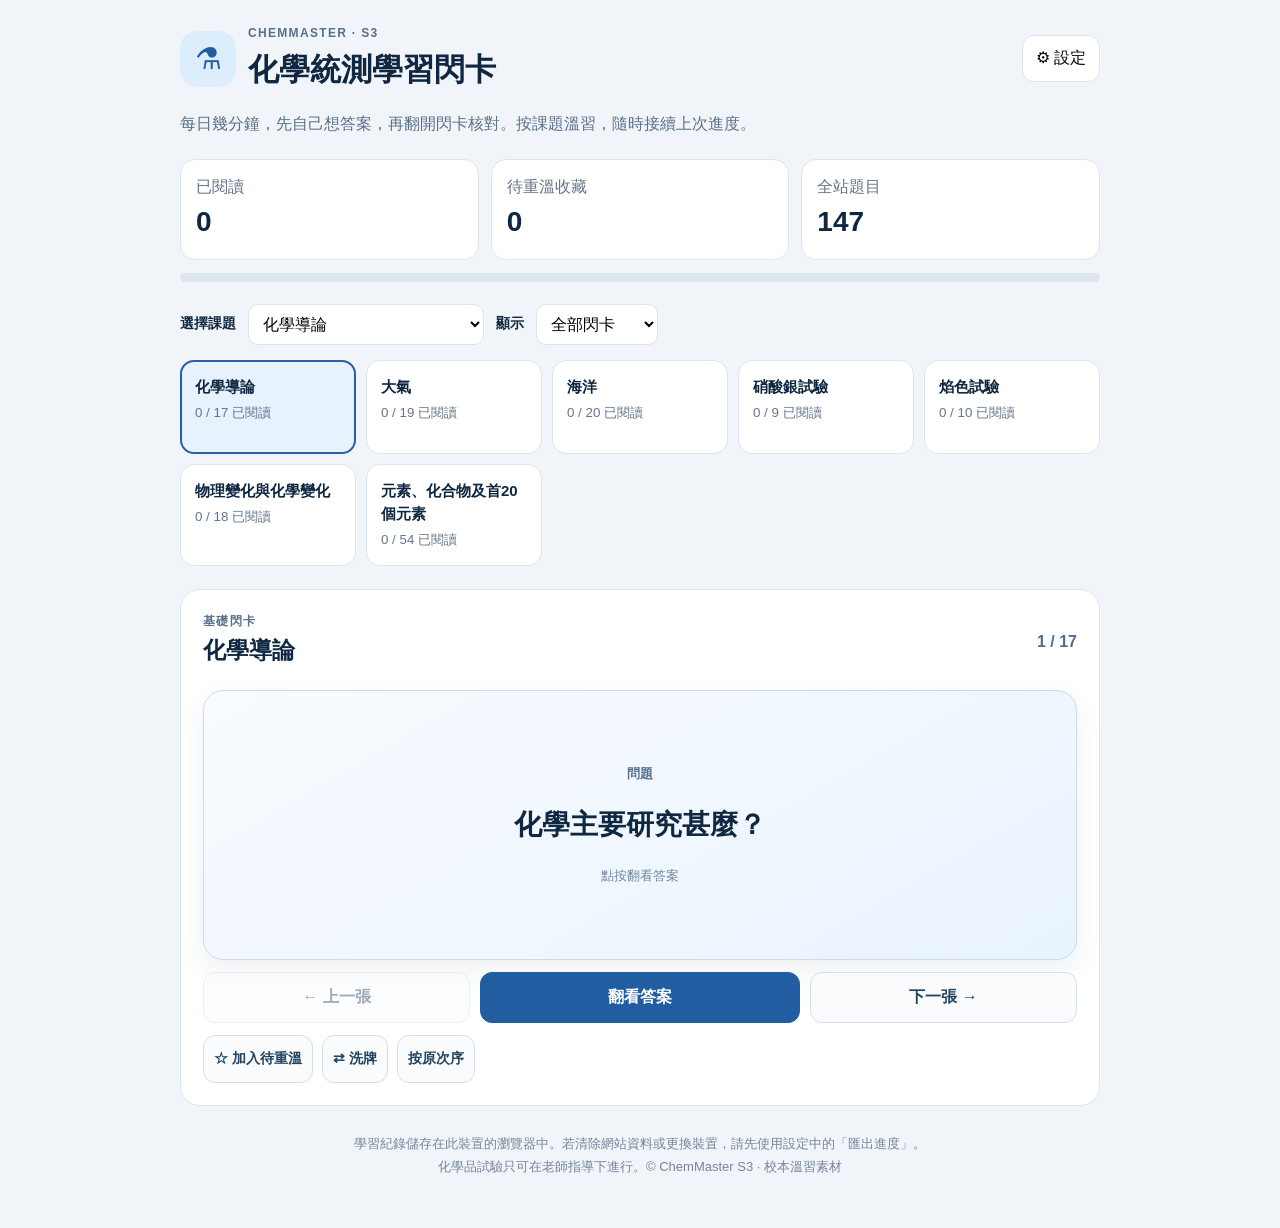
==== index.html @ 1eff4182 "更新中三級化學閃卡及校本統測題庫" ====
<!doctype html><html lang="zh-Hant"><head><meta charset="utf-8"><meta name="viewport" content="width=device-width,initial-scale=1,viewport-fit=cover"><meta name="theme-color" content="#0f2740"><meta name="description" content="中三級化學統測基礎學習閃卡，支援課題分類、進度保存及離線溫習。"><title>ChemMaster｜中三級化學閃卡</title><style>:root{color-scheme:light;--navy:#0f2740;--blue:#235da1;--line:#dce5ed;--muted:#64758a;--bg:#f1f5fa}*{box-sizing:border-box}body{margin:0;color:var(--navy);background:var(--bg);font-family:-apple-system,BlinkMacSystemFont,"Noto Sans TC","PingFang TC","Microsoft JhengHei",sans-serif;line-height:1.55}button,select{font:inherit}button{cursor:pointer}button:focus-visible,select:focus-visible,.fileButton:focus-visible{outline:3px solid #42a5f5;outline-offset:3px}.shell{max-width:960px;margin:auto;padding:24px 20px 50px}.top,.brand,.toolbar,.studyHead,.dialogTitle{display:flex;align-items:center;justify-content:space-between;gap:12px}.brand{justify-content:flex-start}.logo{display:grid;place-items:center;background:#dceefb;width:56px;height:56px;border-radius:17px;color:var(--blue);font-size:30px}.overline{font-size:12px;font-weight:800;letter-spacing:.11em;color:#57708d}.top h1{margin:3px 0 0;font-size:clamp(22px,4vw,31px)}.intro{color:#597088;margin:18px 0 23px}.ghost{background:white;border:1px solid var(--line);border-radius:12px;padding:10px 13px;white-space:nowrap}.summary{display:grid;grid-template-columns:repeat(3,1fr);gap:12px}.summary>div{background:white;border:1px solid var(--line);padding:15px;border-radius:15px;display:flex;flex-direction:column}.summary strong{font-size:28px}.muted{color:var(--muted)}.progressbar{margin:13px 0 22px;height:9px;border-radius:20px;background:#dce6ef;overflow:hidden}.progressbar span{display:block;background:#198f82;height:100%;width:0;transition:width .2s}.toolbar{justify-content:flex-start;flex-wrap:wrap;margin-bottom:15px}.toolbar label{font-weight:700;font-size:14px}.toolbar select{background:white;border:1px solid var(--line);border-radius:10px;padding:10px;max-width:100%}.topics{display:grid;grid-template-columns:repeat(auto-fit,minmax(175px,1fr));gap:10px;margin-bottom:23px}.topicBtn{text-align:left;background:white;border:1px solid var(--line);border-radius:14px;padding:14px;display:flex;flex-direction:column;gap:5px;min-height:94px;color:var(--navy)}.topicBtn b{font-size:15px}.topicBtn small{color:var(--muted)}.topicBtn.active{border:2px solid #2760a5;padding:13px;background:#e8f2ff}.study{background:white;border:1px solid var(--line);border-radius:20px;padding:22px}.study h2{font-size:23px;margin:3px 0}.counter{color:#516e8d;font-weight:800;white-space:nowrap}.flashcard{width:100%;min-height:270px;background:linear-gradient(150deg,#f8fbff,#e9f3fd);border:1px solid #c9dceb;border-radius:20px;margin:18px 0 12px;padding:25px;display:flex;align-items:center;justify-content:center;flex-direction:column;gap:18px;color:var(--navy);box-shadow:0 10px 26px #13334d13}.flashcard.answer{background:linear-gradient(150deg,#f5fffa,#def7ea);border-color:#addbc4}.cardTop{font-weight:800;color:#55718d;font-size:13px}.cardText{font-size:clamp(21px,3.2vw,28px);line-height:1.65;white-space:pre-wrap;overflow-wrap:anywhere;font-weight:750;max-width:660px}.cardHint{font-size:13px;color:#73869b}.actions{display:grid;grid-template-columns:1fr 1.2fr 1fr;gap:10px}.actions button,.secondaryActions button,.dialogButtons button,.fileButton{border:1px solid #d4dfeb;border-radius:12px;background:#f9fbfd;color:#234460;padding:12px 10px;font-weight:750}.actions button.primary{background:var(--blue);border-color:var(--blue);color:white}.actions button:disabled,.secondaryActions button:disabled{opacity:.45;cursor:not-allowed}.secondaryActions{display:flex;flex-wrap:wrap;gap:9px;margin-top:12px}.secondaryActions button{font-size:14px}.secondaryActions button.selected{background:#fff5dc;border-color:#dba842;color:#78551b}.notice{background:#fff8eb;padding:12px;border-radius:10px;color:#86601c}footer{color:#75859a;font-size:13px;text-align:center;margin-top:26px;line-height:1.8}dialog{max-width:460px;width:calc(100% - 32px);border:0;border-radius:19px;padding:0;box-shadow:0 25px 80px #0e294852}dialog::backdrop{background:#0c233a8c}.dialogContent{padding:23px}.dialogTitle h2{margin:0}.close{border:0;background:transparent;font-size:20px}.dialogButtons{display:grid;gap:10px;margin-top:20px}.fileButton{text-align:center;cursor:pointer}.dialogButtons .danger{color:#ab3131;background:#fff4f2;border-color:#f2c4bb}.small{font-size:12px}@media(max-width:550px){.shell{padding:16px 12px 35px}.logo{width:45px;height:45px}.summary>div{padding:12px}.summary strong{font-size:23px}.summary .muted{font-size:12px}.topics{grid-template-columns:repeat(2,minmax(0,1fr))}.study{padding:15px}.flashcard{min-height:290px;padding:17px}.actions{gap:7px}.actions button{font-size:13px;padding:12px 4px}.secondaryActions button{flex:1}.toolbar select{flex:1;min-width:105px}.toolbar label{width:100%}}@media(prefers-reduced-motion:reduce){*{transition:none!important}}
</style></head><body><div class="shell"><header class="top"><div class="brand"><span class="logo" aria-hidden="true">⚗</span><div><div class="overline">CHEMMASTER · S3</div><h1>化學統測學習閃卡</h1></div></div><button class="ghost" id="settingsButton" type="button" aria-label="開啟設定">⚙ 設定</button></header><p class="intro">每日幾分鐘，先自己想答案，再翻開閃卡核對。按課題溫習，隨時接續上次進度。</p><div class="summary"><div><span class="muted">已閱讀</span><strong id="seenCount">0</strong></div><div><span class="muted">待重溫收藏</span><strong id="savedCount">0</strong></div><div><span class="muted">全站題目</span><strong id="totalCount">0</strong></div></div><div class="progressbar" aria-label="總閱讀進度"><span id="totalBar"></span></div><div class="toolbar"><label for="topicSelect">選擇課題</label><select id="topicSelect"></select><label for="modeSelect">顯示</label><select id="modeSelect"><option value="all">全部閃卡</option><option value="saved">只看待重溫</option><option value="unseen">只看未讀</option></select></div><section class="topics" id="topics" aria-label="課題分類"></section><section class="study" aria-label="溫習卡片"><div class="studyHead"><div><div class="overline" id="sectionLabel">請選擇課題</div><h2 id="topicTitle">準備開始</h2></div><div class="counter" id="counter">0 / 0</div></div><button class="flashcard" id="flashcard" type="button" aria-live="polite"><span class="cardTop" id="faceLabel">問題</span><span class="cardText" id="cardText">載入中……</span><span class="cardHint" id="cardHint">點按翻開答案</span></button><div class="actions"><button id="prevButton" type="button">← 上一張</button><button id="flipButton" type="button" class="primary">翻看答案</button><button id="nextButton" type="button">下一張 →</button></div><div class="secondaryActions"><button id="saveButton" type="button" aria-pressed="false">☆ 加入待重溫</button><button id="shuffleButton" type="button">⇄ 洗牌</button><button id="resetOrderButton" type="button">按原次序</button></div><p id="emptyNotice" class="notice" hidden>目前沒有符合條件的卡片，請選擇「全部閃卡」或其他課題。</p></section><footer>學習紀錄儲存在此裝置的瀏覽器中。若清除網站資料或更換裝置，請先使用設定中的「匯出進度」。<br>化學品試驗只可在老師指導下進行。© ChemMaster S3 · 校本溫習素材</footer></div><dialog id="settingsDialog"><form method="dialog" class="dialogContent"><div class="dialogTitle"><h2>進度及設定</h2><button type="submit" class="close">✕</button></div><p>「已閱讀」會在你首次翻開答案時自動記錄。「待重溫」可自行收藏或取消；不設測驗評分。</p><div class="dialogButtons"><button id="exportButton" type="button">⬇ 匯出進度 JSON</button><label class="fileButton" for="importInput">⬆ 匯入進度 JSON</label><input id="importInput" type="file" accept=".json,application/json" hidden><button id="clearButton" type="button" class="danger">清除全部學習進度</button></div><p class="muted small">進度只記錄卡片 ID、閱讀狀態、收藏及瀏覽位置，不收集姓名或帳號。</p></form></dialog><script>
/* Generated offline question bundle */
window.CHEM_CARDS=[{"topic":"化學導論","q":"化學主要研究甚麼？","a":"物質的成分、結構、性質，以及物質之間的反應。","id":"s3-01-001","section":"基礎溫習"},{"topic":"化學導論","q":"做實驗前應佩戴甚麼保護裝備？","a":"按實驗風險佩戴安全眼鏡、實驗袍及合適的防護用品。","id":"s3-01-002","section":"基礎溫習"},{"topic":"化學導論","q":"可否直接嗅聞或品嚐化學品？","a":"不可。不可品嚐化學品，也不應直接嗅聞。","id":"s3-01-003","section":"基礎溫習"},{"topic":"化學導論","q":"化學品濺進眼睛，應怎樣做？","a":"立即用大量清水沖洗眼睛，並立刻通知老師。","id":"s3-01-004","section":"基礎溫習"},{"topic":"化學導論","q":"試管加熱時，管口應朝向哪裏？","a":"朝向沒有人的方向，不可朝向自己或別人。","id":"s3-01-005","section":"基礎溫習"},{"topic":"化學導論","q":"「易燃」標示代表甚麼？","a":"物質容易着火，應遠離火焰、火花及熱源。","id":"s3-01-006","section":"基礎溫習"},{"topic":"化學導論","q":"「助燃」標示代表甚麼？","a":"物質可促進其他物質燃燒；助燃不等於本身易燃。","id":"s3-01-007","section":"基礎溫習"},{"topic":"化學導論","q":"「腐蝕性」標示代表甚麼？","a":"物質可能嚴重損傷皮膚、眼睛或腐蝕材料。","id":"s3-01-008","section":"基礎溫習"},{"topic":"化學導論","q":"打破玻璃儀器應怎樣處理？","a":"立即通知老師；不要徒手撿拾碎玻璃。","id":"s3-01-010","section":"基礎溫習"},{"topic":"化學導論","q":"化學實驗室內可以飲食嗎？","a":"不可。化學品可能污染食物或飲品。","id":"s3-01-011","section":"基礎溫習"},{"topic":"化學導論","q":"長頭髮做實驗前應怎樣處理？","a":"應將長頭髮束好，避免接觸火焰或化學品。","id":"s3-01-012","section":"基礎溫習"},{"topic":"化學導論","q":"為何使用本生燈前要檢查附近物品？","a":"避免紙張或其他易燃物品着火。","id":"s3-01-013","section":"基礎溫習"},{"topic":"化學導論","q":"皮膚沾上化學品應怎樣做？","a":"立即通知老師，按指示用大量清水沖洗。","id":"s3-01-014","section":"基礎溫習"},{"topic":"化學導論","q":"實驗後離開實驗室前應做甚麼？","a":"清潔工作位置、妥善處理器材並洗手。","id":"s3-01-015","section":"基礎溫習"},{"topic":"化學導論","q":"為何不可擅自混合化學品？","a":"混合後可能產生危險反應或有害氣體。","id":"s3-01-016","section":"基礎溫習"},{"topic":"化學導論","q":"骷髏頭及交叉骨標示表示甚麼？","a":"急性毒性：接觸、吸入或吞食可能引起嚴重中毒。","id":"s3-01-017","section":"基礎溫習"},{"topic":"化學導論","q":"爆炸炸彈圖案代表甚麼？","a":"物質有爆炸危險，必須避免碰撞、火焰或不適當加熱。","id":"s3-01-019","section":"基礎溫習"},{"topic":"大氣","q":"乾燥空氣的主要成分是甚麼？","a":"氮氣約佔 78%，氧氣約佔 21%；其餘包括少量氬氣和二氧化碳。","id":"s3-02-001","section":"基礎溫習"},{"topic":"大氣","q":"空氣是純物質還是混合物？","a":"混合物，因為空氣含有多種氣體。","id":"s3-02-002","section":"基礎溫習"},{"topic":"大氣","q":"空氣中的水蒸氣含量是否固定？","a":"不是。水蒸氣含量會隨天氣、溫度和濕度改變。","id":"s3-02-003","section":"基礎溫習"},{"topic":"大氣","q":"氧有哪些用途？","a":"醫療供氧、協助燃燒，以及工業焊接或切割。","id":"s3-02-004","section":"基礎溫習"},{"topic":"大氣","q":"氮有哪些用途？","a":"製造氨和肥料、作惰性保護氣體，以及液氮冷凍。","id":"s3-02-005","section":"基礎溫習"},{"topic":"大氣","q":"氬有哪些用途？","a":"用於燈泡及焊接的保護氣體，因為它不易與其他物質反應。","id":"s3-02-006","section":"基礎溫習"},{"topic":"大氣","q":"二氧化碳有哪些用途？","a":"用於汽水、滅火器及乾冰冷卻等。","id":"s3-02-007","section":"基礎溫習"},{"topic":"大氣","q":"如何把空氣轉化成液態空氣？","a":"先除去水蒸氣及二氧化碳，再經壓縮和冷卻，使空氣液化。","id":"s3-02-008","section":"基礎溫習"},{"topic":"大氣","q":"分餾液態空氣利用甚麼性質的差異？","a":"各氣體的沸點不同。","id":"s3-02-009","section":"基礎溫習"},{"topic":"大氣","q":"液態空氣分餾時，氮和氧哪一種先餾出？","a":"氮較先餾出，因為氮的沸點比氧低。","id":"s3-02-010","section":"基礎溫習"},{"topic":"大氣","q":"分餾是物理還是化學變化？","a":"物理變化，沒有生成新物質。","id":"s3-02-011","section":"基礎溫習"},{"topic":"大氣","q":"空氣中哪一種氣體含量最多？","a":"氮氣，約佔乾燥空氣體積的78%。","id":"s3-02-012","section":"基礎溫習"},{"topic":"大氣","q":"空氣中的氧氣約佔多少體積？","a":"約21%。","id":"s3-02-013","section":"基礎溫習"},{"topic":"大氣","q":"氬氣約佔乾燥空氣體積多少？","a":"約0.93%。","id":"s3-02-014","section":"基礎溫習"},{"topic":"大氣","q":"氧氣本身是否可燃？","a":"氧氣本身不是燃料，但能支持燃燒。","id":"s3-02-015","section":"基礎溫習"},{"topic":"大氣","q":"為甚麼薯片包裝袋常充入氮？","a":"氮氣不活潑，可減少食物與氧接觸而變質。","id":"s3-02-016","section":"基礎溫習"},{"topic":"大氣","q":"為甚麼分餾液態空氣前要除去塵埃？","a":"避免雜質進入及阻塞設備。","id":"s3-02-017","section":"基礎溫習"},{"topic":"大氣","q":"為甚麼液化前要去除水蒸氣和二氧化碳？","a":"它們冷卻時會凝固，可能堵塞設備。","id":"s3-02-018","section":"基礎溫習"},{"topic":"大氣","q":"分餾液態空氣主要經哪三個階段？","a":"淨化 → 液化 → 分餾。","id":"s3-02-019","section":"基礎溫習"},{"topic":"海洋","q":"五種常見分離方法是甚麼？","a":"傾析法、過濾法、蒸發法、結晶法、蒸餾法。","id":"s3-03-001","section":"基礎溫習"},{"topic":"海洋","q":"如何把已沉底的砂粒與海水分離？","a":"可用傾析法：小心倒出上層液體，留下沉底砂粒。","id":"s3-03-002","section":"基礎溫習"},{"topic":"海洋","q":"如何從含泥海水中除去不溶的泥粒？","a":"過濾法；泥粒留在濾紙上，濾液通過。","id":"s3-03-003","section":"基礎溫習"},{"topic":"海洋","q":"過濾能否除去海水中的溶解鹽？","a":"不能。溶解了的鹽會隨水通過一般濾紙。","id":"s3-03-004","section":"基礎溫習"},{"topic":"海洋","q":"若只想從鹽水得到食鹽，可用甚麼方法？","a":"蒸發水分，或讓濃縮溶液結晶，可取得鹽；海水中可能有其他鹽類。","id":"s3-03-005","section":"基礎溫習"},{"topic":"海洋","q":"蒸發法和結晶法有甚麼分別？","a":"蒸發法藉移除溶劑回收溶質；結晶法讓溶質形成晶體，常利用熱飽和溶液冷卻。","id":"s3-03-006","section":"基礎溫習"},{"topic":"海洋","q":"若想從海水得到純水，應用甚麼方法？","a":"簡單蒸餾法：令水汽化，再把水蒸氣冷凝並收集。","id":"s3-03-007","section":"基礎溫習"},{"topic":"海洋","q":"蒸餾海水時，食鹽主要留在哪裏？","a":"留在蒸餾燒瓶中，而非進入蒸餾液。","id":"s3-03-008","section":"基礎溫習"},{"topic":"海洋","q":"冷凝器的用途是甚麼？","a":"把水蒸氣冷卻成液態水，以便收集。","id":"s3-03-009","section":"基礎溫習"},{"topic":"海洋","q":"冷凝器的冷卻水應從哪一端進入？","a":"從較低的接口進入，較高的接口流出，讓水套充分充滿冷卻水。","id":"s3-03-010","section":"基礎溫習"},{"topic":"海洋","q":"温度計的球管在蒸餾裝置中應放在哪裏？","a":"在蒸餾頭的支管入口附近，以測量進入冷凝器的蒸氣溫度。","id":"s3-03-011","section":"基礎溫習"},{"topic":"海洋","q":"為何在蒸餾前放入防漰沸小粒？","a":"令液體平穩沸騰，減少突然漰沸的風險。","id":"s3-03-012","section":"基礎溫習"},{"topic":"海洋","q":"蒸餾時可否把燒瓶加熱至完全乾涸？","a":"不可。應在蒸乾前停止加熱，避免過熱和危險。","id":"s3-03-013","section":"基礎溫習"},{"topic":"海洋","q":"甚麼是傾析法？","a":"讓固體沉降後，小心倒出上層液體。","id":"s3-03-014","section":"基礎溫習"},{"topic":"海洋","q":"甚麼是過濾法？","a":"以濾紙等過濾介質截留不溶性固體。","id":"s3-03-015","section":"基礎溫習"},{"topic":"海洋","q":"甚麼是蒸發法？","a":"使溶劑汽化，留下溶解的固體。","id":"s3-03-016","section":"基礎溫習"},{"topic":"海洋","q":"甚麼是結晶法？","a":"讓已溶解的固體形成晶體，通常可得到較純的固體。","id":"s3-03-017","section":"基礎溫習"},{"topic":"海洋","q":"甚麼是蒸餾法？","a":"先使液體沸騰汽化，再冷卻凝結並收集液體。","id":"s3-03-018","section":"基礎溫習"},{"topic":"海洋","q":"蒸餾海水所得的餾液主要是甚麼？","a":"水。","id":"s3-03-025","section":"基礎溫習"},{"topic":"海洋","q":"蒸餾燒瓶為何不能完全裝滿？","a":"要留有空間讓液體沸騰，減低液體濺入冷凝器的風險。","id":"s3-03-028","section":"基礎溫習"},{"topic":"硝酸銀試驗","q":"硝酸銀試驗主要檢測甚麼？","a":"氯離子／氯化物（Cl⁻）。","id":"s3-04-001","section":"基礎溫習"},{"topic":"硝酸銀試驗","q":"進行硝酸銀試驗的正確次序？","a":"把鹽樣本溶於去離子水 → 加入過量稀硝酸 → 加入硝酸銀溶液。","id":"s3-04-002","section":"基礎溫習"},{"topic":"硝酸銀試驗","q":"氯化物的陽性結果是甚麼？","a":"出現白色氯化銀沉澱（AgCl）。","id":"s3-04-003","section":"基礎溫習"},{"topic":"硝酸銀試驗","q":"為甚麼先加入稀硝酸？","a":"減少其他離子（如碳酸根）產生沉澱的干擾。","id":"s3-04-005","section":"基礎溫習"},{"topic":"硝酸銀試驗","q":"酸化時為何不使用稀氫氯酸？","a":"氫氯酸會額外加入Cl⁻，可能產生假陽性白色沉澱。","id":"s3-04-006","section":"基礎溫習"},{"topic":"硝酸銀試驗","q":"出現白色沉澱是否就可斷定樣本含氯化鈉？","a":"不可以。此試驗指出可能含氯化物，不能單獨證明陽離子是Na⁺。","id":"s3-04-007","section":"基礎溫習"},{"topic":"硝酸銀試驗","q":"試驗中一般用甚麼酸酸化？","a":"稀硝酸。","id":"s3-04-012","section":"基礎溫習"},{"topic":"硝酸銀試驗","q":"海水可用硝酸銀試驗檢測甚麼？","a":"氯化物（含氯離子）。","id":"s3-04-015","section":"基礎溫習"},{"topic":"硝酸銀試驗","q":"看到沉澱應描述哪兩項？","a":"有沒有沉澱，以及沉澱的顏色。","id":"s3-04-017","section":"基礎溫習"},{"topic":"焰色試驗","q":"焰色試驗用來辨識甚麼？","a":"部分金屬元素／金屬離子，根據其特徵焰色作初步判斷。","id":"s3-05-001","section":"基礎溫習"},{"topic":"焰色試驗","q":"鈉（Na⁺）的焰色是甚麼？","a":"金黃色。","id":"s3-05-002","section":"基礎溫習"},{"topic":"焰色試驗","q":"鉀（K⁺）的焰色是甚麼？","a":"淡紫色。","id":"s3-05-003","section":"基礎溫習"},{"topic":"焰色試驗","q":"鈣（Ca²⁺）的焰色是甚麼？","a":"磚紅色。","id":"s3-05-004","section":"基礎溫習"},{"topic":"焰色試驗","q":"銅（Cu²⁺）化合物常見的焰色是甚麼？","a":"藍綠色。","id":"s3-05-005","section":"基礎溫習"},{"topic":"焰色試驗","q":"進行焰色試驗時應使用哪一種本生燈火焰？","a":"無光焰，避免黃色發光焰影響觀察。","id":"s3-05-006","section":"基礎溫習"},{"topic":"焰色試驗","q":"為甚麼試驗前要清潔鎳鉻線？","a":"除去殘留雜質，避免其他金屬污染焰色結果。","id":"s3-05-007","section":"基礎溫習"},{"topic":"焰色試驗","q":"樣本呈金黃色火焰，可推斷甚麼？","a":"樣本可能含鈉；單靠焰色不能判斷是哪一種鈉化合物。","id":"s3-05-008","section":"基礎溫習"},{"topic":"焰色試驗","q":"如何配合兩種試驗支持樣本是氯化鈉？","a":"焰色金黃色支持含鈉；硝酸銀試驗出現白色沉澱支持含氯化物。","id":"s3-05-009","section":"基礎溫習"},{"topic":"焰色試驗","q":"焰色試驗能否單靠顏色辨認所有金屬？","a":"不能，並非所有金屬離子都有清楚或獨特的焰色。","id":"s3-05-018","section":"基礎溫習"},{"topic":"物理變化與化學變化","q":"甚麼是物理變化？","a":"沒有生成新物質的變化，例如冰熔化。","id":"s3-06-001","section":"基礎溫習"},{"topic":"物理變化與化學變化","q":"甚麼是化學變化？","a":"生成一種或多種新物質的變化，例如鐵生鏽。","id":"s3-06-002","section":"基礎溫習"},{"topic":"物理變化與化學變化","q":"冰熔化屬於甚麼變化？","a":"物理變化，仍然是H₂O。","id":"s3-06-003","section":"基礎溫習"},{"topic":"物理變化與化學變化","q":"食鹽溶於水通常屬於甚麼變化？","a":"物理變化，沒有產生新物質；可蒸發水分回收食鹽。","id":"s3-06-004","section":"基礎溫習"},{"topic":"物理變化與化學變化","q":"蠟燭熔化與蠟燭燃燒分別是甚麼變化？","a":"熔化是物理變化；燃燒是化學變化。","id":"s3-06-005","section":"基礎溫習"},{"topic":"物理變化與化學變化","q":"鐵生鏽屬於甚麼變化？","a":"化學變化，生成鐵鏽等新物質。","id":"s3-06-006","section":"基礎溫習"},{"topic":"物理變化與化學變化","q":"出現氣泡一定代表化學變化嗎？","a":"不一定；沸騰也會出現氣泡。要判斷有否新物質生成。","id":"s3-06-007","section":"基礎溫習"},{"topic":"物理變化與化學變化","q":"顏色改變一定代表化學變化嗎？","a":"不一定；需要證據判斷是否生成新物質。","id":"s3-06-008","section":"基礎溫習"},{"topic":"物理變化與化學變化","q":"化學變化常見跡象有哪些？","a":"可能有顏色改變、放出氣體、形成沉澱、溫度或光的變化，但不能只憑一項斷定。","id":"s3-06-009","section":"基礎溫習"},{"topic":"物理變化與化學變化","q":"水變成水蒸氣屬於甚麼變化？","a":"物理變化，水仍是水。","id":"s3-06-011","section":"基礎溫習"},{"topic":"物理變化與化學變化","q":"紙張剪碎屬於甚麼變化？","a":"物理變化，沒有新物質生成。","id":"s3-06-016","section":"基礎溫習"},{"topic":"物理變化與化學變化","q":"紙張燃燒屬於甚麼變化？","a":"化學變化，形成灰燼及氣體等新物質。","id":"s3-06-017","section":"基礎溫習"},{"topic":"物理變化與化學變化","q":"化學變化是否一定產生氣體？","a":"不是。生成氣體是可能的現象，但不是必然。","id":"s3-06-018","section":"基礎溫習"},{"topic":"物理變化與化學變化","q":"加熱物質是否一定引起化學變化？","a":"不是；熔化和沸騰都是物理變化。","id":"s3-06-020","section":"基礎溫習"},{"topic":"元素、化合物及首20個元素","q":"原子序 1 的元素是甚麼？寫出名稱及符號。","a":"氫（H）","id":"s3-07-001","section":"基礎溫習"},{"topic":"元素、化合物及首20個元素","q":"原子序 2 的元素是甚麼？寫出名稱及符號。","a":"氦（He）","id":"s3-07-002","section":"基礎溫習"},{"topic":"元素、化合物及首20個元素","q":"原子序 3 的元素是甚麼？寫出名稱及符號。","a":"鋰（Li）","id":"s3-07-003","section":"基礎溫習"},{"topic":"元素、化合物及首20個元素","q":"原子序 4 的元素是甚麼？寫出名稱及符號。","a":"鈹（Be）","id":"s3-07-004","section":"基礎溫習"},{"topic":"元素、化合物及首20個元素","q":"原子序 5 的元素是甚麼？寫出名稱及符號。","a":"硼（B）","id":"s3-07-005","section":"基礎溫習"},{"topic":"元素、化合物及首20個元素","q":"原子序 6 的元素是甚麼？寫出名稱及符號。","a":"碳（C）","id":"s3-07-006","section":"基礎溫習"},{"topic":"元素、化合物及首20個元素","q":"原子序 7 的元素是甚麼？寫出名稱及符號。","a":"氮（N）","id":"s3-07-007","section":"基礎溫習"},{"topic":"元素、化合物及首20個元素","q":"原子序 8 的元素是甚麼？寫出名稱及符號。","a":"氧（O）","id":"s3-07-008","section":"基礎溫習"},{"topic":"元素、化合物及首20個元素","q":"原子序 9 的元素是甚麼？寫出名稱及符號。","a":"氟（F）","id":"s3-07-009","section":"基礎溫習"},{"topic":"元素、化合物及首20個元素","q":"原子序 10 的元素是甚麼？寫出名稱及符號。","a":"氖（Ne）","id":"s3-07-010","section":"基礎溫習"},{"topic":"元素、化合物及首20個元素","q":"原子序 11 的元素是甚麼？寫出名稱及符號。","a":"鈉（Na）","id":"s3-07-011","section":"基礎溫習"},{"topic":"元素、化合物及首20個元素","q":"原子序 12 的元素是甚麼？寫出名稱及符號。","a":"鎂（Mg）","id":"s3-07-012","section":"基礎溫習"},{"topic":"元素、化合物及首20個元素","q":"原子序 13 的元素是甚麼？寫出名稱及符號。","a":"鋁（Al）","id":"s3-07-013","section":"基礎溫習"},{"topic":"元素、化合物及首20個元素","q":"原子序 14 的元素是甚麼？寫出名稱及符號。","a":"硅（Si）","id":"s3-07-014","section":"基礎溫習"},{"topic":"元素、化合物及首20個元素","q":"原子序 15 的元素是甚麼？寫出名稱及符號。","a":"磷（P）","id":"s3-07-015","section":"基礎溫習"},{"topic":"元素、化合物及首20個元素","q":"原子序 16 的元素是甚麼？寫出名稱及符號。","a":"硫（S）","id":"s3-07-016","section":"基礎溫習"},{"topic":"元素、化合物及首20個元素","q":"原子序 17 的元素是甚麼？寫出名稱及符號。","a":"氯（Cl）","id":"s3-07-017","section":"基礎溫習"},{"topic":"元素、化合物及首20個元素","q":"原子序 18 的元素是甚麼？寫出名稱及符號。","a":"氬（Ar）","id":"s3-07-018","section":"基礎溫習"},{"topic":"元素、化合物及首20個元素","q":"原子序 19 的元素是甚麼？寫出名稱及符號。","a":"鉀（K）","id":"s3-07-019","section":"基礎溫習"},{"topic":"元素、化合物及首20個元素","q":"原子序 20 的元素是甚麼？寫出名稱及符號。","a":"鈣（Ca）","id":"s3-07-020","section":"基礎溫習"},{"topic":"元素、化合物及首20個元素","q":"元素符號的大小寫規則是甚麼？","a":"第一個字母大寫；若有第二個字母，第二個字母小寫，例如氯是 Cl。","id":"s3-07-021","section":"基礎溫習"},{"topic":"元素、化合物及首20個元素","q":"Na、K、Ca、Cl分別是甚麼元素？","a":"鈉、鉀、鈣、氯。","id":"s3-07-022","section":"基礎溫習"},{"topic":"元素、化合物及首20個元素","q":"元素「氫」的化學符號是甚麼？","a":"H","id":"s3-07-025","section":"基礎溫習"},{"topic":"元素、化合物及首20個元素","q":"元素「氦」的化學符號是甚麼？","a":"He","id":"s3-07-027","section":"基礎溫習"},{"topic":"元素、化合物及首20個元素","q":"元素「鋰」的化學符號是甚麼？","a":"Li","id":"s3-07-029","section":"基礎溫習"},{"topic":"元素、化合物及首20個元素","q":"元素「鈹」的化學符號是甚麼？","a":"Be","id":"s3-07-031","section":"基礎溫習"},{"topic":"元素、化合物及首20個元素","q":"元素「硼」的化學符號是甚麼？","a":"B","id":"s3-07-033","section":"基礎溫習"},{"topic":"元素、化合物及首20個元素","q":"元素「碳」的化學符號是甚麼？","a":"C","id":"s3-07-035","section":"基礎溫習"},{"topic":"元素、化合物及首20個元素","q":"元素「氮」的化學符號是甚麼？","a":"N","id":"s3-07-037","section":"基礎溫習"},{"topic":"元素、化合物及首20個元素","q":"元素「氧」的化學符號是甚麼？","a":"O","id":"s3-07-039","section":"基礎溫習"},{"topic":"元素、化合物及首20個元素","q":"元素「氟」的化學符號是甚麼？","a":"F","id":"s3-07-041","section":"基礎溫習"},{"topic":"元素、化合物及首20個元素","q":"元素「氖」的化學符號是甚麼？","a":"Ne","id":"s3-07-043","section":"基礎溫習"},{"topic":"元素、化合物及首20個元素","q":"元素「鈉」的化學符號是甚麼？","a":"Na","id":"s3-07-045","section":"基礎溫習"},{"topic":"元素、化合物及首20個元素","q":"元素「鎂」的化學符號是甚麼？","a":"Mg","id":"s3-07-047","section":"基礎溫習"},{"topic":"元素、化合物及首20個元素","q":"元素「鋁」的化學符號是甚麼？","a":"Al","id":"s3-07-049","section":"基礎溫習"},{"topic":"元素、化合物及首20個元素","q":"元素「硅」的化學符號是甚麼？","a":"Si","id":"s3-07-051","section":"基礎溫習"},{"topic":"元素、化合物及首20個元素","q":"元素「磷」的化學符號是甚麼？","a":"P","id":"s3-07-053","section":"基礎溫習"},{"topic":"元素、化合物及首20個元素","q":"元素「硫」的化學符號是甚麼？","a":"S","id":"s3-07-055","section":"基礎溫習"},{"topic":"元素、化合物及首20個元素","q":"元素「氯」的化學符號是甚麼？","a":"Cl","id":"s3-07-057","section":"基礎溫習"},{"topic":"元素、化合物及首20個元素","q":"元素「氬」的化學符號是甚麼？","a":"Ar","id":"s3-07-059","section":"基礎溫習"},{"topic":"元素、化合物及首20個元素","q":"元素「鉀」的化學符號是甚麼？","a":"K","id":"s3-07-061","section":"基礎溫習"},{"topic":"元素、化合物及首20個元素","q":"元素「鈣」的化學符號是甚麼？","a":"Ca","id":"s3-07-063","section":"基礎溫習"},{"id":"s3-v2-03-001","topic":"元素、化合物及首20個元素","q":"元素是甚麼？","a":"只由同一種原子組成的純物質。","section":"基礎溫習"},{"id":"s3-v2-03-002","topic":"元素、化合物及首20個元素","q":"化合物是甚麼？","a":"由兩種或以上元素以化學方式結合而成的純物質。","section":"基礎溫習"},{"id":"s3-v2-03-003","topic":"元素、化合物及首20個元素","q":"混合物是甚麼？","a":"由兩種或以上物質混合而成，各成分沒有以化學方式結合。","section":"基礎溫習"},{"id":"s3-v2-03-004","topic":"元素、化合物及首20個元素","q":"海水是元素、化合物還是混合物？","a":"混合物，因為海水含水及多種已溶解物質。","section":"基礎溫習"},{"id":"s3-v2-03-005","topic":"元素、化合物及首20個元素","q":"鐵是元素、化合物還是混合物？","a":"元素。","section":"基礎溫習"},{"id":"s3-v2-03-006","topic":"元素、化合物及首20個元素","q":"蒸餾水是元素、化合物還是混合物？","a":"化合物；水由氫和氧組成。","section":"基礎溫習"},{"id":"s3-v2-03-007","topic":"元素、化合物及首20個元素","q":"化合物的性質與組成它的元素相同嗎？","a":"一般不同；例如硫化鐵(II)的性質與鐵、硫不同。","section":"基礎溫習"},{"id":"s3-v2-03-008","topic":"元素、化合物及首20個元素","q":"加熱鐵和硫的混合物會生成甚麼？","a":"硫化鐵(II)。","section":"基礎溫習"},{"id":"s3-v2-03-009","topic":"元素、化合物及首20個元素","q":"鐵與硫反應的文字方程式是甚麼？","a":"鐵 + 硫 → 硫化鐵(II)。","section":"基礎溫習"},{"id":"s3-v2-03-010","topic":"元素、化合物及首20個元素","q":"如何把鐵和硫的混合物中的鐵分離？","a":"可利用磁鐵吸引鐵。","section":"基礎溫習"},{"id":"s3-v2-03-011","topic":"元素、化合物及首20個元素","q":"溶液由甚麼組成？","a":"溶質溶於溶劑，形成溶液。","section":"基礎溫習"},{"id":"s3-v2-03-012","topic":"元素、化合物及首20個元素","q":"在鹽水中，水和食鹽分別是甚麼？","a":"水是溶劑；食鹽是溶質。","section":"基礎溫習"},{"id":"s3-v2-07-001","topic":"物理變化與化學變化","q":"甚麼是物理性質？","a":"無須把物質轉變為新物質便可觀察或量度的性質，例如顏色或沸點。","section":"基礎溫習"},{"id":"s3-v2-07-002","topic":"物理變化與化學變化","q":"甚麼是化學性質？","a":"描述物質能否發生化學變化的性質，例如可燃性。","section":"基礎溫習"},{"id":"s3-v2-07-003","topic":"物理變化與化學變化","q":"水的沸點屬於物理性質還是化學性質？","a":"物理性質。","section":"基礎溫習"},{"id":"s3-v2-07-004","topic":"物理變化與化學變化","q":"物質能燃燒屬於物理性質還是化學性質？","a":"化學性質。","section":"基礎溫習"}];
window.CHEM_TOPICS=[{"id":"1","name":"化學導論","count":17,"icon":"shield"},{"id":"2","name":"大氣","count":19,"icon":"wind"},{"id":"3","name":"海洋","count":20,"icon":"waves"},{"id":"4","name":"硝酸銀試驗","count":9,"icon":"test"},{"id":"5","name":"焰色試驗","count":10,"icon":"flame"},{"id":"6","name":"物理變化與化學變化","count":18,"icon":"change"},{"id":"7","name":"元素、化合物及首20個元素","count":54,"icon":"atom"}];

</script><script>
window.CHEM_V1_MERGED={"s3-02-020":"s3-02-010","s3-02-023":"s3-02-009","s3-03-019":"s3-03-003","s3-03-020":"s3-03-007","s3-03-021":"s3-03-005","s3-03-022":"s3-03-011","s3-03-023":"s3-03-010","s3-03-024":"s3-03-009","s3-03-026":"s3-03-008","s3-03-027":"s3-03-004","s3-04-009":"s3-04-003","s3-04-013":"s3-04-006","s3-04-014":"s3-04-003","s3-05-010":"s3-05-001","s3-05-011":"s3-05-002","s3-05-015":"s3-05-007","s3-05-016":"s3-05-006","s3-05-019":"s3-05-008","s3-06-010":"s3-06-003","s3-06-012":"s3-06-006","s3-06-013":"s3-06-005","s3-06-014":"s3-06-005","s3-06-015":"s3-06-004","s3-06-019":"s3-06-008","s3-06-021":"s3-06-002","s3-07-024":"s3-07-001","s3-07-026":"s3-07-002","s3-07-028":"s3-07-003","s3-07-030":"s3-07-004","s3-07-032":"s3-07-005","s3-07-034":"s3-07-006","s3-07-036":"s3-07-007","s3-07-038":"s3-07-008","s3-07-040":"s3-07-009","s3-07-042":"s3-07-010","s3-07-044":"s3-07-011","s3-07-046":"s3-07-012","s3-07-048":"s3-07-013","s3-07-050":"s3-07-014","s3-07-052":"s3-07-015","s3-07-054":"s3-07-016","s3-07-056":"s3-07-017","s3-07-058":"s3-07-018","s3-07-060":"s3-07-019","s3-07-062":"s3-07-020","s3-05-012":"s3-05-003","s3-05-013":"s3-05-004","s3-05-014":"s3-05-005"};

</script><script>
/* V2 keeps the old key untouched so a previous version remains recoverable. */
window.ChemStorage=(()=>{
 const KEY='chemmaster.s3.v2',OLD='chemmaster.s3.v1';
 const blank=()=>({seen:[],saved:[],positions:{},shuffle:{}});
 const ids=()=>new Set((window.CHEM_CARDS||[]).map(c=>c.id));
 function convert(x,version){
  if(!x||typeof x!=='object'||Array.isArray(x)||!Array.isArray(x.seen)||!Array.isArray(x.saved))throw Error('進度格式不正確');
  const valid=ids(), map=version===1?(window.CHEM_V1_MERGED||{}):{};
  let droppedSeen=new Set(),droppedSaved=new Set(),result=blank();
  for(const id of x.seen){if(typeof id!=='string')throw Error('卡片資料不正確');if(valid.has(id))result.seen.push(id);else droppedSeen.add(id)}
  for(const id of x.saved){if(typeof id!=='string')throw Error('卡片資料不正確');let target=valid.has(id)?id:map[id];if(target&&valid.has(target))result.saved.push(target);else droppedSaved.add(id)}
  result.seen=[...new Set(result.seen)];result.saved=[...new Set(result.saved)];
  // Positions and shuffle order depend on card order; reset them after a V1 migration.
  if(version===2){if(x.positions&&typeof x.positions==='object'&&!Array.isArray(x.positions))for(const [k,v] of Object.entries(x.positions)){if(Number.isSafeInteger(v)&&v>=0)result.positions[k]=v}if(x.shuffle&&typeof x.shuffle==='object'&&!Array.isArray(x.shuffle))for(const [k,v] of Object.entries(x.shuffle)){if(Array.isArray(v))result.shuffle[k]=[...new Set(v.filter(id=>valid.has(id)))]}}
  return {state:result,unmappedSeen:droppedSeen.size,unmappedSaved:droppedSaved.size};
 }
 function load(){try{let raw=localStorage.getItem(KEY);if(raw)return {...convert(JSON.parse(raw),2),migrated:false};raw=localStorage.getItem(OLD);if(raw){let result=convert(JSON.parse(raw),1);localStorage.setItem(KEY,JSON.stringify(result.state));return {...result,migrated:true}}}catch(e){console.warn('無法讀取學習進度',e)}return {state:blank(),migrated:false,unmappedSeen:0,unmappedSaved:0}}
 function save(x){try{localStorage.setItem(KEY,JSON.stringify(convert(x,2).state));return true}catch{return false}}
 function exportData(x){return JSON.stringify({version:2,exportedAt:new Date().toISOString(),...convert(x,2).state},null,2)}
 function importData(x){if(!x||![1,2].includes(x.version))throw Error('進度版本不符');return convert(x,x.version)}
 return {load,save,exportData,importData,clear:()=>{try{localStorage.removeItem(KEY)}catch{}}};
})();

</script><script>
(()=>{'use strict';
const cards=window.CHEM_CARDS||[],topics=window.CHEM_TOPICS||[],byId=new Map(cards.map(c=>[c.id,c]));let loaded=ChemStorage.load(),state=loaded.state,topic=topics[0]?.name||'',mode='all',index=0,flipped=false,ordered=[];
const $=id=>document.getElementById(id),el={topics:$('topics'),select:$('topicSelect'),mode:$('modeSelect'),card:$('flashcard'),face:$('faceLabel'),text:$('cardText'),hint:$('cardHint'),counter:$('counter'),section:$('sectionLabel'),title:$('topicTitle'),prev:$('prevButton'),next:$('nextButton'),flip:$('flipButton'),save:$('saveButton'),empty:$('emptyNotice'),seen:$('seenCount'),saved:$('savedCount'),total:$('totalCount'),bar:$('totalBar')};
function persist(){if(!ChemStorage.save(state))console.warn('Learning progress could not be saved.');}
function candidates(){let a=cards.filter(c=>c.topic===topic);if(mode==='saved')a=a.filter(c=>state.saved.includes(c.id));if(mode==='unseen')a=a.filter(c=>!state.seen.includes(c.id));return a}
function buildList(preserve=true){const old=preserve?ordered[index]:null;let arr=candidates();let order=state.shuffle[topic];if(order?.length){let rank=new Map(order.map((v,i)=>[v,i]));arr.sort((a,b)=>(rank.get(a.id)??1e8)-(rank.get(b.id)??1e8))}ordered=arr.map(c=>c.id);if(old&&ordered.includes(old))index=ordered.indexOf(old);else index=Math.min(state.positions[topic+'|'+mode]||0,Math.max(0,ordered.length-1));flipped=false;render()}
function renderTopics(){el.topics.replaceChildren();el.select.replaceChildren();for(const t of topics){let b=document.createElement('button');b.type='button';b.className='topicBtn'+(t.name===topic?' active':'');b.setAttribute('aria-pressed',String(t.name===topic));let title=document.createElement('b');title.textContent=t.name;let info=document.createElement('small');let seen=cards.filter(c=>c.topic===t.name&&state.seen.includes(c.id)).length;info.textContent=`${seen} / ${t.count} 已閱讀`;b.append(title,info);b.onclick=()=>choose(t.name);el.topics.append(b);let opt=document.createElement('option');opt.value=t.name;opt.textContent=t.name;el.select.append(opt)}el.select.value=topic}
function render(){renderTopics();el.seen.textContent=state.seen.length;el.saved.textContent=state.saved.length;el.total.textContent=cards.length;el.bar.style.width=(cards.length?state.seen.length/cards.length*100:0)+'%';el.section.textContent=mode==='saved'?'收藏重溫':mode==='unseen'?'尚未閱讀':'基礎閃卡';el.title.textContent=topic;el.counter.textContent=ordered.length?`${index+1} / ${ordered.length}`:'0 / 0';let c=byId.get(ordered[index]);el.empty.hidden=!!c;el.card.disabled=!c;el.text.textContent=c?(flipped?c.a:c.q):'沒有符合條件的閃卡';el.face.textContent=flipped?'答案':'問題';el.hint.textContent=c?(flipped?'點按返回問題':'點按翻看答案'):'';el.card.classList.toggle('answer',flipped);el.flip.textContent=flipped?'返回問題':'翻看答案';el.flip.disabled=!c;el.prev.disabled=!c||index===0;el.next.disabled=!c||index===ordered.length-1;el.save.disabled=!c;let saved=c&&state.saved.includes(c.id);el.save.textContent=saved?'★ 已加入待重溫':'☆ 加入待重溫';el.save.classList.toggle('selected',!!saved);el.save.setAttribute('aria-pressed',String(!!saved))}
function choose(v){topic=v;index=0;flipped=false;buildList(false)}
function flip(){let c=byId.get(ordered[index]);if(!c)return;flipped=!flipped;if(flipped&&!state.seen.includes(c.id)){state.seen.push(c.id);persist()}render()}
function goto(i){if(i<0||i>=ordered.length)return;index=i;flipped=false;state.positions[topic+'|'+mode]=index;persist();render()}
el.card.onclick=flip;el.flip.onclick=flip;el.prev.onclick=()=>goto(index-1);el.next.onclick=()=>goto(index+1);el.select.onchange=e=>choose(e.target.value);el.mode.onchange=e=>{mode=e.target.value;index=0;buildList(false)};
el.save.onclick=()=>{let id=ordered[index];if(!id)return;state.saved=state.saved.includes(id)?state.saved.filter(x=>x!==id):[...state.saved,id];persist();if(mode==='saved')buildList();else render()};
$('shuffleButton').onclick=()=>{let a=candidates().map(c=>c.id);for(let i=a.length-1;i>0;i--){let j=Math.floor(Math.random()*(i+1));[a[i],a[j]]=[a[j],a[i]]}state.shuffle[topic]=a;state.positions[topic+'|'+mode]=0;persist();index=0;buildList(false)};
$('resetOrderButton').onclick=()=>{delete state.shuffle[topic];state.positions[topic+'|'+mode]=0;persist();index=0;buildList(false)};
const dialog=$('settingsDialog');$('settingsButton').onclick=()=>dialog.showModal();$('exportButton').onclick=()=>{let text=ChemStorage.exportData(state),blob=new Blob([text],{type:'application/json'}),url=URL.createObjectURL(blob),a=document.createElement('a');a.href=url;a.download='ChemMaster_S3_學習進度.json';a.click();setTimeout(()=>URL.revokeObjectURL(url),1000)};
$('importInput').onchange=async e=>{let file=e.target.files?.[0];if(!file)return;try{if(file.size>500000)throw Error('檔案過大');let v=JSON.parse(await file.text());let converted=ChemStorage.importData(v);if(!confirm('匯入將覆蓋本機現有的學習紀錄。確定嗎？'))return;state=converted.state;if(!ChemStorage.save(state))throw Error('未能儲存進度');buildList(false);dialog.close();alert(`進度匯入成功。未能轉移已閱讀記錄 ${converted.unmappedSeen} 項；未能對應收藏 ${converted.unmappedSaved} 項。`)}catch(err){alert('無法匯入：'+err.message)}finally{e.target.value=''}};
$('clearButton').onclick=()=>{if(!confirm('確定刪除本機所有已閱讀、收藏及瀏覽位置？此操作無法還原。'))return;ChemStorage.clear();state={seen:[],saved:[],positions:{},shuffle:{}};ChemStorage.save(state);index=0;mode='all';el.mode.value='all';buildList(false);dialog.close()};
document.addEventListener('keydown',e=>{if(dialog.open||['INPUT','TEXTAREA','SELECT'].includes(document.activeElement.tagName))return;if(e.key==='ArrowRight')goto(index+1);if(e.key==='ArrowLeft')goto(index-1);if(e.key===' '&&document.activeElement===document.body){e.preventDefault();flip()}});
if(loaded.migrated)alert(`已轉移舊版進度。未能轉移已閱讀記錄 ${loaded.unmappedSeen} 項；未能對應收藏 ${loaded.unmappedSaved} 項。舊版記錄仍保留。`);
if(!cards.length||!topics.length){el.text.textContent='題庫未能載入，請檢查 data/cards.bundle.js';return}buildList(false);
})();

</script></body></html>
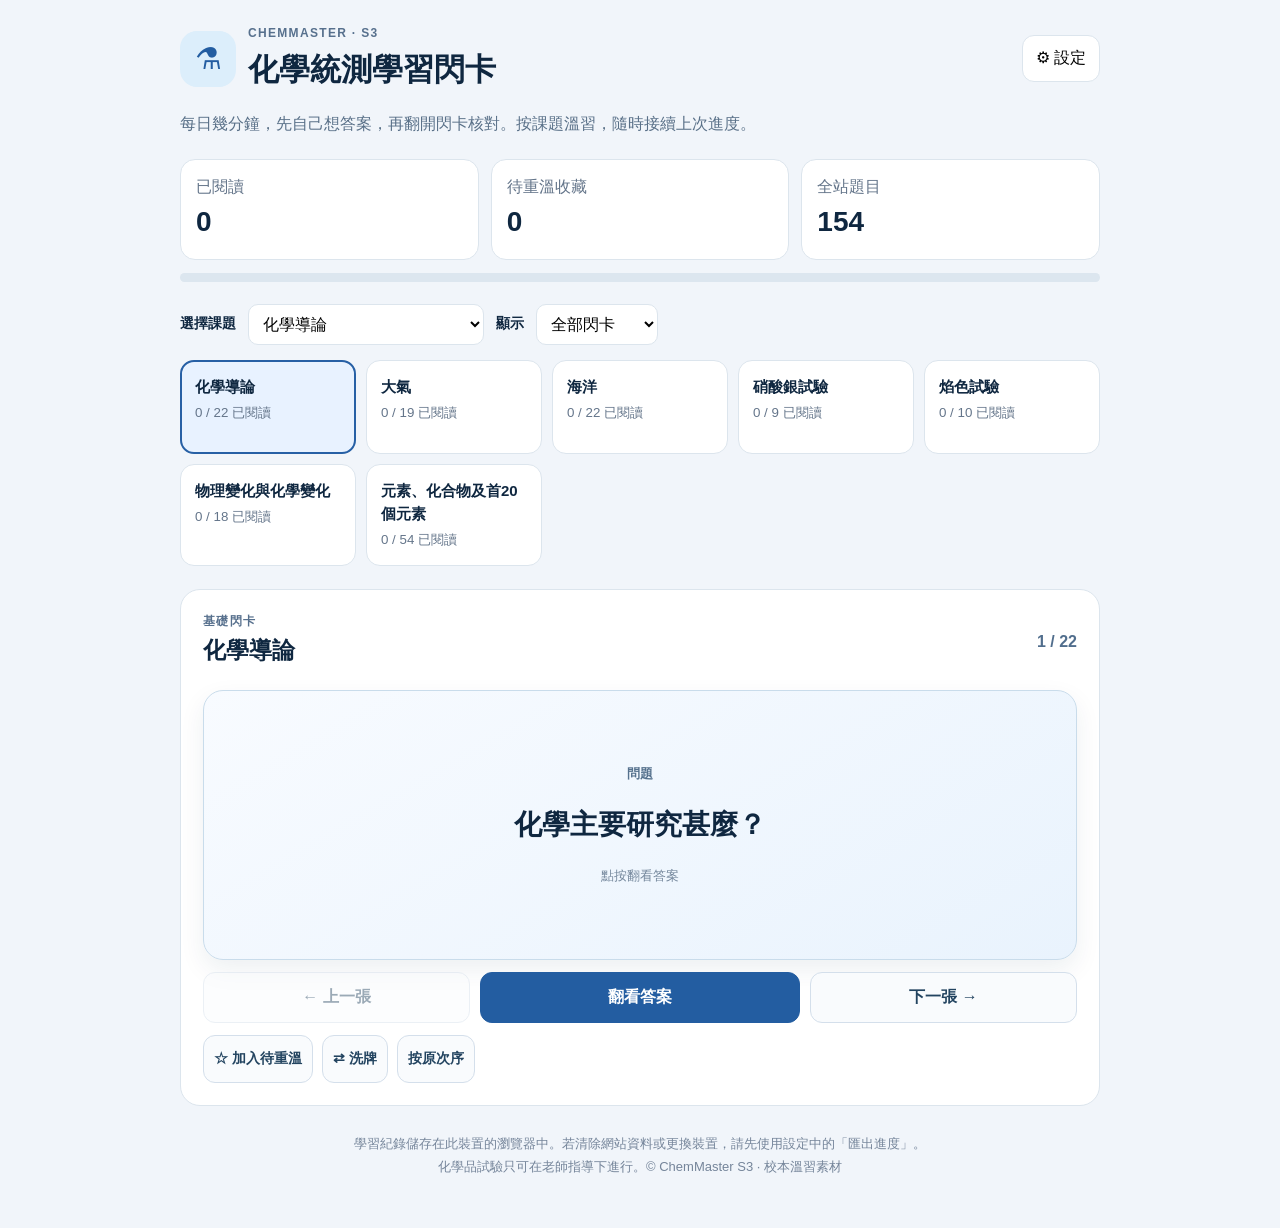
==== commit 446e8c55: "加入教材圖片及看圖閃卡" ====
--- a/index.html
+++ b/index.html
@@ -1,8 +1,12 @@
 <!doctype html><html lang="zh-Hant"><head><meta charset="utf-8"><meta name="viewport" content="width=device-width,initial-scale=1,viewport-fit=cover"><meta name="theme-color" content="#0f2740"><meta name="description" content="中三級化學統測基礎學習閃卡，支援課題分類、進度保存及離線溫習。"><title>ChemMaster｜中三級化學閃卡</title><style>:root{color-scheme:light;--navy:#0f2740;--blue:#235da1;--line:#dce5ed;--muted:#64758a;--bg:#f1f5fa}*{box-sizing:border-box}body{margin:0;color:var(--navy);background:var(--bg);font-family:-apple-system,BlinkMacSystemFont,"Noto Sans TC","PingFang TC","Microsoft JhengHei",sans-serif;line-height:1.55}button,select{font:inherit}button{cursor:pointer}button:focus-visible,select:focus-visible,.fileButton:focus-visible{outline:3px solid #42a5f5;outline-offset:3px}.shell{max-width:960px;margin:auto;padding:24px 20px 50px}.top,.brand,.toolbar,.studyHead,.dialogTitle{display:flex;align-items:center;justify-content:space-between;gap:12px}.brand{justify-content:flex-start}.logo{display:grid;place-items:center;background:#dceefb;width:56px;height:56px;border-radius:17px;color:var(--blue);font-size:30px}.overline{font-size:12px;font-weight:800;letter-spacing:.11em;color:#57708d}.top h1{margin:3px 0 0;font-size:clamp(22px,4vw,31px)}.intro{color:#597088;margin:18px 0 23px}.ghost{background:white;border:1px solid var(--line);border-radius:12px;padding:10px 13px;white-space:nowrap}.summary{display:grid;grid-template-columns:repeat(3,1fr);gap:12px}.summary>div{background:white;border:1px solid var(--line);padding:15px;border-radius:15px;display:flex;flex-direction:column}.summary strong{font-size:28px}.muted{color:var(--muted)}.progressbar{margin:13px 0 22px;height:9px;border-radius:20px;background:#dce6ef;overflow:hidden}.progressbar span{display:block;background:#198f82;height:100%;width:0;transition:width .2s}.toolbar{justify-content:flex-start;flex-wrap:wrap;margin-bottom:15px}.toolbar label{font-weight:700;font-size:14px}.toolbar select{background:white;border:1px solid var(--line);border-radius:10px;padding:10px;max-width:100%}.topics{display:grid;grid-template-columns:repeat(auto-fit,minmax(175px,1fr));gap:10px;margin-bottom:23px}.topicBtn{text-align:left;background:white;border:1px solid var(--line);border-radius:14px;padding:14px;display:flex;flex-direction:column;gap:5px;min-height:94px;color:var(--navy)}.topicBtn b{font-size:15px}.topicBtn small{color:var(--muted)}.topicBtn.active{border:2px solid #2760a5;padding:13px;background:#e8f2ff}.study{background:white;border:1px solid var(--line);border-radius:20px;padding:22px}.study h2{font-size:23px;margin:3px 0}.counter{color:#516e8d;font-weight:800;white-space:nowrap}.flashcard{width:100%;min-height:270px;background:linear-gradient(150deg,#f8fbff,#e9f3fd);border:1px solid #c9dceb;border-radius:20px;margin:18px 0 12px;padding:25px;display:flex;align-items:center;justify-content:center;flex-direction:column;gap:18px;color:var(--navy);box-shadow:0 10px 26px #13334d13}.flashcard.answer{background:linear-gradient(150deg,#f5fffa,#def7ea);border-color:#addbc4}.cardTop{font-weight:800;color:#55718d;font-size:13px}.cardText{font-size:clamp(21px,3.2vw,28px);line-height:1.65;white-space:pre-wrap;overflow-wrap:anywhere;font-weight:750;max-width:660px}.cardHint{font-size:13px;color:#73869b}.actions{display:grid;grid-template-columns:1fr 1.2fr 1fr;gap:10px}.actions button,.secondaryActions button,.dialogButtons button,.fileButton{border:1px solid #d4dfeb;border-radius:12px;background:#f9fbfd;color:#234460;padding:12px 10px;font-weight:750}.actions button.primary{background:var(--blue);border-color:var(--blue);color:white}.actions button:disabled,.secondaryActions button:disabled{opacity:.45;cursor:not-allowed}.secondaryActions{display:flex;flex-wrap:wrap;gap:9px;margin-top:12px}.secondaryActions button{font-size:14px}.secondaryActions button.selected{background:#fff5dc;border-color:#dba842;color:#78551b}.notice{background:#fff8eb;padding:12px;border-radius:10px;color:#86601c}footer{color:#75859a;font-size:13px;text-align:center;margin-top:26px;line-height:1.8}dialog{max-width:460px;width:calc(100% - 32px);border:0;border-radius:19px;padding:0;box-shadow:0 25px 80px #0e294852}dialog::backdrop{background:#0c233a8c}.dialogContent{padding:23px}.dialogTitle h2{margin:0}.close{border:0;background:transparent;font-size:20px}.dialogButtons{display:grid;gap:10px;margin-top:20px}.fileButton{text-align:center;cursor:pointer}.dialogButtons .danger{color:#ab3131;background:#fff4f2;border-color:#f2c4bb}.small{font-size:12px}@media(max-width:550px){.shell{padding:16px 12px 35px}.logo{width:45px;height:45px}.summary>div{padding:12px}.summary strong{font-size:23px}.summary .muted{font-size:12px}.topics{grid-template-columns:repeat(2,minmax(0,1fr))}.study{padding:15px}.flashcard{min-height:290px;padding:17px}.actions{gap:7px}.actions button{font-size:13px;padding:12px 4px}.secondaryActions button{flex:1}.toolbar select{flex:1;min-width:105px}.toolbar label{width:100%}}@media(prefers-reduced-motion:reduce){*{transition:none!important}}
-</style></head><body><div class="shell"><header class="top"><div class="brand"><span class="logo" aria-hidden="true">⚗</span><div><div class="overline">CHEMMASTER · S3</div><h1>化學統測學習閃卡</h1></div></div><button class="ghost" id="settingsButton" type="button" aria-label="開啟設定">⚙ 設定</button></header><p class="intro">每日幾分鐘，先自己想答案，再翻開閃卡核對。按課題溫習，隨時接續上次進度。</p><div class="summary"><div><span class="muted">已閱讀</span><strong id="seenCount">0</strong></div><div><span class="muted">待重溫收藏</span><strong id="savedCount">0</strong></div><div><span class="muted">全站題目</span><strong id="totalCount">0</strong></div></div><div class="progressbar" aria-label="總閱讀進度"><span id="totalBar"></span></div><div class="toolbar"><label for="topicSelect">選擇課題</label><select id="topicSelect"></select><label for="modeSelect">顯示</label><select id="modeSelect"><option value="all">全部閃卡</option><option value="saved">只看待重溫</option><option value="unseen">只看未讀</option></select></div><section class="topics" id="topics" aria-label="課題分類"></section><section class="study" aria-label="溫習卡片"><div class="studyHead"><div><div class="overline" id="sectionLabel">請選擇課題</div><h2 id="topicTitle">準備開始</h2></div><div class="counter" id="counter">0 / 0</div></div><button class="flashcard" id="flashcard" type="button" aria-live="polite"><span class="cardTop" id="faceLabel">問題</span><span class="cardText" id="cardText">載入中……</span><span class="cardHint" id="cardHint">點按翻開答案</span></button><div class="actions"><button id="prevButton" type="button">← 上一張</button><button id="flipButton" type="button" class="primary">翻看答案</button><button id="nextButton" type="button">下一張 →</button></div><div class="secondaryActions"><button id="saveButton" type="button" aria-pressed="false">☆ 加入待重溫</button><button id="shuffleButton" type="button">⇄ 洗牌</button><button id="resetOrderButton" type="button">按原次序</button></div><p id="emptyNotice" class="notice" hidden>目前沒有符合條件的卡片，請選擇「全部閃卡」或其他課題。</p></section><footer>學習紀錄儲存在此裝置的瀏覽器中。若清除網站資料或更換裝置，請先使用設定中的「匯出進度」。<br>化學品試驗只可在老師指導下進行。© ChemMaster S3 · 校本溫習素材</footer></div><dialog id="settingsDialog"><form method="dialog" class="dialogContent"><div class="dialogTitle"><h2>進度及設定</h2><button type="submit" class="close">✕</button></div><p>「已閱讀」會在你首次翻開答案時自動記錄。「待重溫」可自行收藏或取消；不設測驗評分。</p><div class="dialogButtons"><button id="exportButton" type="button">⬇ 匯出進度 JSON</button><label class="fileButton" for="importInput">⬆ 匯入進度 JSON</label><input id="importInput" type="file" accept=".json,application/json" hidden><button id="clearButton" type="button" class="danger">清除全部學習進度</button></div><p class="muted small">進度只記錄卡片 ID、閱讀狀態、收藏及瀏覽位置，不收集姓名或帳號。</p></form></dialog><script>
+
+.cardImage{display:block;max-width:min(100%,680px);max-height:360px;width:auto;height:auto;object-fit:contain;border-radius:8px;background:#fff}.cardImage[hidden],.zoomButton[hidden],.imageCredit[hidden]{display:none}.imageCredit{font-size:12px;color:#536b7e;font-weight:400;line-height:1.4}.zoomButton{display:block;margin:0 auto 12px;border:1px solid #cbd9e6;background:white;border-radius:10px;padding:8px 14px;color:#234460}.imageDialogContent{padding:18px}.imageDialogContent img{display:block;max-width:100%;max-height:75vh;object-fit:contain;margin:14px auto}#imageDialog{width:min(960px,calc(100% - 24px));max-width:960px}#imageDialog .imageCredit{text-align:center}@media(max-width:550px){.cardImage{max-height:280px}.imageDialogContent{padding:12px}}
+</style></head><body><div class="shell"><header class="top"><div class="brand"><span class="logo" aria-hidden="true">⚗</span><div><div class="overline">CHEMMASTER · S3</div><h1>化學統測學習閃卡</h1></div></div><button class="ghost" id="settingsButton" type="button" aria-label="開啟設定">⚙ 設定</button></header><p class="intro">每日幾分鐘，先自己想答案，再翻開閃卡核對。按課題溫習，隨時接續上次進度。</p><div class="summary"><div><span class="muted">已閱讀</span><strong id="seenCount">0</strong></div><div><span class="muted">待重溫收藏</span><strong id="savedCount">0</strong></div><div><span class="muted">全站題目</span><strong id="totalCount">0</strong></div></div><div class="progressbar" aria-label="總閱讀進度"><span id="totalBar"></span></div><div class="toolbar"><label for="topicSelect">選擇課題</label><select id="topicSelect"></select><label for="modeSelect">顯示</label><select id="modeSelect"><option value="all">全部閃卡</option><option value="saved">只看待重溫</option><option value="unseen">只看未讀</option></select></div><section class="topics" id="topics" aria-label="課題分類"></section><section class="study" aria-label="溫習卡片"><div class="studyHead"><div><div class="overline" id="sectionLabel">請選擇課題</div><h2 id="topicTitle">準備開始</h2></div><div class="counter" id="counter">0 / 0</div></div><button class="flashcard" id="flashcard" type="button" aria-live="polite"><span class="cardTop" id="faceLabel">問題</span><span class="cardText" id="cardText">載入中……</span><img id="cardImage" class="cardImage" alt="" hidden><span id="imageCredit" class="imageCredit" hidden></span><span class="cardHint" id="cardHint">點按翻開答案</span></button><button id="zoomButton" class="zoomButton" type="button" hidden>🔎 放大圖片</button><div class="actions"><button id="prevButton" type="button">← 上一張</button><button id="flipButton" type="button" class="primary">翻看答案</button><button id="nextButton" type="button">下一張 →</button></div><div class="secondaryActions"><button id="saveButton" type="button" aria-pressed="false">☆ 加入待重溫</button><button id="shuffleButton" type="button">⇄ 洗牌</button><button id="resetOrderButton" type="button">按原次序</button></div><p id="emptyNotice" class="notice" hidden>目前沒有符合條件的卡片，請選擇「全部閃卡」或其他課題。</p></section><footer>學習紀錄儲存在此裝置的瀏覽器中。若清除網站資料或更換裝置，請先使用設定中的「匯出進度」。<br>化學品試驗只可在老師指導下進行。© ChemMaster S3 · 校本溫習素材</footer></div><dialog id="settingsDialog"><form method="dialog" class="dialogContent"><div class="dialogTitle"><h2>進度及設定</h2><button type="submit" class="close">✕</button></div><p>「已閱讀」會在你首次翻開答案時自動記錄。「待重溫」可自行收藏或取消；不設測驗評分。</p><div class="dialogButtons"><button id="exportButton" type="button">⬇ 匯出進度 JSON</button><label class="fileButton" for="importInput">⬆ 匯入進度 JSON</label><input id="importInput" type="file" accept=".json,application/json" hidden><button id="clearButton" type="button" class="danger">清除全部學習進度</button></div><p class="muted small">進度只記錄卡片 ID、閱讀狀態、收藏及瀏覽位置，不收集姓名或帳號。</p></form></dialog><dialog id="imageDialog" aria-labelledby="zoomTitle"><div class="imageDialogContent"><div class="dialogTitle"><h2 id="zoomTitle">圖片放大</h2><button type="button" id="closeImageButton" class="close" aria-label="關閉圖片">✕</button></div><img id="zoomImage" alt=""><p id="zoomCredit" class="imageCredit"></p></div></dialog><script>
 /* Generated offline question bundle */
-window.CHEM_CARDS=[{"topic":"化學導論","q":"化學主要研究甚麼？","a":"物質的成分、結構、性質，以及物質之間的反應。","id":"s3-01-001","section":"基礎溫習"},{"topic":"化學導論","q":"做實驗前應佩戴甚麼保護裝備？","a":"按實驗風險佩戴安全眼鏡、實驗袍及合適的防護用品。","id":"s3-01-002","section":"基礎溫習"},{"topic":"化學導論","q":"可否直接嗅聞或品嚐化學品？","a":"不可。不可品嚐化學品，也不應直接嗅聞。","id":"s3-01-003","section":"基礎溫習"},{"topic":"化學導論","q":"化學品濺進眼睛，應怎樣做？","a":"立即用大量清水沖洗眼睛，並立刻通知老師。","id":"s3-01-004","section":"基礎溫習"},{"topic":"化學導論","q":"試管加熱時，管口應朝向哪裏？","a":"朝向沒有人的方向，不可朝向自己或別人。","id":"s3-01-005","section":"基礎溫習"},{"topic":"化學導論","q":"「易燃」標示代表甚麼？","a":"物質容易着火，應遠離火焰、火花及熱源。","id":"s3-01-006","section":"基礎溫習"},{"topic":"化學導論","q":"「助燃」標示代表甚麼？","a":"物質可促進其他物質燃燒；助燃不等於本身易燃。","id":"s3-01-007","section":"基礎溫習"},{"topic":"化學導論","q":"「腐蝕性」標示代表甚麼？","a":"物質可能嚴重損傷皮膚、眼睛或腐蝕材料。","id":"s3-01-008","section":"基礎溫習"},{"topic":"化學導論","q":"打破玻璃儀器應怎樣處理？","a":"立即通知老師；不要徒手撿拾碎玻璃。","id":"s3-01-010","section":"基礎溫習"},{"topic":"化學導論","q":"化學實驗室內可以飲食嗎？","a":"不可。化學品可能污染食物或飲品。","id":"s3-01-011","section":"基礎溫習"},{"topic":"化學導論","q":"長頭髮做實驗前應怎樣處理？","a":"應將長頭髮束好，避免接觸火焰或化學品。","id":"s3-01-012","section":"基礎溫習"},{"topic":"化學導論","q":"為何使用本生燈前要檢查附近物品？","a":"避免紙張或其他易燃物品着火。","id":"s3-01-013","section":"基礎溫習"},{"topic":"化學導論","q":"皮膚沾上化學品應怎樣做？","a":"立即通知老師，按指示用大量清水沖洗。","id":"s3-01-014","section":"基礎溫習"},{"topic":"化學導論","q":"實驗後離開實驗室前應做甚麼？","a":"清潔工作位置、妥善處理器材並洗手。","id":"s3-01-015","section":"基礎溫習"},{"topic":"化學導論","q":"為何不可擅自混合化學品？","a":"混合後可能產生危險反應或有害氣體。","id":"s3-01-016","section":"基礎溫習"},{"topic":"化學導論","q":"骷髏頭及交叉骨標示表示甚麼？","a":"急性毒性：接觸、吸入或吞食可能引起嚴重中毒。","id":"s3-01-017","section":"基礎溫習"},{"topic":"化學導論","q":"爆炸炸彈圖案代表甚麼？","a":"物質有爆炸危險，必須避免碰撞、火焰或不適當加熱。","id":"s3-01-019","section":"基礎溫習"},{"topic":"大氣","q":"乾燥空氣的主要成分是甚麼？","a":"氮氣約佔 78%，氧氣約佔 21%；其餘包括少量氬氣和二氧化碳。","id":"s3-02-001","section":"基礎溫習"},{"topic":"大氣","q":"空氣是純物質還是混合物？","a":"混合物，因為空氣含有多種氣體。","id":"s3-02-002","section":"基礎溫習"},{"topic":"大氣","q":"空氣中的水蒸氣含量是否固定？","a":"不是。水蒸氣含量會隨天氣、溫度和濕度改變。","id":"s3-02-003","section":"基礎溫習"},{"topic":"大氣","q":"氧有哪些用途？","a":"醫療供氧、協助燃燒，以及工業焊接或切割。","id":"s3-02-004","section":"基礎溫習"},{"topic":"大氣","q":"氮有哪些用途？","a":"製造氨和肥料、作惰性保護氣體，以及液氮冷凍。","id":"s3-02-005","section":"基礎溫習"},{"topic":"大氣","q":"氬有哪些用途？","a":"用於燈泡及焊接的保護氣體，因為它不易與其他物質反應。","id":"s3-02-006","section":"基礎溫習"},{"topic":"大氣","q":"二氧化碳有哪些用途？","a":"用於汽水、滅火器及乾冰冷卻等。","id":"s3-02-007","section":"基礎溫習"},{"topic":"大氣","q":"如何把空氣轉化成液態空氣？","a":"先除去水蒸氣及二氧化碳，再經壓縮和冷卻，使空氣液化。","id":"s3-02-008","section":"基礎溫習"},{"topic":"大氣","q":"分餾液態空氣利用甚麼性質的差異？","a":"各氣體的沸點不同。","id":"s3-02-009","section":"基礎溫習"},{"topic":"大氣","q":"液態空氣分餾時，氮和氧哪一種先餾出？","a":"氮較先餾出，因為氮的沸點比氧低。","id":"s3-02-010","section":"基礎溫習"},{"topic":"大氣","q":"分餾是物理還是化學變化？","a":"物理變化，沒有生成新物質。","id":"s3-02-011","section":"基礎溫習"},{"topic":"大氣","q":"空氣中哪一種氣體含量最多？","a":"氮氣，約佔乾燥空氣體積的78%。","id":"s3-02-012","section":"基礎溫習"},{"topic":"大氣","q":"空氣中的氧氣約佔多少體積？","a":"約21%。","id":"s3-02-013","section":"基礎溫習"},{"topic":"大氣","q":"氬氣約佔乾燥空氣體積多少？","a":"約0.93%。","id":"s3-02-014","section":"基礎溫習"},{"topic":"大氣","q":"氧氣本身是否可燃？","a":"氧氣本身不是燃料，但能支持燃燒。","id":"s3-02-015","section":"基礎溫習"},{"topic":"大氣","q":"為甚麼薯片包裝袋常充入氮？","a":"氮氣不活潑，可減少食物與氧接觸而變質。","id":"s3-02-016","section":"基礎溫習"},{"topic":"大氣","q":"為甚麼分餾液態空氣前要除去塵埃？","a":"避免雜質進入及阻塞設備。","id":"s3-02-017","section":"基礎溫習"},{"topic":"大氣","q":"為甚麼液化前要去除水蒸氣和二氧化碳？","a":"它們冷卻時會凝固，可能堵塞設備。","id":"s3-02-018","section":"基礎溫習"},{"topic":"大氣","q":"分餾液態空氣主要經哪三個階段？","a":"淨化 → 液化 → 分餾。","id":"s3-02-019","section":"基礎溫習"},{"topic":"海洋","q":"五種常見分離方法是甚麼？","a":"傾析法、過濾法、蒸發法、結晶法、蒸餾法。","id":"s3-03-001","section":"基礎溫習"},{"topic":"海洋","q":"如何把已沉底的砂粒與海水分離？","a":"可用傾析法：小心倒出上層液體，留下沉底砂粒。","id":"s3-03-002","section":"基礎溫習"},{"topic":"海洋","q":"如何從含泥海水中除去不溶的泥粒？","a":"過濾法；泥粒留在濾紙上，濾液通過。","id":"s3-03-003","section":"基礎溫習"},{"topic":"海洋","q":"過濾能否除去海水中的溶解鹽？","a":"不能。溶解了的鹽會隨水通過一般濾紙。","id":"s3-03-004","section":"基礎溫習"},{"topic":"海洋","q":"若只想從鹽水得到食鹽，可用甚麼方法？","a":"蒸發水分，或讓濃縮溶液結晶，可取得鹽；海水中可能有其他鹽類。","id":"s3-03-005","section":"基礎溫習"},{"topic":"海洋","q":"蒸發法和結晶法有甚麼分別？","a":"蒸發法藉移除溶劑回收溶質；結晶法讓溶質形成晶體，常利用熱飽和溶液冷卻。","id":"s3-03-006","section":"基礎溫習"},{"topic":"海洋","q":"若想從海水得到純水，應用甚麼方法？","a":"簡單蒸餾法：令水汽化，再把水蒸氣冷凝並收集。","id":"s3-03-007","section":"基礎溫習"},{"topic":"海洋","q":"蒸餾海水時，食鹽主要留在哪裏？","a":"留在蒸餾燒瓶中，而非進入蒸餾液。","id":"s3-03-008","section":"基礎溫習"},{"topic":"海洋","q":"冷凝器的用途是甚麼？","a":"把水蒸氣冷卻成液態水，以便收集。","id":"s3-03-009","section":"基礎溫習"},{"topic":"海洋","q":"冷凝器的冷卻水應從哪一端進入？","a":"從較低的接口進入，較高的接口流出，讓水套充分充滿冷卻水。","id":"s3-03-010","section":"基礎溫習"},{"topic":"海洋","q":"温度計的球管在蒸餾裝置中應放在哪裏？","a":"在蒸餾頭的支管入口附近，以測量進入冷凝器的蒸氣溫度。","id":"s3-03-011","section":"基礎溫習"},{"topic":"海洋","q":"為何在蒸餾前放入防漰沸小粒？","a":"令液體平穩沸騰，減少突然漰沸的風險。","id":"s3-03-012","section":"基礎溫習"},{"topic":"海洋","q":"蒸餾時可否把燒瓶加熱至完全乾涸？","a":"不可。應在蒸乾前停止加熱，避免過熱和危險。","id":"s3-03-013","section":"基礎溫習"},{"topic":"海洋","q":"甚麼是傾析法？","a":"讓固體沉降後，小心倒出上層液體。","id":"s3-03-014","section":"基礎溫習"},{"topic":"海洋","q":"甚麼是過濾法？","a":"以濾紙等過濾介質截留不溶性固體。","id":"s3-03-015","section":"基礎溫習"},{"topic":"海洋","q":"甚麼是蒸發法？","a":"使溶劑汽化，留下溶解的固體。","id":"s3-03-016","section":"基礎溫習"},{"topic":"海洋","q":"甚麼是結晶法？","a":"讓已溶解的固體形成晶體，通常可得到較純的固體。","id":"s3-03-017","section":"基礎溫習"},{"topic":"海洋","q":"甚麼是蒸餾法？","a":"先使液體沸騰汽化，再冷卻凝結並收集液體。","id":"s3-03-018","section":"基礎溫習"},{"topic":"海洋","q":"蒸餾海水所得的餾液主要是甚麼？","a":"水。","id":"s3-03-025","section":"基礎溫習"},{"topic":"海洋","q":"蒸餾燒瓶為何不能完全裝滿？","a":"要留有空間讓液體沸騰，減低液體濺入冷凝器的風險。","id":"s3-03-028","section":"基礎溫習"},{"topic":"硝酸銀試驗","q":"硝酸銀試驗主要檢測甚麼？","a":"氯離子／氯化物（Cl⁻）。","id":"s3-04-001","section":"基礎溫習"},{"topic":"硝酸銀試驗","q":"進行硝酸銀試驗的正確次序？","a":"把鹽樣本溶於去離子水 → 加入過量稀硝酸 → 加入硝酸銀溶液。","id":"s3-04-002","section":"基礎溫習"},{"topic":"硝酸銀試驗","q":"氯化物的陽性結果是甚麼？","a":"出現白色氯化銀沉澱（AgCl）。","id":"s3-04-003","section":"基礎溫習"},{"topic":"硝酸銀試驗","q":"為甚麼先加入稀硝酸？","a":"減少其他離子（如碳酸根）產生沉澱的干擾。","id":"s3-04-005","section":"基礎溫習"},{"topic":"硝酸銀試驗","q":"酸化時為何不使用稀氫氯酸？","a":"氫氯酸會額外加入Cl⁻，可能產生假陽性白色沉澱。","id":"s3-04-006","section":"基礎溫習"},{"topic":"硝酸銀試驗","q":"出現白色沉澱是否就可斷定樣本含氯化鈉？","a":"不可以。此試驗指出可能含氯化物，不能單獨證明陽離子是Na⁺。","id":"s3-04-007","section":"基礎溫習"},{"topic":"硝酸銀試驗","q":"試驗中一般用甚麼酸酸化？","a":"稀硝酸。","id":"s3-04-012","section":"基礎溫習"},{"topic":"硝酸銀試驗","q":"海水可用硝酸銀試驗檢測甚麼？","a":"氯化物（含氯離子）。","id":"s3-04-015","section":"基礎溫習"},{"topic":"硝酸銀試驗","q":"看到沉澱應描述哪兩項？","a":"有沒有沉澱，以及沉澱的顏色。","id":"s3-04-017","section":"基礎溫習"},{"topic":"焰色試驗","q":"焰色試驗用來辨識甚麼？","a":"部分金屬元素／金屬離子，根據其特徵焰色作初步判斷。","id":"s3-05-001","section":"基礎溫習"},{"topic":"焰色試驗","q":"鈉（Na⁺）的焰色是甚麼？","a":"金黃色。","id":"s3-05-002","section":"基礎溫習"},{"topic":"焰色試驗","q":"鉀（K⁺）的焰色是甚麼？","a":"淡紫色。","id":"s3-05-003","section":"基礎溫習"},{"topic":"焰色試驗","q":"鈣（Ca²⁺）的焰色是甚麼？","a":"磚紅色。","id":"s3-05-004","section":"基礎溫習"},{"topic":"焰色試驗","q":"銅（Cu²⁺）化合物常見的焰色是甚麼？","a":"藍綠色。","id":"s3-05-005","section":"基礎溫習"},{"topic":"焰色試驗","q":"進行焰色試驗時應使用哪一種本生燈火焰？","a":"無光焰，避免黃色發光焰影響觀察。","id":"s3-05-006","section":"基礎溫習"},{"topic":"焰色試驗","q":"為甚麼試驗前要清潔鎳鉻線？","a":"除去殘留雜質，避免其他金屬污染焰色結果。","id":"s3-05-007","section":"基礎溫習"},{"topic":"焰色試驗","q":"樣本呈金黃色火焰，可推斷甚麼？","a":"樣本可能含鈉；單靠焰色不能判斷是哪一種鈉化合物。","id":"s3-05-008","section":"基礎溫習"},{"topic":"焰色試驗","q":"如何配合兩種試驗支持樣本是氯化鈉？","a":"焰色金黃色支持含鈉；硝酸銀試驗出現白色沉澱支持含氯化物。","id":"s3-05-009","section":"基礎溫習"},{"topic":"焰色試驗","q":"焰色試驗能否單靠顏色辨認所有金屬？","a":"不能，並非所有金屬離子都有清楚或獨特的焰色。","id":"s3-05-018","section":"基礎溫習"},{"topic":"物理變化與化學變化","q":"甚麼是物理變化？","a":"沒有生成新物質的變化，例如冰熔化。","id":"s3-06-001","section":"基礎溫習"},{"topic":"物理變化與化學變化","q":"甚麼是化學變化？","a":"生成一種或多種新物質的變化，例如鐵生鏽。","id":"s3-06-002","section":"基礎溫習"},{"topic":"物理變化與化學變化","q":"冰熔化屬於甚麼變化？","a":"物理變化，仍然是H₂O。","id":"s3-06-003","section":"基礎溫習"},{"topic":"物理變化與化學變化","q":"食鹽溶於水通常屬於甚麼變化？","a":"物理變化，沒有產生新物質；可蒸發水分回收食鹽。","id":"s3-06-004","section":"基礎溫習"},{"topic":"物理變化與化學變化","q":"蠟燭熔化與蠟燭燃燒分別是甚麼變化？","a":"熔化是物理變化；燃燒是化學變化。","id":"s3-06-005","section":"基礎溫習"},{"topic":"物理變化與化學變化","q":"鐵生鏽屬於甚麼變化？","a":"化學變化，生成鐵鏽等新物質。","id":"s3-06-006","section":"基礎溫習"},{"topic":"物理變化與化學變化","q":"出現氣泡一定代表化學變化嗎？","a":"不一定；沸騰也會出現氣泡。要判斷有否新物質生成。","id":"s3-06-007","section":"基礎溫習"},{"topic":"物理變化與化學變化","q":"顏色改變一定代表化學變化嗎？","a":"不一定；需要證據判斷是否生成新物質。","id":"s3-06-008","section":"基礎溫習"},{"topic":"物理變化與化學變化","q":"化學變化常見跡象有哪些？","a":"可能有顏色改變、放出氣體、形成沉澱、溫度或光的變化，但不能只憑一項斷定。","id":"s3-06-009","section":"基礎溫習"},{"topic":"物理變化與化學變化","q":"水變成水蒸氣屬於甚麼變化？","a":"物理變化，水仍是水。","id":"s3-06-011","section":"基礎溫習"},{"topic":"物理變化與化學變化","q":"紙張剪碎屬於甚麼變化？","a":"物理變化，沒有新物質生成。","id":"s3-06-016","section":"基礎溫習"},{"topic":"物理變化與化學變化","q":"紙張燃燒屬於甚麼變化？","a":"化學變化，形成灰燼及氣體等新物質。","id":"s3-06-017","section":"基礎溫習"},{"topic":"物理變化與化學變化","q":"化學變化是否一定產生氣體？","a":"不是。生成氣體是可能的現象，但不是必然。","id":"s3-06-018","section":"基礎溫習"},{"topic":"物理變化與化學變化","q":"加熱物質是否一定引起化學變化？","a":"不是；熔化和沸騰都是物理變化。","id":"s3-06-020","section":"基礎溫習"},{"topic":"元素、化合物及首20個元素","q":"原子序 1 的元素是甚麼？寫出名稱及符號。","a":"氫（H）","id":"s3-07-001","section":"基礎溫習"},{"topic":"元素、化合物及首20個元素","q":"原子序 2 的元素是甚麼？寫出名稱及符號。","a":"氦（He）","id":"s3-07-002","section":"基礎溫習"},{"topic":"元素、化合物及首20個元素","q":"原子序 3 的元素是甚麼？寫出名稱及符號。","a":"鋰（Li）","id":"s3-07-003","section":"基礎溫習"},{"topic":"元素、化合物及首20個元素","q":"原子序 4 的元素是甚麼？寫出名稱及符號。","a":"鈹（Be）","id":"s3-07-004","section":"基礎溫習"},{"topic":"元素、化合物及首20個元素","q":"原子序 5 的元素是甚麼？寫出名稱及符號。","a":"硼（B）","id":"s3-07-005","section":"基礎溫習"},{"topic":"元素、化合物及首20個元素","q":"原子序 6 的元素是甚麼？寫出名稱及符號。","a":"碳（C）","id":"s3-07-006","section":"基礎溫習"},{"topic":"元素、化合物及首20個元素","q":"原子序 7 的元素是甚麼？寫出名稱及符號。","a":"氮（N）","id":"s3-07-007","section":"基礎溫習"},{"topic":"元素、化合物及首20個元素","q":"原子序 8 的元素是甚麼？寫出名稱及符號。","a":"氧（O）","id":"s3-07-008","section":"基礎溫習"},{"topic":"元素、化合物及首20個元素","q":"原子序 9 的元素是甚麼？寫出名稱及符號。","a":"氟（F）","id":"s3-07-009","section":"基礎溫習"},{"topic":"元素、化合物及首20個元素","q":"原子序 10 的元素是甚麼？寫出名稱及符號。","a":"氖（Ne）","id":"s3-07-010","section":"基礎溫習"},{"topic":"元素、化合物及首20個元素","q":"原子序 11 的元素是甚麼？寫出名稱及符號。","a":"鈉（Na）","id":"s3-07-011","section":"基礎溫習"},{"topic":"元素、化合物及首20個元素","q":"原子序 12 的元素是甚麼？寫出名稱及符號。","a":"鎂（Mg）","id":"s3-07-012","section":"基礎溫習"},{"topic":"元素、化合物及首20個元素","q":"原子序 13 的元素是甚麼？寫出名稱及符號。","a":"鋁（Al）","id":"s3-07-013","section":"基礎溫習"},{"topic":"元素、化合物及首20個元素","q":"原子序 14 的元素是甚麼？寫出名稱及符號。","a":"硅（Si）","id":"s3-07-014","section":"基礎溫習"},{"topic":"元素、化合物及首20個元素","q":"原子序 15 的元素是甚麼？寫出名稱及符號。","a":"磷（P）","id":"s3-07-015","section":"基礎溫習"},{"topic":"元素、化合物及首20個元素","q":"原子序 16 的元素是甚麼？寫出名稱及符號。","a":"硫（S）","id":"s3-07-016","section":"基礎溫習"},{"topic":"元素、化合物及首20個元素","q":"原子序 17 的元素是甚麼？寫出名稱及符號。","a":"氯（Cl）","id":"s3-07-017","section":"基礎溫習"},{"topic":"元素、化合物及首20個元素","q":"原子序 18 的元素是甚麼？寫出名稱及符號。","a":"氬（Ar）","id":"s3-07-018","section":"基礎溫習"},{"topic":"元素、化合物及首20個元素","q":"原子序 19 的元素是甚麼？寫出名稱及符號。","a":"鉀（K）","id":"s3-07-019","section":"基礎溫習"},{"topic":"元素、化合物及首20個元素","q":"原子序 20 的元素是甚麼？寫出名稱及符號。","a":"鈣（Ca）","id":"s3-07-020","section":"基礎溫習"},{"topic":"元素、化合物及首20個元素","q":"元素符號的大小寫規則是甚麼？","a":"第一個字母大寫；若有第二個字母，第二個字母小寫，例如氯是 Cl。","id":"s3-07-021","section":"基礎溫習"},{"topic":"元素、化合物及首20個元素","q":"Na、K、Ca、Cl分別是甚麼元素？","a":"鈉、鉀、鈣、氯。","id":"s3-07-022","section":"基礎溫習"},{"topic":"元素、化合物及首20個元素","q":"元素「氫」的化學符號是甚麼？","a":"H","id":"s3-07-025","section":"基礎溫習"},{"topic":"元素、化合物及首20個元素","q":"元素「氦」的化學符號是甚麼？","a":"He","id":"s3-07-027","section":"基礎溫習"},{"topic":"元素、化合物及首20個元素","q":"元素「鋰」的化學符號是甚麼？","a":"Li","id":"s3-07-029","section":"基礎溫習"},{"topic":"元素、化合物及首20個元素","q":"元素「鈹」的化學符號是甚麼？","a":"Be","id":"s3-07-031","section":"基礎溫習"},{"topic":"元素、化合物及首20個元素","q":"元素「硼」的化學符號是甚麼？","a":"B","id":"s3-07-033","section":"基礎溫習"},{"topic":"元素、化合物及首20個元素","q":"元素「碳」的化學符號是甚麼？","a":"C","id":"s3-07-035","section":"基礎溫習"},{"topic":"元素、化合物及首20個元素","q":"元素「氮」的化學符號是甚麼？","a":"N","id":"s3-07-037","section":"基礎溫習"},{"topic":"元素、化合物及首20個元素","q":"元素「氧」的化學符號是甚麼？","a":"O","id":"s3-07-039","section":"基礎溫習"},{"topic":"元素、化合物及首20個元素","q":"元素「氟」的化學符號是甚麼？","a":"F","id":"s3-07-041","section":"基礎溫習"},{"topic":"元素、化合物及首20個元素","q":"元素「氖」的化學符號是甚麼？","a":"Ne","id":"s3-07-043","section":"基礎溫習"},{"topic":"元素、化合物及首20個元素","q":"元素「鈉」的化學符號是甚麼？","a":"Na","id":"s3-07-045","section":"基礎溫習"},{"topic":"元素、化合物及首20個元素","q":"元素「鎂」的化學符號是甚麼？","a":"Mg","id":"s3-07-047","section":"基礎溫習"},{"topic":"元素、化合物及首20個元素","q":"元素「鋁」的化學符號是甚麼？","a":"Al","id":"s3-07-049","section":"基礎溫習"},{"topic":"元素、化合物及首20個元素","q":"元素「硅」的化學符號是甚麼？","a":"Si","id":"s3-07-051","section":"基礎溫習"},{"topic":"元素、化合物及首20個元素","q":"元素「磷」的化學符號是甚麼？","a":"P","id":"s3-07-053","section":"基礎溫習"},{"topic":"元素、化合物及首20個元素","q":"元素「硫」的化學符號是甚麼？","a":"S","id":"s3-07-055","section":"基礎溫習"},{"topic":"元素、化合物及首20個元素","q":"元素「氯」的化學符號是甚麼？","a":"Cl","id":"s3-07-057","section":"基礎溫習"},{"topic":"元素、化合物及首20個元素","q":"元素「氬」的化學符號是甚麼？","a":"Ar","id":"s3-07-059","section":"基礎溫習"},{"topic":"元素、化合物及首20個元素","q":"元素「鉀」的化學符號是甚麼？","a":"K","id":"s3-07-061","section":"基礎溫習"},{"topic":"元素、化合物及首20個元素","q":"元素「鈣」的化學符號是甚麼？","a":"Ca","id":"s3-07-063","section":"基礎溫習"},{"id":"s3-v2-03-001","topic":"元素、化合物及首20個元素","q":"元素是甚麼？","a":"只由同一種原子組成的純物質。","section":"基礎溫習"},{"id":"s3-v2-03-002","topic":"元素、化合物及首20個元素","q":"化合物是甚麼？","a":"由兩種或以上元素以化學方式結合而成的純物質。","section":"基礎溫習"},{"id":"s3-v2-03-003","topic":"元素、化合物及首20個元素","q":"混合物是甚麼？","a":"由兩種或以上物質混合而成，各成分沒有以化學方式結合。","section":"基礎溫習"},{"id":"s3-v2-03-004","topic":"元素、化合物及首20個元素","q":"海水是元素、化合物還是混合物？","a":"混合物，因為海水含水及多種已溶解物質。","section":"基礎溫習"},{"id":"s3-v2-03-005","topic":"元素、化合物及首20個元素","q":"鐵是元素、化合物還是混合物？","a":"元素。","section":"基礎溫習"},{"id":"s3-v2-03-006","topic":"元素、化合物及首20個元素","q":"蒸餾水是元素、化合物還是混合物？","a":"化合物；水由氫和氧組成。","section":"基礎溫習"},{"id":"s3-v2-03-007","topic":"元素、化合物及首20個元素","q":"化合物的性質與組成它的元素相同嗎？","a":"一般不同；例如硫化鐵(II)的性質與鐵、硫不同。","section":"基礎溫習"},{"id":"s3-v2-03-008","topic":"元素、化合物及首20個元素","q":"加熱鐵和硫的混合物會生成甚麼？","a":"硫化鐵(II)。","section":"基礎溫習"},{"id":"s3-v2-03-009","topic":"元素、化合物及首20個元素","q":"鐵與硫反應的文字方程式是甚麼？","a":"鐵 + 硫 → 硫化鐵(II)。","section":"基礎溫習"},{"id":"s3-v2-03-010","topic":"元素、化合物及首20個元素","q":"如何把鐵和硫的混合物中的鐵分離？","a":"可利用磁鐵吸引鐵。","section":"基礎溫習"},{"id":"s3-v2-03-011","topic":"元素、化合物及首20個元素","q":"溶液由甚麼組成？","a":"溶質溶於溶劑，形成溶液。","section":"基礎溫習"},{"id":"s3-v2-03-012","topic":"元素、化合物及首20個元素","q":"在鹽水中，水和食鹽分別是甚麼？","a":"水是溶劑；食鹽是溶質。","section":"基礎溫習"},{"id":"s3-v2-07-001","topic":"物理變化與化學變化","q":"甚麼是物理性質？","a":"無須把物質轉變為新物質便可觀察或量度的性質，例如顏色或沸點。","section":"基礎溫習"},{"id":"s3-v2-07-002","topic":"物理變化與化學變化","q":"甚麼是化學性質？","a":"描述物質能否發生化學變化的性質，例如可燃性。","section":"基礎溫習"},{"id":"s3-v2-07-003","topic":"物理變化與化學變化","q":"水的沸點屬於物理性質還是化學性質？","a":"物理性質。","section":"基礎溫習"},{"id":"s3-v2-07-004","topic":"物理變化與化學變化","q":"物質能燃燒屬於物理性質還是化學性質？","a":"化學性質。","section":"基礎溫習"}];
-window.CHEM_TOPICS=[{"id":"1","name":"化學導論","count":17,"icon":"shield"},{"id":"2","name":"大氣","count":19,"icon":"wind"},{"id":"3","name":"海洋","count":20,"icon":"waves"},{"id":"4","name":"硝酸銀試驗","count":9,"icon":"test"},{"id":"5","name":"焰色試驗","count":10,"icon":"flame"},{"id":"6","name":"物理變化與化學變化","count":18,"icon":"change"},{"id":"7","name":"元素、化合物及首20個元素","count":54,"icon":"atom"}];
+window.CHEM_CARDS=[{"topic":"化學導論","q":"化學主要研究甚麼？","a":"物質的成分、結構、性質，以及物質之間的反應。","id":"s3-01-001","section":"基礎溫習"},{"topic":"化學導論","q":"做實驗前應佩戴甚麼保護裝備？","a":"按實驗風險佩戴安全眼鏡、實驗袍及合適的防護用品。","id":"s3-01-002","section":"基礎溫習"},{"topic":"化學導論","q":"可否直接嗅聞或品嚐化學品？","a":"不可。不可品嚐化學品，也不應直接嗅聞。","id":"s3-01-003","section":"基礎溫習"},{"topic":"化學導論","q":"化學品濺進眼睛，應怎樣做？","a":"立即用大量清水沖洗眼睛，並立刻通知老師。","id":"s3-01-004","section":"基礎溫習"},{"topic":"化學導論","q":"試管加熱時，管口應朝向哪裏？","a":"朝向沒有人的方向，不可朝向自己或別人。","id":"s3-01-005","section":"基礎溫習"},{"topic":"化學導論","q":"「易燃」標示代表甚麼？","a":"物質容易着火，應遠離火焰、火花及熱源。","id":"s3-01-006","section":"基礎溫習","answerImage":{"src":"images/original/01_危險警告標籤_表1.1.png","alt":"危險警告標籤對照表","credit":"電子書 1A，書頁 10，表 1.1"}},{"topic":"化學導論","q":"「助燃」標示代表甚麼？","a":"物質可促進其他物質燃燒；助燃不等於本身易燃。","id":"s3-01-007","section":"基礎溫習","answerImage":{"src":"images/original/01_危險警告標籤_表1.1.png","alt":"危險警告標籤對照表","credit":"電子書 1A，書頁 10，表 1.1"}},{"topic":"化學導論","q":"「腐蝕性」標示代表甚麼？","a":"物質可能嚴重損傷皮膚、眼睛或腐蝕材料。","id":"s3-01-008","section":"基礎溫習","answerImage":{"src":"images/original/01_危險警告標籤_表1.1.png","alt":"危險警告標籤對照表","credit":"電子書 1A，書頁 10，表 1.1"}},{"topic":"化學導論","q":"打破玻璃儀器應怎樣處理？","a":"立即通知老師；不要徒手撿拾碎玻璃。","id":"s3-01-010","section":"基礎溫習"},{"topic":"化學導論","q":"化學實驗室內可以飲食嗎？","a":"不可。化學品可能污染食物或飲品。","id":"s3-01-011","section":"基礎溫習"},{"topic":"化學導論","q":"長頭髮做實驗前應怎樣處理？","a":"應將長頭髮束好，避免接觸火焰或化學品。","id":"s3-01-012","section":"基礎溫習"},{"topic":"化學導論","q":"為何使用本生燈前要檢查附近物品？","a":"避免紙張或其他易燃物品着火。","id":"s3-01-013","section":"基礎溫習"},{"topic":"化學導論","q":"皮膚沾上化學品應怎樣做？","a":"立即通知老師，按指示用大量清水沖洗。","id":"s3-01-014","section":"基礎溫習"},{"topic":"化學導論","q":"實驗後離開實驗室前應做甚麼？","a":"清潔工作位置、妥善處理器材並洗手。","id":"s3-01-015","section":"基礎溫習"},{"topic":"化學導論","q":"為何不可擅自混合化學品？","a":"混合後可能產生危險反應或有害氣體。","id":"s3-01-016","section":"基礎溫習"},{"topic":"化學導論","q":"骷髏頭及交叉骨標示表示甚麼？","a":"急性毒性：接觸、吸入或吞食可能引起嚴重中毒。","id":"s3-01-017","section":"基礎溫習","answerImage":{"src":"images/original/01_危險警告標籤_表1.1.png","alt":"危險警告標籤對照表","credit":"電子書 1A，書頁 10，表 1.1"}},{"topic":"化學導論","q":"爆炸炸彈圖案代表甚麼？","a":"物質有爆炸危險，必須避免碰撞、火焰或不適當加熱。","id":"s3-01-019","section":"基礎溫習","answerImage":{"src":"images/original/01_危險警告標籤_表1.1.png","alt":"危險警告標籤對照表","credit":"電子書 1A，書頁 10，表 1.1"}},{"topic":"大氣","q":"乾燥空氣的主要成分是甚麼？","a":"氮氣約佔 78%，氧氣約佔 21%；其餘包括少量氬氣和二氧化碳。","id":"s3-02-001","section":"基礎溫習"},{"topic":"大氣","q":"空氣是純物質還是混合物？","a":"混合物，因為空氣含有多種氣體。","id":"s3-02-002","section":"基礎溫習"},{"topic":"大氣","q":"空氣中的水蒸氣含量是否固定？","a":"不是。水蒸氣含量會隨天氣、溫度和濕度改變。","id":"s3-02-003","section":"基礎溫習"},{"topic":"大氣","q":"氧有哪些用途？","a":"醫療供氧、協助燃燒，以及工業焊接或切割。","id":"s3-02-004","section":"基礎溫習"},{"topic":"大氣","q":"氮有哪些用途？","a":"製造氨和肥料、作惰性保護氣體，以及液氮冷凍。","id":"s3-02-005","section":"基礎溫習"},{"topic":"大氣","q":"氬有哪些用途？","a":"用於燈泡及焊接的保護氣體，因為它不易與其他物質反應。","id":"s3-02-006","section":"基礎溫習"},{"topic":"大氣","q":"二氧化碳有哪些用途？","a":"用於汽水、滅火器及乾冰冷卻等。","id":"s3-02-007","section":"基礎溫習"},{"topic":"大氣","q":"如何把空氣轉化成液態空氣？","a":"先除去水蒸氣及二氧化碳，再經壓縮和冷卻，使空氣液化。","id":"s3-02-008","section":"基礎溫習"},{"topic":"大氣","q":"分餾液態空氣利用甚麼性質的差異？","a":"各氣體的沸點不同。","id":"s3-02-009","section":"基礎溫習"},{"topic":"大氣","q":"液態空氣分餾時，氮和氧哪一種先餾出？","a":"氮較先餾出，因為氮的沸點比氧低。","id":"s3-02-010","section":"基礎溫習"},{"topic":"大氣","q":"分餾是物理還是化學變化？","a":"物理變化，沒有生成新物質。","id":"s3-02-011","section":"基礎溫習"},{"topic":"大氣","q":"空氣中哪一種氣體含量最多？","a":"氮氣，約佔乾燥空氣體積的78%。","id":"s3-02-012","section":"基礎溫習"},{"topic":"大氣","q":"空氣中的氧氣約佔多少體積？","a":"約21%。","id":"s3-02-013","section":"基礎溫習"},{"topic":"大氣","q":"氬氣約佔乾燥空氣體積多少？","a":"約0.93%。","id":"s3-02-014","section":"基礎溫習"},{"topic":"大氣","q":"氧氣本身是否可燃？","a":"氧氣本身不是燃料，但能支持燃燒。","id":"s3-02-015","section":"基礎溫習"},{"topic":"大氣","q":"為甚麼薯片包裝袋常充入氮？","a":"氮氣不活潑，可減少食物與氧接觸而變質。","id":"s3-02-016","section":"基礎溫習"},{"topic":"大氣","q":"為甚麼分餾液態空氣前要除去塵埃？","a":"避免雜質進入及阻塞設備。","id":"s3-02-017","section":"基礎溫習"},{"topic":"大氣","q":"為甚麼液化前要去除水蒸氣和二氧化碳？","a":"它們冷卻時會凝固，可能堵塞設備。","id":"s3-02-018","section":"基礎溫習"},{"topic":"大氣","q":"分餾液態空氣主要經哪三個階段？","a":"淨化 → 液化 → 分餾。","id":"s3-02-019","section":"基礎溫習"},{"topic":"海洋","q":"五種常見分離方法是甚麼？","a":"傾析法、過濾法、蒸發法、結晶法、蒸餾法。","id":"s3-03-001","section":"基礎溫習"},{"topic":"海洋","q":"如何把已沉底的砂粒與海水分離？","a":"可用傾析法：小心倒出上層液體，留下沉底砂粒。","id":"s3-03-002","section":"基礎溫習","answerImage":{"src":"images/original/02_傾析法_圖3.4.png","alt":"傾析法的裝置圖及操作照片","credit":"電子書 1A，書頁 57，圖 3.4"}},{"topic":"海洋","q":"如何從含泥海水中除去不溶的泥粒？","a":"過濾法；泥粒留在濾紙上，濾液通過。","id":"s3-03-003","section":"基礎溫習","answerImage":{"src":"images/original/03_過濾法_圖3.5.png","alt":"過濾法的裝置圖及操作照片","credit":"電子書 1A，書頁 57，圖 3.5"}},{"topic":"海洋","q":"過濾能否除去海水中的溶解鹽？","a":"不能。溶解了的鹽會隨水通過一般濾紙。","id":"s3-03-004","section":"基礎溫習"},{"topic":"海洋","q":"若只想從鹽水得到食鹽，可用甚麼方法？","a":"蒸發水分，或讓濃縮溶液結晶，可取得鹽；海水中可能有其他鹽類。","id":"s3-03-005","section":"基礎溫習","answerImage":{"src":"images/original/04_蒸發裝置_圖3.7.png","alt":"蒸發裝置圖及操作照片","credit":"電子書 1A，書頁 58，圖 3.7"}},{"topic":"海洋","q":"蒸發法和結晶法有甚麼分別？","a":"蒸發法藉移除溶劑回收溶質；結晶法讓溶質形成晶體，常利用熱飽和溶液冷卻。","id":"s3-03-006","section":"基礎溫習"},{"topic":"海洋","q":"若想從海水得到純水，應用甚麼方法？","a":"簡單蒸餾法：令水汽化，再把水蒸氣冷凝並收集。","id":"s3-03-007","section":"基礎溫習","answerImage":{"src":"images/original/05_簡單蒸餾裝置_圖3.12.png","alt":"簡單蒸餾裝置圖","credit":"電子書 1A，書頁 62，圖 3.12"}},{"topic":"海洋","q":"蒸餾海水時，食鹽主要留在哪裏？","a":"留在蒸餾燒瓶中，而非進入蒸餾液。","id":"s3-03-008","section":"基礎溫習","answerImage":{"src":"images/original/06_利氏冷凝器蒸餾裝置_圖3.14.png","alt":"利氏冷凝器蒸餾裝置圖","credit":"電子書 1A，書頁 63，圖 3.14"}},{"topic":"海洋","q":"冷凝器的用途是甚麼？","a":"把水蒸氣冷卻成液態水，以便收集。","id":"s3-03-009","section":"基礎溫習","answerImage":{"src":"images/original/06_利氏冷凝器蒸餾裝置_圖3.14.png","alt":"利氏冷凝器蒸餾裝置圖","credit":"電子書 1A，書頁 63，圖 3.14"}},{"topic":"海洋","q":"冷凝器的冷卻水應從哪一端進入？","a":"從較低的接口進入，較高的接口流出，讓水套充分充滿冷卻水。","id":"s3-03-010","section":"基礎溫習","answerImage":{"src":"images/original/06_利氏冷凝器蒸餾裝置_圖3.14.png","alt":"利氏冷凝器蒸餾裝置圖","credit":"電子書 1A，書頁 63，圖 3.14"}},{"topic":"海洋","q":"温度計的球管在蒸餾裝置中應放在哪裏？","a":"在蒸餾頭的支管入口附近，以測量進入冷凝器的蒸氣溫度。","id":"s3-03-011","section":"基礎溫習","answerImage":{"src":"images/original/06_利氏冷凝器蒸餾裝置_圖3.14.png","alt":"利氏冷凝器蒸餾裝置圖","credit":"電子書 1A，書頁 63，圖 3.14"}},{"topic":"海洋","q":"為何在蒸餾前放入防漰沸小粒？","a":"令液體平穩沸騰，減少突然漰沸的風險。","id":"s3-03-012","section":"基礎溫習","answerImage":{"src":"images/original/06_利氏冷凝器蒸餾裝置_圖3.14.png","alt":"利氏冷凝器蒸餾裝置圖","credit":"電子書 1A，書頁 63，圖 3.14"}},{"topic":"海洋","q":"蒸餾時可否把燒瓶加熱至完全乾涸？","a":"不可。應在蒸乾前停止加熱，避免過熱和危險。","id":"s3-03-013","section":"基礎溫習","answerImage":{"src":"images/original/06_利氏冷凝器蒸餾裝置_圖3.14.png","alt":"利氏冷凝器蒸餾裝置圖","credit":"電子書 1A，書頁 63，圖 3.14"}},{"topic":"海洋","q":"甚麼是傾析法？","a":"讓固體沉降後，小心倒出上層液體。","id":"s3-03-014","section":"基礎溫習","answerImage":{"src":"images/original/02_傾析法_圖3.4.png","alt":"傾析法的裝置圖及操作照片","credit":"電子書 1A，書頁 57，圖 3.4"}},{"topic":"海洋","q":"甚麼是過濾法？","a":"以濾紙等過濾介質截留不溶性固體。","id":"s3-03-015","section":"基礎溫習","answerImage":{"src":"images/original/03_過濾法_圖3.5.png","alt":"過濾法的裝置圖及操作照片","credit":"電子書 1A，書頁 57，圖 3.5"}},{"topic":"海洋","q":"甚麼是蒸發法？","a":"使溶劑汽化，留下溶解的固體。","id":"s3-03-016","section":"基礎溫習","answerImage":{"src":"images/original/04_蒸發裝置_圖3.7.png","alt":"蒸發裝置圖及操作照片","credit":"電子書 1A，書頁 58，圖 3.7"}},{"topic":"海洋","q":"甚麼是結晶法？","a":"讓已溶解的固體形成晶體，通常可得到較純的固體。","id":"s3-03-017","section":"基礎溫習"},{"topic":"海洋","q":"甚麼是蒸餾法？","a":"先使液體沸騰汽化，再冷卻凝結並收集液體。","id":"s3-03-018","section":"基礎溫習","answerImage":{"src":"images/original/05_簡單蒸餾裝置_圖3.12.png","alt":"簡單蒸餾裝置圖","credit":"電子書 1A，書頁 62，圖 3.12"}},{"topic":"海洋","q":"蒸餾海水所得的餾液主要是甚麼？","a":"水。","id":"s3-03-025","section":"基礎溫習"},{"topic":"海洋","q":"蒸餾燒瓶為何不能完全裝滿？","a":"要留有空間讓液體沸騰，減低液體濺入冷凝器的風險。","id":"s3-03-028","section":"基礎溫習","answerImage":{"src":"images/original/06_利氏冷凝器蒸餾裝置_圖3.14.png","alt":"利氏冷凝器蒸餾裝置圖","credit":"電子書 1A，書頁 63，圖 3.14"}},{"topic":"硝酸銀試驗","q":"硝酸銀試驗主要檢測甚麼？","a":"氯離子／氯化物（Cl⁻）。","id":"s3-04-001","section":"基礎溫習"},{"topic":"硝酸銀試驗","q":"進行硝酸銀試驗的正確次序？","a":"把鹽樣本溶於去離子水 → 加入過量稀硝酸 → 加入硝酸銀溶液。","id":"s3-04-002","section":"基礎溫習","answerImage":{"src":"images/original/09_硝酸銀試驗_圖3.17.png","alt":"硝酸銀試驗前後及白色沉澱","credit":"電子書 1A，書頁 68，圖 3.17"}},{"topic":"硝酸銀試驗","q":"氯化物的陽性結果是甚麼？","a":"出現白色氯化銀沉澱（AgCl）。","id":"s3-04-003","section":"基礎溫習","answerImage":{"src":"images/original/09_硝酸銀試驗_圖3.17.png","alt":"硝酸銀試驗前後及白色沉澱","credit":"電子書 1A，書頁 68，圖 3.17"}},{"topic":"硝酸銀試驗","q":"為甚麼先加入稀硝酸？","a":"減少其他離子（如碳酸根）產生沉澱的干擾。","id":"s3-04-005","section":"基礎溫習"},{"topic":"硝酸銀試驗","q":"酸化時為何不使用稀氫氯酸？","a":"氫氯酸會額外加入Cl⁻，可能產生假陽性白色沉澱。","id":"s3-04-006","section":"基礎溫習"},{"topic":"硝酸銀試驗","q":"出現白色沉澱是否就可斷定樣本含氯化鈉？","a":"不可以。此試驗指出可能含氯化物，不能單獨證明陽離子是Na⁺。","id":"s3-04-007","section":"基礎溫習"},{"topic":"硝酸銀試驗","q":"試驗中一般用甚麼酸酸化？","a":"稀硝酸。","id":"s3-04-012","section":"基礎溫習"},{"topic":"硝酸銀試驗","q":"海水可用硝酸銀試驗檢測甚麼？","a":"氯化物（含氯離子）。","id":"s3-04-015","section":"基礎溫習"},{"topic":"硝酸銀試驗","q":"看到沉澱應描述哪兩項？","a":"有沒有沉澱，以及沉澱的顏色。","id":"s3-04-017","section":"基礎溫習"},{"topic":"焰色試驗","q":"焰色試驗用來辨識甚麼？","a":"部分金屬元素／金屬離子，根據其特徵焰色作初步判斷。","id":"s3-05-001","section":"基礎溫習","answerImage":{"src":"images/original/07_焰色試驗步驟_圖3.16.png","alt":"焰色試驗的三個步驟","credit":"電子書 1A，書頁 67，圖 3.16"}},{"topic":"焰色試驗","q":"鈉（Na⁺）的焰色是甚麼？","a":"金黃色。","id":"s3-05-002","section":"基礎溫習","answerImage":{"src":"images/original/08_四種焰色_表3.3.png","alt":"鉀、鈉、鈣及銅的焰色","credit":"電子書 1A，書頁 67，表 3.3"}},{"topic":"焰色試驗","q":"鉀（K⁺）的焰色是甚麼？","a":"淡紫色。","id":"s3-05-003","section":"基礎溫習","answerImage":{"src":"images/original/08_四種焰色_表3.3.png","alt":"鉀、鈉、鈣及銅的焰色","credit":"電子書 1A，書頁 67，表 3.3"}},{"topic":"焰色試驗","q":"鈣（Ca²⁺）的焰色是甚麼？","a":"磚紅色。","id":"s3-05-004","section":"基礎溫習","answerImage":{"src":"images/original/08_四種焰色_表3.3.png","alt":"鉀、鈉、鈣及銅的焰色","credit":"電子書 1A，書頁 67，表 3.3"}},{"topic":"焰色試驗","q":"銅（Cu²⁺）化合物常見的焰色是甚麼？","a":"藍綠色。","id":"s3-05-005","section":"基礎溫習","answerImage":{"src":"images/original/08_四種焰色_表3.3.png","alt":"鉀、鈉、鈣及銅的焰色","credit":"電子書 1A，書頁 67，表 3.3"}},{"topic":"焰色試驗","q":"進行焰色試驗時應使用哪一種本生燈火焰？","a":"無光焰，避免黃色發光焰影響觀察。","id":"s3-05-006","section":"基礎溫習","answerImage":{"src":"images/original/07_焰色試驗步驟_圖3.16.png","alt":"焰色試驗的三個步驟","credit":"電子書 1A，書頁 67，圖 3.16"}},{"topic":"焰色試驗","q":"為甚麼試驗前要清潔鎳鉻線？","a":"除去殘留雜質，避免其他金屬污染焰色結果。","id":"s3-05-007","section":"基礎溫習","answerImage":{"src":"images/original/07_焰色試驗步驟_圖3.16.png","alt":"焰色試驗的三個步驟","credit":"電子書 1A，書頁 67，圖 3.16"}},{"topic":"焰色試驗","q":"樣本呈金黃色火焰，可推斷甚麼？","a":"樣本可能含鈉；單靠焰色不能判斷是哪一種鈉化合物。","id":"s3-05-008","section":"基礎溫習"},{"topic":"焰色試驗","q":"如何配合兩種試驗支持樣本是氯化鈉？","a":"焰色金黃色支持含鈉；硝酸銀試驗出現白色沉澱支持含氯化物。","id":"s3-05-009","section":"基礎溫習"},{"topic":"焰色試驗","q":"焰色試驗能否單靠顏色辨認所有金屬？","a":"不能，並非所有金屬離子都有清楚或獨特的焰色。","id":"s3-05-018","section":"基礎溫習"},{"topic":"物理變化與化學變化","q":"甚麼是物理變化？","a":"沒有生成新物質的變化，例如冰熔化。","id":"s3-06-001","section":"基礎溫習"},{"topic":"物理變化與化學變化","q":"甚麼是化學變化？","a":"生成一種或多種新物質的變化，例如鐵生鏽。","id":"s3-06-002","section":"基礎溫習"},{"topic":"物理變化與化學變化","q":"冰熔化屬於甚麼變化？","a":"物理變化，仍然是H₂O。","id":"s3-06-003","section":"基礎溫習"},{"topic":"物理變化與化學變化","q":"食鹽溶於水通常屬於甚麼變化？","a":"物理變化，沒有產生新物質；可蒸發水分回收食鹽。","id":"s3-06-004","section":"基礎溫習"},{"topic":"物理變化與化學變化","q":"蠟燭熔化與蠟燭燃燒分別是甚麼變化？","a":"熔化是物理變化；燃燒是化學變化。","id":"s3-06-005","section":"基礎溫習"},{"topic":"物理變化與化學變化","q":"鐵生鏽屬於甚麼變化？","a":"化學變化，生成鐵鏽等新物質。","id":"s3-06-006","section":"基礎溫習"},{"topic":"物理變化與化學變化","q":"出現氣泡一定代表化學變化嗎？","a":"不一定；沸騰也會出現氣泡。要判斷有否新物質生成。","id":"s3-06-007","section":"基礎溫習"},{"topic":"物理變化與化學變化","q":"顏色改變一定代表化學變化嗎？","a":"不一定；需要證據判斷是否生成新物質。","id":"s3-06-008","section":"基礎溫習"},{"topic":"物理變化與化學變化","q":"化學變化常見跡象有哪些？","a":"可能有顏色改變、放出氣體、形成沉澱、溫度或光的變化，但不能只憑一項斷定。","id":"s3-06-009","section":"基礎溫習"},{"topic":"物理變化與化學變化","q":"水變成水蒸氣屬於甚麼變化？","a":"物理變化，水仍是水。","id":"s3-06-011","section":"基礎溫習"},{"topic":"物理變化與化學變化","q":"紙張剪碎屬於甚麼變化？","a":"物理變化，沒有新物質生成。","id":"s3-06-016","section":"基礎溫習"},{"topic":"物理變化與化學變化","q":"紙張燃燒屬於甚麼變化？","a":"化學變化，形成灰燼及氣體等新物質。","id":"s3-06-017","section":"基礎溫習"},{"topic":"物理變化與化學變化","q":"化學變化是否一定產生氣體？","a":"不是。生成氣體是可能的現象，但不是必然。","id":"s3-06-018","section":"基礎溫習"},{"topic":"物理變化與化學變化","q":"加熱物質是否一定引起化學變化？","a":"不是；熔化和沸騰都是物理變化。","id":"s3-06-020","section":"基礎溫習"},{"topic":"元素、化合物及首20個元素","q":"原子序 1 的元素是甚麼？寫出名稱及符號。","a":"氫（H）","id":"s3-07-001","section":"基礎溫習"},{"topic":"元素、化合物及首20個元素","q":"原子序 2 的元素是甚麼？寫出名稱及符號。","a":"氦（He）","id":"s3-07-002","section":"基礎溫習"},{"topic":"元素、化合物及首20個元素","q":"原子序 3 的元素是甚麼？寫出名稱及符號。","a":"鋰（Li）","id":"s3-07-003","section":"基礎溫習"},{"topic":"元素、化合物及首20個元素","q":"原子序 4 的元素是甚麼？寫出名稱及符號。","a":"鈹（Be）","id":"s3-07-004","section":"基礎溫習"},{"topic":"元素、化合物及首20個元素","q":"原子序 5 的元素是甚麼？寫出名稱及符號。","a":"硼（B）","id":"s3-07-005","section":"基礎溫習"},{"topic":"元素、化合物及首20個元素","q":"原子序 6 的元素是甚麼？寫出名稱及符號。","a":"碳（C）","id":"s3-07-006","section":"基礎溫習"},{"topic":"元素、化合物及首20個元素","q":"原子序 7 的元素是甚麼？寫出名稱及符號。","a":"氮（N）","id":"s3-07-007","section":"基礎溫習"},{"topic":"元素、化合物及首20個元素","q":"原子序 8 的元素是甚麼？寫出名稱及符號。","a":"氧（O）","id":"s3-07-008","section":"基礎溫習"},{"topic":"元素、化合物及首20個元素","q":"原子序 9 的元素是甚麼？寫出名稱及符號。","a":"氟（F）","id":"s3-07-009","section":"基礎溫習"},{"topic":"元素、化合物及首20個元素","q":"原子序 10 的元素是甚麼？寫出名稱及符號。","a":"氖（Ne）","id":"s3-07-010","section":"基礎溫習"},{"topic":"元素、化合物及首20個元素","q":"原子序 11 的元素是甚麼？寫出名稱及符號。","a":"鈉（Na）","id":"s3-07-011","section":"基礎溫習"},{"topic":"元素、化合物及首20個元素","q":"原子序 12 的元素是甚麼？寫出名稱及符號。","a":"鎂（Mg）","id":"s3-07-012","section":"基礎溫習"},{"topic":"元素、化合物及首20個元素","q":"原子序 13 的元素是甚麼？寫出名稱及符號。","a":"鋁（Al）","id":"s3-07-013","section":"基礎溫習"},{"topic":"元素、化合物及首20個元素","q":"原子序 14 的元素是甚麼？寫出名稱及符號。","a":"硅（Si）","id":"s3-07-014","section":"基礎溫習"},{"topic":"元素、化合物及首20個元素","q":"原子序 15 的元素是甚麼？寫出名稱及符號。","a":"磷（P）","id":"s3-07-015","section":"基礎溫習"},{"topic":"元素、化合物及首20個元素","q":"原子序 16 的元素是甚麼？寫出名稱及符號。","a":"硫（S）","id":"s3-07-016","section":"基礎溫習"},{"topic":"元素、化合物及首20個元素","q":"原子序 17 的元素是甚麼？寫出名稱及符號。","a":"氯（Cl）","id":"s3-07-017","section":"基礎溫習"},{"topic":"元素、化合物及首20個元素","q":"原子序 18 的元素是甚麼？寫出名稱及符號。","a":"氬（Ar）","id":"s3-07-018","section":"基礎溫習"},{"topic":"元素、化合物及首20個元素","q":"原子序 19 的元素是甚麼？寫出名稱及符號。","a":"鉀（K）","id":"s3-07-019","section":"基礎溫習"},{"topic":"元素、化合物及首20個元素","q":"原子序 20 的元素是甚麼？寫出名稱及符號。","a":"鈣（Ca）","id":"s3-07-020","section":"基礎溫習"},{"topic":"元素、化合物及首20個元素","q":"元素符號的大小寫規則是甚麼？","a":"第一個字母大寫；若有第二個字母，第二個字母小寫，例如氯是 Cl。","id":"s3-07-021","section":"基礎溫習"},{"topic":"元素、化合物及首20個元素","q":"Na、K、Ca、Cl分別是甚麼元素？","a":"鈉、鉀、鈣、氯。","id":"s3-07-022","section":"基礎溫習"},{"topic":"元素、化合物及首20個元素","q":"元素「氫」的化學符號是甚麼？","a":"H","id":"s3-07-025","section":"基礎溫習"},{"topic":"元素、化合物及首20個元素","q":"元素「氦」的化學符號是甚麼？","a":"He","id":"s3-07-027","section":"基礎溫習"},{"topic":"元素、化合物及首20個元素","q":"元素「鋰」的化學符號是甚麼？","a":"Li","id":"s3-07-029","section":"基礎溫習"},{"topic":"元素、化合物及首20個元素","q":"元素「鈹」的化學符號是甚麼？","a":"Be","id":"s3-07-031","section":"基礎溫習"},{"topic":"元素、化合物及首20個元素","q":"元素「硼」的化學符號是甚麼？","a":"B","id":"s3-07-033","section":"基礎溫習"},{"topic":"元素、化合物及首20個元素","q":"元素「碳」的化學符號是甚麼？","a":"C","id":"s3-07-035","section":"基礎溫習"},{"topic":"元素、化合物及首20個元素","q":"元素「氮」的化學符號是甚麼？","a":"N","id":"s3-07-037","section":"基礎溫習"},{"topic":"元素、化合物及首20個元素","q":"元素「氧」的化學符號是甚麼？","a":"O","id":"s3-07-039","section":"基礎溫習"},{"topic":"元素、化合物及首20個元素","q":"元素「氟」的化學符號是甚麼？","a":"F","id":"s3-07-041","section":"基礎溫習"},{"topic":"元素、化合物及首20個元素","q":"元素「氖」的化學符號是甚麼？","a":"Ne","id":"s3-07-043","section":"基礎溫習"},{"topic":"元素、化合物及首20個元素","q":"元素「鈉」的化學符號是甚麼？","a":"Na","id":"s3-07-045","section":"基礎溫習"},{"topic":"元素、化合物及首20個元素","q":"元素「鎂」的化學符號是甚麼？","a":"Mg","id":"s3-07-047","section":"基礎溫習"},{"topic":"元素、化合物及首20個元素","q":"元素「鋁」的化學符號是甚麼？","a":"Al","id":"s3-07-049","section":"基礎溫習"},{"topic":"元素、化合物及首20個元素","q":"元素「硅」的化學符號是甚麼？","a":"Si","id":"s3-07-051","section":"基礎溫習"},{"topic":"元素、化合物及首20個元素","q":"元素「磷」的化學符號是甚麼？","a":"P","id":"s3-07-053","section":"基礎溫習"},{"topic":"元素、化合物及首20個元素","q":"元素「硫」的化學符號是甚麼？","a":"S","id":"s3-07-055","section":"基礎溫習"},{"topic":"元素、化合物及首20個元素","q":"元素「氯」的化學符號是甚麼？","a":"Cl","id":"s3-07-057","section":"基礎溫習"},{"topic":"元素、化合物及首20個元素","q":"元素「氬」的化學符號是甚麼？","a":"Ar","id":"s3-07-059","section":"基礎溫習"},{"topic":"元素、化合物及首20個元素","q":"元素「鉀」的化學符號是甚麼？","a":"K","id":"s3-07-061","section":"基礎溫習"},{"topic":"元素、化合物及首20個元素","q":"元素「鈣」的化學符號是甚麼？","a":"Ca","id":"s3-07-063","section":"基礎溫習"},{"id":"s3-v2-03-001","topic":"元素、化合物及首20個元素","q":"元素是甚麼？","a":"只由同一種原子組成的純物質。","section":"基礎溫習"},{"id":"s3-v2-03-002","topic":"元素、化合物及首20個元素","q":"化合物是甚麼？","a":"由兩種或以上元素以化學方式結合而成的純物質。","section":"基礎溫習"},{"id":"s3-v2-03-003","topic":"元素、化合物及首20個元素","q":"混合物是甚麼？","a":"由兩種或以上物質混合而成，各成分沒有以化學方式結合。","section":"基礎溫習"},{"id":"s3-v2-03-004","topic":"元素、化合物及首20個元素","q":"海水是元素、化合物還是混合物？","a":"混合物，因為海水含水及多種已溶解物質。","section":"基礎溫習"},{"id":"s3-v2-03-005","topic":"元素、化合物及首20個元素","q":"鐵是元素、化合物還是混合物？","a":"元素。","section":"基礎溫習"},{"id":"s3-v2-03-006","topic":"元素、化合物及首20個元素","q":"蒸餾水是元素、化合物還是混合物？","a":"化合物；水由氫和氧組成。","section":"基礎溫習"},{"id":"s3-v2-03-007","topic":"元素、化合物及首20個元素","q":"化合物的性質與組成它的元素相同嗎？","a":"一般不同；例如硫化鐵(II)的性質與鐵、硫不同。","section":"基礎溫習"},{"id":"s3-v2-03-008","topic":"元素、化合物及首20個元素","q":"加熱鐵和硫的混合物會生成甚麼？","a":"硫化鐵(II)。","section":"基礎溫習"},{"id":"s3-v2-03-009","topic":"元素、化合物及首20個元素","q":"鐵與硫反應的文字方程式是甚麼？","a":"鐵 + 硫 → 硫化鐵(II)。","section":"基礎溫習"},{"id":"s3-v2-03-010","topic":"元素、化合物及首20個元素","q":"如何把鐵和硫的混合物中的鐵分離？","a":"可利用磁鐵吸引鐵。","section":"基礎溫習"},{"id":"s3-v2-03-011","topic":"元素、化合物及首20個元素","q":"溶液由甚麼組成？","a":"溶質溶於溶劑，形成溶液。","section":"基礎溫習"},{"id":"s3-v2-03-012","topic":"元素、化合物及首20個元素","q":"在鹽水中，水和食鹽分別是甚麼？","a":"水是溶劑；食鹽是溶質。","section":"基礎溫習"},{"id":"s3-v2-07-001","topic":"物理變化與化學變化","q":"甚麼是物理性質？","a":"無須把物質轉變為新物質便可觀察或量度的性質，例如顏色或沸點。","section":"基礎溫習"},{"id":"s3-v2-07-002","topic":"物理變化與化學變化","q":"甚麼是化學性質？","a":"描述物質能否發生化學變化的性質，例如可燃性。","section":"基礎溫習"},{"id":"s3-v2-07-003","topic":"物理變化與化學變化","q":"水的沸點屬於物理性質還是化學性質？","a":"物理性質。","section":"基礎溫習"},{"id":"s3-v2-07-004","topic":"物理變化與化學變化","q":"物質能燃燒屬於物理性質還是化學性質？","a":"化學性質。","section":"基礎溫習"},{"id":"s3-v3-img-001","topic":"化學導論","section":"看圖辨認","q":"這個危險警告標籤代表甚麼？","a":"腐蝕性。","questionImage":{"src":"images/questions/corrosive.png","alt":"危險警告標籤圖案","credit":"電子書 1A，書頁 10，表 1.1；題目圖遮去文字"},"answerImage":{"src":"images/original/01_危險警告標籤_表1.1.png","alt":"危險警告標籤對照表","credit":"電子書 1A，書頁 10，表 1.1"}},{"id":"s3-v3-img-002","topic":"化學導論","section":"看圖辨認","q":"這個危險警告標籤代表甚麼？","a":"有毒。","questionImage":{"src":"images/questions/toxic.png","alt":"危險警告標籤圖案","credit":"電子書 1A，書頁 10，表 1.1；題目圖遮去文字"},"answerImage":{"src":"images/original/01_危險警告標籤_表1.1.png","alt":"危險警告標籤對照表","credit":"電子書 1A，書頁 10，表 1.1"}},{"id":"s3-v3-img-003","topic":"化學導論","section":"看圖辨認","q":"這個危險警告標籤代表甚麼？","a":"爆炸性。","questionImage":{"src":"images/questions/explosive.png","alt":"危險警告標籤圖案","credit":"電子書 1A，書頁 10，表 1.1；題目圖遮去文字"},"answerImage":{"src":"images/original/01_危險警告標籤_表1.1.png","alt":"危險警告標籤對照表","credit":"電子書 1A，書頁 10，表 1.1"}},{"id":"s3-v3-img-004","topic":"化學導論","section":"看圖辨認","q":"這個危險警告標籤代表甚麼？","a":"易燃。","questionImage":{"src":"images/questions/flammable.png","alt":"危險警告標籤圖案","credit":"電子書 1A，書頁 10，表 1.1；題目圖遮去文字"},"answerImage":{"src":"images/original/01_危險警告標籤_表1.1.png","alt":"危險警告標籤對照表","credit":"電子書 1A，書頁 10，表 1.1"}},{"id":"s3-v3-img-005","topic":"化學導論","section":"看圖辨認","q":"這個危險警告標籤代表甚麼？","a":"助燃。","questionImage":{"src":"images/questions/oxidising.png","alt":"危險警告標籤圖案","credit":"電子書 1A，書頁 10，表 1.1；題目圖遮去文字"},"answerImage":{"src":"images/original/01_危險警告標籤_表1.1.png","alt":"危險警告標籤對照表","credit":"電子書 1A，書頁 10，表 1.1"}},{"id":"s3-v3-img-006","topic":"海洋","section":"看圖辨認","q":"圖中的裝置用來進行哪一種分離方法？","a":"過濾法。","questionImage":{"src":"images/questions/filter.png","alt":"分離混合物的實驗裝置","credit":"電子書 1A，書頁 57，圖 3.5；題目圖節錄"},"answerImage":{"src":"images/original/03_過濾法_圖3.5.png","alt":"過濾法的裝置圖及操作照片","credit":"電子書 1A，書頁 57，圖 3.5"}},{"id":"s3-v3-img-007","topic":"海洋","section":"看圖辨認","q":"圖中的裝置用來進行哪一種分離方法？","a":"蒸餾法。","questionImage":{"src":"images/questions/distillation.png","alt":"分離混合物的實驗裝置","credit":"電子書 1A，書頁 63，圖 3.14；題目圖節錄"},"answerImage":{"src":"images/original/06_利氏冷凝器蒸餾裝置_圖3.14.png","alt":"利氏冷凝器蒸餾裝置圖","credit":"電子書 1A，書頁 63，圖 3.14"}}];
+window.CHEM_TOPICS=[{"id":"1","name":"化學導論","count":22,"icon":"shield"},{"id":"2","name":"大氣","count":19,"icon":"wind"},{"id":"3","name":"海洋","count":22,"icon":"waves"},{"id":"4","name":"硝酸銀試驗","count":9,"icon":"test"},{"id":"5","name":"焰色試驗","count":10,"icon":"flame"},{"id":"6","name":"物理變化與化學變化","count":18,"icon":"change"},{"id":"7","name":"元素、化合物及首20個元素","count":54,"icon":"atom"}];
+
+window.CHEM_IMAGES={"images/original/04_蒸發裝置_圖3.7.png":"[data-uri]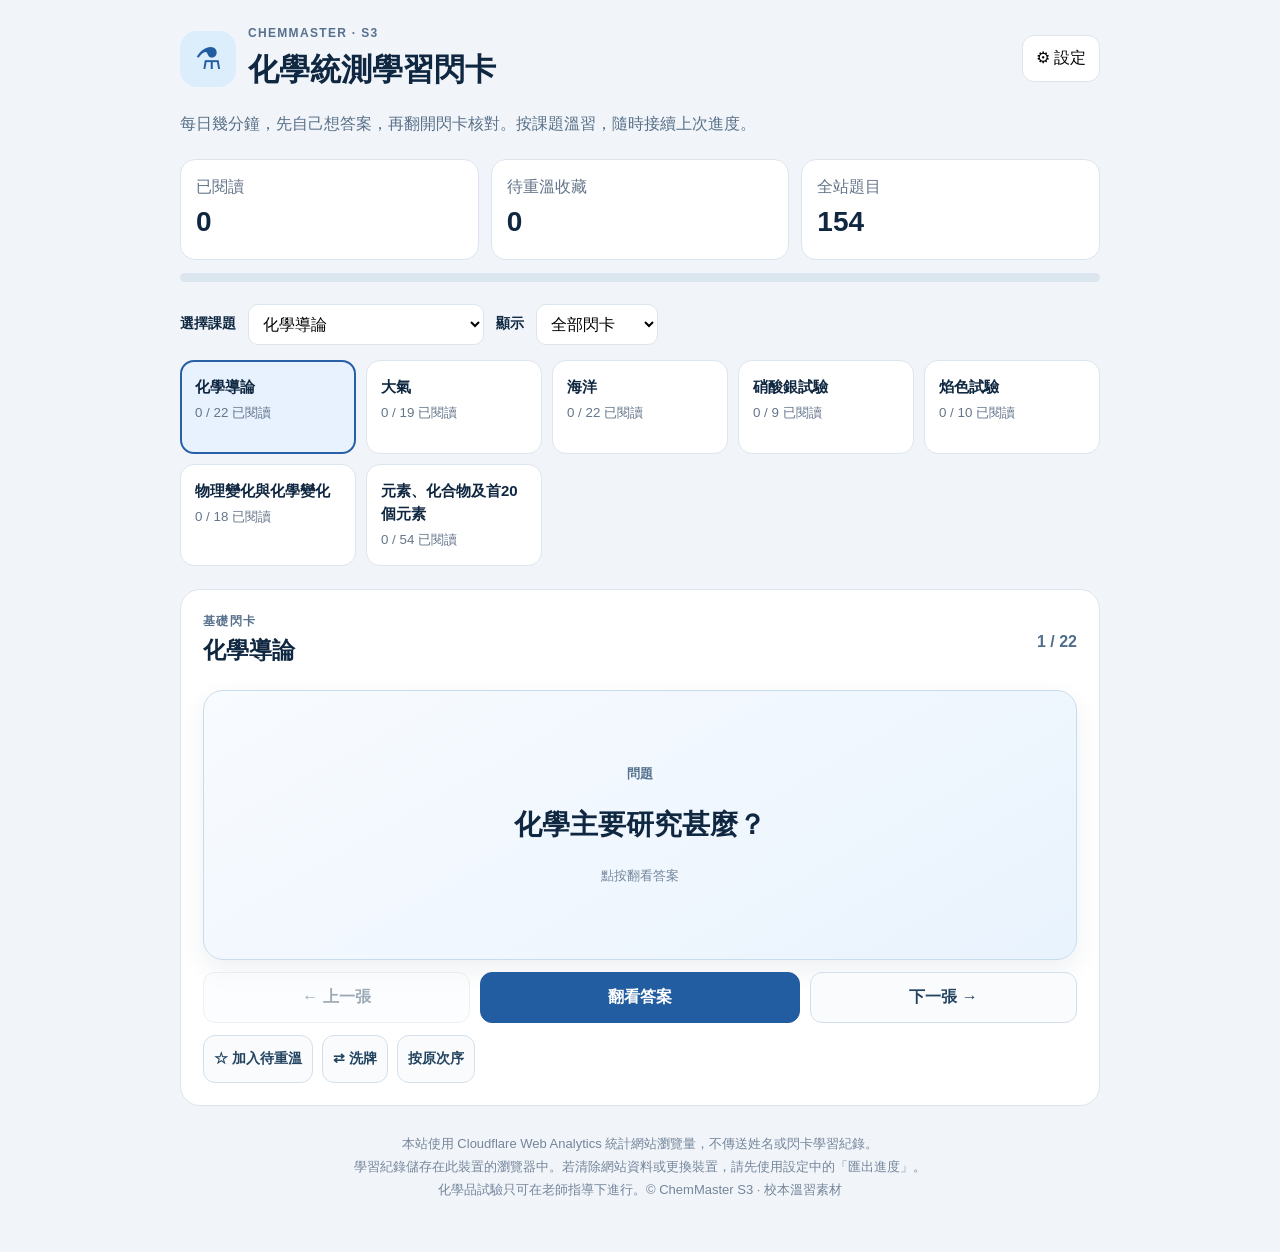
==== commit 5352afef: "加入網站瀏覽量統計" ====
--- a/index.html
+++ b/index.html
@@ -1,7 +1,7 @@
 <!doctype html><html lang="zh-Hant"><head><meta charset="utf-8"><meta name="viewport" content="width=device-width,initial-scale=1,viewport-fit=cover"><meta name="theme-color" content="#0f2740"><meta name="description" content="中三級化學統測基礎學習閃卡，支援課題分類、進度保存及離線溫習。"><title>ChemMaster｜中三級化學閃卡</title><style>:root{color-scheme:light;--navy:#0f2740;--blue:#235da1;--line:#dce5ed;--muted:#64758a;--bg:#f1f5fa}*{box-sizing:border-box}body{margin:0;color:var(--navy);background:var(--bg);font-family:-apple-system,BlinkMacSystemFont,"Noto Sans TC","PingFang TC","Microsoft JhengHei",sans-serif;line-height:1.55}button,select{font:inherit}button{cursor:pointer}button:focus-visible,select:focus-visible,.fileButton:focus-visible{outline:3px solid #42a5f5;outline-offset:3px}.shell{max-width:960px;margin:auto;padding:24px 20px 50px}.top,.brand,.toolbar,.studyHead,.dialogTitle{display:flex;align-items:center;justify-content:space-between;gap:12px}.brand{justify-content:flex-start}.logo{display:grid;place-items:center;background:#dceefb;width:56px;height:56px;border-radius:17px;color:var(--blue);font-size:30px}.overline{font-size:12px;font-weight:800;letter-spacing:.11em;color:#57708d}.top h1{margin:3px 0 0;font-size:clamp(22px,4vw,31px)}.intro{color:#597088;margin:18px 0 23px}.ghost{background:white;border:1px solid var(--line);border-radius:12px;padding:10px 13px;white-space:nowrap}.summary{display:grid;grid-template-columns:repeat(3,1fr);gap:12px}.summary>div{background:white;border:1px solid var(--line);padding:15px;border-radius:15px;display:flex;flex-direction:column}.summary strong{font-size:28px}.muted{color:var(--muted)}.progressbar{margin:13px 0 22px;height:9px;border-radius:20px;background:#dce6ef;overflow:hidden}.progressbar span{display:block;background:#198f82;height:100%;width:0;transition:width .2s}.toolbar{justify-content:flex-start;flex-wrap:wrap;margin-bottom:15px}.toolbar label{font-weight:700;font-size:14px}.toolbar select{background:white;border:1px solid var(--line);border-radius:10px;padding:10px;max-width:100%}.topics{display:grid;grid-template-columns:repeat(auto-fit,minmax(175px,1fr));gap:10px;margin-bottom:23px}.topicBtn{text-align:left;background:white;border:1px solid var(--line);border-radius:14px;padding:14px;display:flex;flex-direction:column;gap:5px;min-height:94px;color:var(--navy)}.topicBtn b{font-size:15px}.topicBtn small{color:var(--muted)}.topicBtn.active{border:2px solid #2760a5;padding:13px;background:#e8f2ff}.study{background:white;border:1px solid var(--line);border-radius:20px;padding:22px}.study h2{font-size:23px;margin:3px 0}.counter{color:#516e8d;font-weight:800;white-space:nowrap}.flashcard{width:100%;min-height:270px;background:linear-gradient(150deg,#f8fbff,#e9f3fd);border:1px solid #c9dceb;border-radius:20px;margin:18px 0 12px;padding:25px;display:flex;align-items:center;justify-content:center;flex-direction:column;gap:18px;color:var(--navy);box-shadow:0 10px 26px #13334d13}.flashcard.answer{background:linear-gradient(150deg,#f5fffa,#def7ea);border-color:#addbc4}.cardTop{font-weight:800;color:#55718d;font-size:13px}.cardText{font-size:clamp(21px,3.2vw,28px);line-height:1.65;white-space:pre-wrap;overflow-wrap:anywhere;font-weight:750;max-width:660px}.cardHint{font-size:13px;color:#73869b}.actions{display:grid;grid-template-columns:1fr 1.2fr 1fr;gap:10px}.actions button,.secondaryActions button,.dialogButtons button,.fileButton{border:1px solid #d4dfeb;border-radius:12px;background:#f9fbfd;color:#234460;padding:12px 10px;font-weight:750}.actions button.primary{background:var(--blue);border-color:var(--blue);color:white}.actions button:disabled,.secondaryActions button:disabled{opacity:.45;cursor:not-allowed}.secondaryActions{display:flex;flex-wrap:wrap;gap:9px;margin-top:12px}.secondaryActions button{font-size:14px}.secondaryActions button.selected{background:#fff5dc;border-color:#dba842;color:#78551b}.notice{background:#fff8eb;padding:12px;border-radius:10px;color:#86601c}footer{color:#75859a;font-size:13px;text-align:center;margin-top:26px;line-height:1.8}dialog{max-width:460px;width:calc(100% - 32px);border:0;border-radius:19px;padding:0;box-shadow:0 25px 80px #0e294852}dialog::backdrop{background:#0c233a8c}.dialogContent{padding:23px}.dialogTitle h2{margin:0}.close{border:0;background:transparent;font-size:20px}.dialogButtons{display:grid;gap:10px;margin-top:20px}.fileButton{text-align:center;cursor:pointer}.dialogButtons .danger{color:#ab3131;background:#fff4f2;border-color:#f2c4bb}.small{font-size:12px}@media(max-width:550px){.shell{padding:16px 12px 35px}.logo{width:45px;height:45px}.summary>div{padding:12px}.summary strong{font-size:23px}.summary .muted{font-size:12px}.topics{grid-template-columns:repeat(2,minmax(0,1fr))}.study{padding:15px}.flashcard{min-height:290px;padding:17px}.actions{gap:7px}.actions button{font-size:13px;padding:12px 4px}.secondaryActions button{flex:1}.toolbar select{flex:1;min-width:105px}.toolbar label{width:100%}}@media(prefers-reduced-motion:reduce){*{transition:none!important}}
 
 .cardImage{display:block;max-width:min(100%,680px);max-height:360px;width:auto;height:auto;object-fit:contain;border-radius:8px;background:#fff}.cardImage[hidden],.zoomButton[hidden],.imageCredit[hidden]{display:none}.imageCredit{font-size:12px;color:#536b7e;font-weight:400;line-height:1.4}.zoomButton{display:block;margin:0 auto 12px;border:1px solid #cbd9e6;background:white;border-radius:10px;padding:8px 14px;color:#234460}.imageDialogContent{padding:18px}.imageDialogContent img{display:block;max-width:100%;max-height:75vh;object-fit:contain;margin:14px auto}#imageDialog{width:min(960px,calc(100% - 24px));max-width:960px}#imageDialog .imageCredit{text-align:center}@media(max-width:550px){.cardImage{max-height:280px}.imageDialogContent{padding:12px}}
-</style></head><body><div class="shell"><header class="top"><div class="brand"><span class="logo" aria-hidden="true">⚗</span><div><div class="overline">CHEMMASTER · S3</div><h1>化學統測學習閃卡</h1></div></div><button class="ghost" id="settingsButton" type="button" aria-label="開啟設定">⚙ 設定</button></header><p class="intro">每日幾分鐘，先自己想答案，再翻開閃卡核對。按課題溫習，隨時接續上次進度。</p><div class="summary"><div><span class="muted">已閱讀</span><strong id="seenCount">0</strong></div><div><span class="muted">待重溫收藏</span><strong id="savedCount">0</strong></div><div><span class="muted">全站題目</span><strong id="totalCount">0</strong></div></div><div class="progressbar" aria-label="總閱讀進度"><span id="totalBar"></span></div><div class="toolbar"><label for="topicSelect">選擇課題</label><select id="topicSelect"></select><label for="modeSelect">顯示</label><select id="modeSelect"><option value="all">全部閃卡</option><option value="saved">只看待重溫</option><option value="unseen">只看未讀</option></select></div><section class="topics" id="topics" aria-label="課題分類"></section><section class="study" aria-label="溫習卡片"><div class="studyHead"><div><div class="overline" id="sectionLabel">請選擇課題</div><h2 id="topicTitle">準備開始</h2></div><div class="counter" id="counter">0 / 0</div></div><button class="flashcard" id="flashcard" type="button" aria-live="polite"><span class="cardTop" id="faceLabel">問題</span><span class="cardText" id="cardText">載入中……</span><img id="cardImage" class="cardImage" alt="" hidden><span id="imageCredit" class="imageCredit" hidden></span><span class="cardHint" id="cardHint">點按翻開答案</span></button><button id="zoomButton" class="zoomButton" type="button" hidden>🔎 放大圖片</button><div class="actions"><button id="prevButton" type="button">← 上一張</button><button id="flipButton" type="button" class="primary">翻看答案</button><button id="nextButton" type="button">下一張 →</button></div><div class="secondaryActions"><button id="saveButton" type="button" aria-pressed="false">☆ 加入待重溫</button><button id="shuffleButton" type="button">⇄ 洗牌</button><button id="resetOrderButton" type="button">按原次序</button></div><p id="emptyNotice" class="notice" hidden>目前沒有符合條件的卡片，請選擇「全部閃卡」或其他課題。</p></section><footer>學習紀錄儲存在此裝置的瀏覽器中。若清除網站資料或更換裝置，請先使用設定中的「匯出進度」。<br>化學品試驗只可在老師指導下進行。© ChemMaster S3 · 校本溫習素材</footer></div><dialog id="settingsDialog"><form method="dialog" class="dialogContent"><div class="dialogTitle"><h2>進度及設定</h2><button type="submit" class="close">✕</button></div><p>「已閱讀」會在你首次翻開答案時自動記錄。「待重溫」可自行收藏或取消；不設測驗評分。</p><div class="dialogButtons"><button id="exportButton" type="button">⬇ 匯出進度 JSON</button><label class="fileButton" for="importInput">⬆ 匯入進度 JSON</label><input id="importInput" type="file" accept=".json,application/json" hidden><button id="clearButton" type="button" class="danger">清除全部學習進度</button></div><p class="muted small">進度只記錄卡片 ID、閱讀狀態、收藏及瀏覽位置，不收集姓名或帳號。</p></form></dialog><dialog id="imageDialog" aria-labelledby="zoomTitle"><div class="imageDialogContent"><div class="dialogTitle"><h2 id="zoomTitle">圖片放大</h2><button type="button" id="closeImageButton" class="close" aria-label="關閉圖片">✕</button></div><img id="zoomImage" alt=""><p id="zoomCredit" class="imageCredit"></p></div></dialog><script>
+</style></head><body><div class="shell"><header class="top"><div class="brand"><span class="logo" aria-hidden="true">⚗</span><div><div class="overline">CHEMMASTER · S3</div><h1>化學統測學習閃卡</h1></div></div><button class="ghost" id="settingsButton" type="button" aria-label="開啟設定">⚙ 設定</button></header><p class="intro">每日幾分鐘，先自己想答案，再翻開閃卡核對。按課題溫習，隨時接續上次進度。</p><div class="summary"><div><span class="muted">已閱讀</span><strong id="seenCount">0</strong></div><div><span class="muted">待重溫收藏</span><strong id="savedCount">0</strong></div><div><span class="muted">全站題目</span><strong id="totalCount">0</strong></div></div><div class="progressbar" aria-label="總閱讀進度"><span id="totalBar"></span></div><div class="toolbar"><label for="topicSelect">選擇課題</label><select id="topicSelect"></select><label for="modeSelect">顯示</label><select id="modeSelect"><option value="all">全部閃卡</option><option value="saved">只看待重溫</option><option value="unseen">只看未讀</option></select></div><section class="topics" id="topics" aria-label="課題分類"></section><section class="study" aria-label="溫習卡片"><div class="studyHead"><div><div class="overline" id="sectionLabel">請選擇課題</div><h2 id="topicTitle">準備開始</h2></div><div class="counter" id="counter">0 / 0</div></div><button class="flashcard" id="flashcard" type="button" aria-live="polite"><span class="cardTop" id="faceLabel">問題</span><span class="cardText" id="cardText">載入中……</span><img id="cardImage" class="cardImage" alt="" hidden><span id="imageCredit" class="imageCredit" hidden></span><span class="cardHint" id="cardHint">點按翻開答案</span></button><button id="zoomButton" class="zoomButton" type="button" hidden>🔎 放大圖片</button><div class="actions"><button id="prevButton" type="button">← 上一張</button><button id="flipButton" type="button" class="primary">翻看答案</button><button id="nextButton" type="button">下一張 →</button></div><div class="secondaryActions"><button id="saveButton" type="button" aria-pressed="false">☆ 加入待重溫</button><button id="shuffleButton" type="button">⇄ 洗牌</button><button id="resetOrderButton" type="button">按原次序</button></div><p id="emptyNotice" class="notice" hidden>目前沒有符合條件的卡片，請選擇「全部閃卡」或其他課題。</p></section><footer>本站使用 Cloudflare Web Analytics 統計網站瀏覽量，不傳送姓名或閃卡學習紀錄。<br>學習紀錄儲存在此裝置的瀏覽器中。若清除網站資料或更換裝置，請先使用設定中的「匯出進度」。<br>化學品試驗只可在老師指導下進行。© ChemMaster S3 · 校本溫習素材</footer></div><dialog id="settingsDialog"><form method="dialog" class="dialogContent"><div class="dialogTitle"><h2>進度及設定</h2><button type="submit" class="close">✕</button></div><p>「已閱讀」會在你首次翻開答案時自動記錄。「待重溫」可自行收藏或取消；不設測驗評分。</p><div class="dialogButtons"><button id="exportButton" type="button">⬇ 匯出進度 JSON</button><label class="fileButton" for="importInput">⬆ 匯入進度 JSON</label><input id="importInput" type="file" accept=".json,application/json" hidden><button id="clearButton" type="button" class="danger">清除全部學習進度</button></div><p class="muted small">進度只記錄卡片 ID、閱讀狀態、收藏及瀏覽位置，不收集姓名或帳號。</p></form></dialog><dialog id="imageDialog" aria-labelledby="zoomTitle"><div class="imageDialogContent"><div class="dialogTitle"><h2 id="zoomTitle">圖片放大</h2><button type="button" id="closeImageButton" class="close" aria-label="關閉圖片">✕</button></div><img id="zoomImage" alt=""><p id="zoomCredit" class="imageCredit"></p></div></dialog><script>
 /* Generated offline question bundle */
 window.CHEM_CARDS=[{"topic":"化學導論","q":"化學主要研究甚麼？","a":"物質的成分、結構、性質，以及物質之間的反應。","id":"s3-01-001","section":"基礎溫習"},{"topic":"化學導論","q":"做實驗前應佩戴甚麼保護裝備？","a":"按實驗風險佩戴安全眼鏡、實驗袍及合適的防護用品。","id":"s3-01-002","section":"基礎溫習"},{"topic":"化學導論","q":"可否直接嗅聞或品嚐化學品？","a":"不可。不可品嚐化學品，也不應直接嗅聞。","id":"s3-01-003","section":"基礎溫習"},{"topic":"化學導論","q":"化學品濺進眼睛，應怎樣做？","a":"立即用大量清水沖洗眼睛，並立刻通知老師。","id":"s3-01-004","section":"基礎溫習"},{"topic":"化學導論","q":"試管加熱時，管口應朝向哪裏？","a":"朝向沒有人的方向，不可朝向自己或別人。","id":"s3-01-005","section":"基礎溫習"},{"topic":"化學導論","q":"「易燃」標示代表甚麼？","a":"物質容易着火，應遠離火焰、火花及熱源。","id":"s3-01-006","section":"基礎溫習","answerImage":{"src":"images/original/01_危險警告標籤_表1.1.png","alt":"危險警告標籤對照表","credit":"電子書 1A，書頁 10，表 1.1"}},{"topic":"化學導論","q":"「助燃」標示代表甚麼？","a":"物質可促進其他物質燃燒；助燃不等於本身易燃。","id":"s3-01-007","section":"基礎溫習","answerImage":{"src":"images/original/01_危險警告標籤_表1.1.png","alt":"危險警告標籤對照表","credit":"電子書 1A，書頁 10，表 1.1"}},{"topic":"化學導論","q":"「腐蝕性」標示代表甚麼？","a":"物質可能嚴重損傷皮膚、眼睛或腐蝕材料。","id":"s3-01-008","section":"基礎溫習","answerImage":{"src":"images/original/01_危險警告標籤_表1.1.png","alt":"危險警告標籤對照表","credit":"電子書 1A，書頁 10，表 1.1"}},{"topic":"化學導論","q":"打破玻璃儀器應怎樣處理？","a":"立即通知老師；不要徒手撿拾碎玻璃。","id":"s3-01-010","section":"基礎溫習"},{"topic":"化學導論","q":"化學實驗室內可以飲食嗎？","a":"不可。化學品可能污染食物或飲品。","id":"s3-01-011","section":"基礎溫習"},{"topic":"化學導論","q":"長頭髮做實驗前應怎樣處理？","a":"應將長頭髮束好，避免接觸火焰或化學品。","id":"s3-01-012","section":"基礎溫習"},{"topic":"化學導論","q":"為何使用本生燈前要檢查附近物品？","a":"避免紙張或其他易燃物品着火。","id":"s3-01-013","section":"基礎溫習"},{"topic":"化學導論","q":"皮膚沾上化學品應怎樣做？","a":"立即通知老師，按指示用大量清水沖洗。","id":"s3-01-014","section":"基礎溫習"},{"topic":"化學導論","q":"實驗後離開實驗室前應做甚麼？","a":"清潔工作位置、妥善處理器材並洗手。","id":"s3-01-015","section":"基礎溫習"},{"topic":"化學導論","q":"為何不可擅自混合化學品？","a":"混合後可能產生危險反應或有害氣體。","id":"s3-01-016","section":"基礎溫習"},{"topic":"化學導論","q":"骷髏頭及交叉骨標示表示甚麼？","a":"急性毒性：接觸、吸入或吞食可能引起嚴重中毒。","id":"s3-01-017","section":"基礎溫習","answerImage":{"src":"images/original/01_危險警告標籤_表1.1.png","alt":"危險警告標籤對照表","credit":"電子書 1A，書頁 10，表 1.1"}},{"topic":"化學導論","q":"爆炸炸彈圖案代表甚麼？","a":"物質有爆炸危險，必須避免碰撞、火焰或不適當加熱。","id":"s3-01-019","section":"基礎溫習","answerImage":{"src":"images/original/01_危險警告標籤_表1.1.png","alt":"危險警告標籤對照表","credit":"電子書 1A，書頁 10，表 1.1"}},{"topic":"大氣","q":"乾燥空氣的主要成分是甚麼？","a":"氮氣約佔 78%，氧氣約佔 21%；其餘包括少量氬氣和二氧化碳。","id":"s3-02-001","section":"基礎溫習"},{"topic":"大氣","q":"空氣是純物質還是混合物？","a":"混合物，因為空氣含有多種氣體。","id":"s3-02-002","section":"基礎溫習"},{"topic":"大氣","q":"空氣中的水蒸氣含量是否固定？","a":"不是。水蒸氣含量會隨天氣、溫度和濕度改變。","id":"s3-02-003","section":"基礎溫習"},{"topic":"大氣","q":"氧有哪些用途？","a":"醫療供氧、協助燃燒，以及工業焊接或切割。","id":"s3-02-004","section":"基礎溫習"},{"topic":"大氣","q":"氮有哪些用途？","a":"製造氨和肥料、作惰性保護氣體，以及液氮冷凍。","id":"s3-02-005","section":"基礎溫習"},{"topic":"大氣","q":"氬有哪些用途？","a":"用於燈泡及焊接的保護氣體，因為它不易與其他物質反應。","id":"s3-02-006","section":"基礎溫習"},{"topic":"大氣","q":"二氧化碳有哪些用途？","a":"用於汽水、滅火器及乾冰冷卻等。","id":"s3-02-007","section":"基礎溫習"},{"topic":"大氣","q":"如何把空氣轉化成液態空氣？","a":"先除去水蒸氣及二氧化碳，再經壓縮和冷卻，使空氣液化。","id":"s3-02-008","section":"基礎溫習"},{"topic":"大氣","q":"分餾液態空氣利用甚麼性質的差異？","a":"各氣體的沸點不同。","id":"s3-02-009","section":"基礎溫習"},{"topic":"大氣","q":"液態空氣分餾時，氮和氧哪一種先餾出？","a":"氮較先餾出，因為氮的沸點比氧低。","id":"s3-02-010","section":"基礎溫習"},{"topic":"大氣","q":"分餾是物理還是化學變化？","a":"物理變化，沒有生成新物質。","id":"s3-02-011","section":"基礎溫習"},{"topic":"大氣","q":"空氣中哪一種氣體含量最多？","a":"氮氣，約佔乾燥空氣體積的78%。","id":"s3-02-012","section":"基礎溫習"},{"topic":"大氣","q":"空氣中的氧氣約佔多少體積？","a":"約21%。","id":"s3-02-013","section":"基礎溫習"},{"topic":"大氣","q":"氬氣約佔乾燥空氣體積多少？","a":"約0.93%。","id":"s3-02-014","section":"基礎溫習"},{"topic":"大氣","q":"氧氣本身是否可燃？","a":"氧氣本身不是燃料，但能支持燃燒。","id":"s3-02-015","section":"基礎溫習"},{"topic":"大氣","q":"為甚麼薯片包裝袋常充入氮？","a":"氮氣不活潑，可減少食物與氧接觸而變質。","id":"s3-02-016","section":"基礎溫習"},{"topic":"大氣","q":"為甚麼分餾液態空氣前要除去塵埃？","a":"避免雜質進入及阻塞設備。","id":"s3-02-017","section":"基礎溫習"},{"topic":"大氣","q":"為甚麼液化前要去除水蒸氣和二氧化碳？","a":"它們冷卻時會凝固，可能堵塞設備。","id":"s3-02-018","section":"基礎溫習"},{"topic":"大氣","q":"分餾液態空氣主要經哪三個階段？","a":"淨化 → 液化 → 分餾。","id":"s3-02-019","section":"基礎溫習"},{"topic":"海洋","q":"五種常見分離方法是甚麼？","a":"傾析法、過濾法、蒸發法、結晶法、蒸餾法。","id":"s3-03-001","section":"基礎溫習"},{"topic":"海洋","q":"如何把已沉底的砂粒與海水分離？","a":"可用傾析法：小心倒出上層液體，留下沉底砂粒。","id":"s3-03-002","section":"基礎溫習","answerImage":{"src":"images/original/02_傾析法_圖3.4.png","alt":"傾析法的裝置圖及操作照片","credit":"電子書 1A，書頁 57，圖 3.4"}},{"topic":"海洋","q":"如何從含泥海水中除去不溶的泥粒？","a":"過濾法；泥粒留在濾紙上，濾液通過。","id":"s3-03-003","section":"基礎溫習","answerImage":{"src":"images/original/03_過濾法_圖3.5.png","alt":"過濾法的裝置圖及操作照片","credit":"電子書 1A，書頁 57，圖 3.5"}},{"topic":"海洋","q":"過濾能否除去海水中的溶解鹽？","a":"不能。溶解了的鹽會隨水通過一般濾紙。","id":"s3-03-004","section":"基礎溫習"},{"topic":"海洋","q":"若只想從鹽水得到食鹽，可用甚麼方法？","a":"蒸發水分，或讓濃縮溶液結晶，可取得鹽；海水中可能有其他鹽類。","id":"s3-03-005","section":"基礎溫習","answerImage":{"src":"images/original/04_蒸發裝置_圖3.7.png","alt":"蒸發裝置圖及操作照片","credit":"電子書 1A，書頁 58，圖 3.7"}},{"topic":"海洋","q":"蒸發法和結晶法有甚麼分別？","a":"蒸發法藉移除溶劑回收溶質；結晶法讓溶質形成晶體，常利用熱飽和溶液冷卻。","id":"s3-03-006","section":"基礎溫習"},{"topic":"海洋","q":"若想從海水得到純水，應用甚麼方法？","a":"簡單蒸餾法：令水汽化，再把水蒸氣冷凝並收集。","id":"s3-03-007","section":"基礎溫習","answerImage":{"src":"images/original/05_簡單蒸餾裝置_圖3.12.png","alt":"簡單蒸餾裝置圖","credit":"電子書 1A，書頁 62，圖 3.12"}},{"topic":"海洋","q":"蒸餾海水時，食鹽主要留在哪裏？","a":"留在蒸餾燒瓶中，而非進入蒸餾液。","id":"s3-03-008","section":"基礎溫習","answerImage":{"src":"images/original/06_利氏冷凝器蒸餾裝置_圖3.14.png","alt":"利氏冷凝器蒸餾裝置圖","credit":"電子書 1A，書頁 63，圖 3.14"}},{"topic":"海洋","q":"冷凝器的用途是甚麼？","a":"把水蒸氣冷卻成液態水，以便收集。","id":"s3-03-009","section":"基礎溫習","answerImage":{"src":"images/original/06_利氏冷凝器蒸餾裝置_圖3.14.png","alt":"利氏冷凝器蒸餾裝置圖","credit":"電子書 1A，書頁 63，圖 3.14"}},{"topic":"海洋","q":"冷凝器的冷卻水應從哪一端進入？","a":"從較低的接口進入，較高的接口流出，讓水套充分充滿冷卻水。","id":"s3-03-010","section":"基礎溫習","answerImage":{"src":"images/original/06_利氏冷凝器蒸餾裝置_圖3.14.png","alt":"利氏冷凝器蒸餾裝置圖","credit":"電子書 1A，書頁 63，圖 3.14"}},{"topic":"海洋","q":"温度計的球管在蒸餾裝置中應放在哪裏？","a":"在蒸餾頭的支管入口附近，以測量進入冷凝器的蒸氣溫度。","id":"s3-03-011","section":"基礎溫習","answerImage":{"src":"images/original/06_利氏冷凝器蒸餾裝置_圖3.14.png","alt":"利氏冷凝器蒸餾裝置圖","credit":"電子書 1A，書頁 63，圖 3.14"}},{"topic":"海洋","q":"為何在蒸餾前放入防漰沸小粒？","a":"令液體平穩沸騰，減少突然漰沸的風險。","id":"s3-03-012","section":"基礎溫習","answerImage":{"src":"images/original/06_利氏冷凝器蒸餾裝置_圖3.14.png","alt":"利氏冷凝器蒸餾裝置圖","credit":"電子書 1A，書頁 63，圖 3.14"}},{"topic":"海洋","q":"蒸餾時可否把燒瓶加熱至完全乾涸？","a":"不可。應在蒸乾前停止加熱，避免過熱和危險。","id":"s3-03-013","section":"基礎溫習","answerImage":{"src":"images/original/06_利氏冷凝器蒸餾裝置_圖3.14.png","alt":"利氏冷凝器蒸餾裝置圖","credit":"電子書 1A，書頁 63，圖 3.14"}},{"topic":"海洋","q":"甚麼是傾析法？","a":"讓固體沉降後，小心倒出上層液體。","id":"s3-03-014","section":"基礎溫習","answerImage":{"src":"images/original/02_傾析法_圖3.4.png","alt":"傾析法的裝置圖及操作照片","credit":"電子書 1A，書頁 57，圖 3.4"}},{"topic":"海洋","q":"甚麼是過濾法？","a":"以濾紙等過濾介質截留不溶性固體。","id":"s3-03-015","section":"基礎溫習","answerImage":{"src":"images/original/03_過濾法_圖3.5.png","alt":"過濾法的裝置圖及操作照片","credit":"電子書 1A，書頁 57，圖 3.5"}},{"topic":"海洋","q":"甚麼是蒸發法？","a":"使溶劑汽化，留下溶解的固體。","id":"s3-03-016","section":"基礎溫習","answerImage":{"src":"images/original/04_蒸發裝置_圖3.7.png","alt":"蒸發裝置圖及操作照片","credit":"電子書 1A，書頁 58，圖 3.7"}},{"topic":"海洋","q":"甚麼是結晶法？","a":"讓已溶解的固體形成晶體，通常可得到較純的固體。","id":"s3-03-017","section":"基礎溫習"},{"topic":"海洋","q":"甚麼是蒸餾法？","a":"先使液體沸騰汽化，再冷卻凝結並收集液體。","id":"s3-03-018","section":"基礎溫習","answerImage":{"src":"images/original/05_簡單蒸餾裝置_圖3.12.png","alt":"簡單蒸餾裝置圖","credit":"電子書 1A，書頁 62，圖 3.12"}},{"topic":"海洋","q":"蒸餾海水所得的餾液主要是甚麼？","a":"水。","id":"s3-03-025","section":"基礎溫習"},{"topic":"海洋","q":"蒸餾燒瓶為何不能完全裝滿？","a":"要留有空間讓液體沸騰，減低液體濺入冷凝器的風險。","id":"s3-03-028","section":"基礎溫習","answerImage":{"src":"images/original/06_利氏冷凝器蒸餾裝置_圖3.14.png","alt":"利氏冷凝器蒸餾裝置圖","credit":"電子書 1A，書頁 63，圖 3.14"}},{"topic":"硝酸銀試驗","q":"硝酸銀試驗主要檢測甚麼？","a":"氯離子／氯化物（Cl⁻）。","id":"s3-04-001","section":"基礎溫習"},{"topic":"硝酸銀試驗","q":"進行硝酸銀試驗的正確次序？","a":"把鹽樣本溶於去離子水 → 加入過量稀硝酸 → 加入硝酸銀溶液。","id":"s3-04-002","section":"基礎溫習","answerImage":{"src":"images/original/09_硝酸銀試驗_圖3.17.png","alt":"硝酸銀試驗前後及白色沉澱","credit":"電子書 1A，書頁 68，圖 3.17"}},{"topic":"硝酸銀試驗","q":"氯化物的陽性結果是甚麼？","a":"出現白色氯化銀沉澱（AgCl）。","id":"s3-04-003","section":"基礎溫習","answerImage":{"src":"images/original/09_硝酸銀試驗_圖3.17.png","alt":"硝酸銀試驗前後及白色沉澱","credit":"電子書 1A，書頁 68，圖 3.17"}},{"topic":"硝酸銀試驗","q":"為甚麼先加入稀硝酸？","a":"減少其他離子（如碳酸根）產生沉澱的干擾。","id":"s3-04-005","section":"基礎溫習"},{"topic":"硝酸銀試驗","q":"酸化時為何不使用稀氫氯酸？","a":"氫氯酸會額外加入Cl⁻，可能產生假陽性白色沉澱。","id":"s3-04-006","section":"基礎溫習"},{"topic":"硝酸銀試驗","q":"出現白色沉澱是否就可斷定樣本含氯化鈉？","a":"不可以。此試驗指出可能含氯化物，不能單獨證明陽離子是Na⁺。","id":"s3-04-007","section":"基礎溫習"},{"topic":"硝酸銀試驗","q":"試驗中一般用甚麼酸酸化？","a":"稀硝酸。","id":"s3-04-012","section":"基礎溫習"},{"topic":"硝酸銀試驗","q":"海水可用硝酸銀試驗檢測甚麼？","a":"氯化物（含氯離子）。","id":"s3-04-015","section":"基礎溫習"},{"topic":"硝酸銀試驗","q":"看到沉澱應描述哪兩項？","a":"有沒有沉澱，以及沉澱的顏色。","id":"s3-04-017","section":"基礎溫習"},{"topic":"焰色試驗","q":"焰色試驗用來辨識甚麼？","a":"部分金屬元素／金屬離子，根據其特徵焰色作初步判斷。","id":"s3-05-001","section":"基礎溫習","answerImage":{"src":"images/original/07_焰色試驗步驟_圖3.16.png","alt":"焰色試驗的三個步驟","credit":"電子書 1A，書頁 67，圖 3.16"}},{"topic":"焰色試驗","q":"鈉（Na⁺）的焰色是甚麼？","a":"金黃色。","id":"s3-05-002","section":"基礎溫習","answerImage":{"src":"images/original/08_四種焰色_表3.3.png","alt":"鉀、鈉、鈣及銅的焰色","credit":"電子書 1A，書頁 67，表 3.3"}},{"topic":"焰色試驗","q":"鉀（K⁺）的焰色是甚麼？","a":"淡紫色。","id":"s3-05-003","section":"基礎溫習","answerImage":{"src":"images/original/08_四種焰色_表3.3.png","alt":"鉀、鈉、鈣及銅的焰色","credit":"電子書 1A，書頁 67，表 3.3"}},{"topic":"焰色試驗","q":"鈣（Ca²⁺）的焰色是甚麼？","a":"磚紅色。","id":"s3-05-004","section":"基礎溫習","answerImage":{"src":"images/original/08_四種焰色_表3.3.png","alt":"鉀、鈉、鈣及銅的焰色","credit":"電子書 1A，書頁 67，表 3.3"}},{"topic":"焰色試驗","q":"銅（Cu²⁺）化合物常見的焰色是甚麼？","a":"藍綠色。","id":"s3-05-005","section":"基礎溫習","answerImage":{"src":"images/original/08_四種焰色_表3.3.png","alt":"鉀、鈉、鈣及銅的焰色","credit":"電子書 1A，書頁 67，表 3.3"}},{"topic":"焰色試驗","q":"進行焰色試驗時應使用哪一種本生燈火焰？","a":"無光焰，避免黃色發光焰影響觀察。","id":"s3-05-006","section":"基礎溫習","answerImage":{"src":"images/original/07_焰色試驗步驟_圖3.16.png","alt":"焰色試驗的三個步驟","credit":"電子書 1A，書頁 67，圖 3.16"}},{"topic":"焰色試驗","q":"為甚麼試驗前要清潔鎳鉻線？","a":"除去殘留雜質，避免其他金屬污染焰色結果。","id":"s3-05-007","section":"基礎溫習","answerImage":{"src":"images/original/07_焰色試驗步驟_圖3.16.png","alt":"焰色試驗的三個步驟","credit":"電子書 1A，書頁 67，圖 3.16"}},{"topic":"焰色試驗","q":"樣本呈金黃色火焰，可推斷甚麼？","a":"樣本可能含鈉；單靠焰色不能判斷是哪一種鈉化合物。","id":"s3-05-008","section":"基礎溫習"},{"topic":"焰色試驗","q":"如何配合兩種試驗支持樣本是氯化鈉？","a":"焰色金黃色支持含鈉；硝酸銀試驗出現白色沉澱支持含氯化物。","id":"s3-05-009","section":"基礎溫習"},{"topic":"焰色試驗","q":"焰色試驗能否單靠顏色辨認所有金屬？","a":"不能，並非所有金屬離子都有清楚或獨特的焰色。","id":"s3-05-018","section":"基礎溫習"},{"topic":"物理變化與化學變化","q":"甚麼是物理變化？","a":"沒有生成新物質的變化，例如冰熔化。","id":"s3-06-001","section":"基礎溫習"},{"topic":"物理變化與化學變化","q":"甚麼是化學變化？","a":"生成一種或多種新物質的變化，例如鐵生鏽。","id":"s3-06-002","section":"基礎溫習"},{"topic":"物理變化與化學變化","q":"冰熔化屬於甚麼變化？","a":"物理變化，仍然是H₂O。","id":"s3-06-003","section":"基礎溫習"},{"topic":"物理變化與化學變化","q":"食鹽溶於水通常屬於甚麼變化？","a":"物理變化，沒有產生新物質；可蒸發水分回收食鹽。","id":"s3-06-004","section":"基礎溫習"},{"topic":"物理變化與化學變化","q":"蠟燭熔化與蠟燭燃燒分別是甚麼變化？","a":"熔化是物理變化；燃燒是化學變化。","id":"s3-06-005","section":"基礎溫習"},{"topic":"物理變化與化學變化","q":"鐵生鏽屬於甚麼變化？","a":"化學變化，生成鐵鏽等新物質。","id":"s3-06-006","section":"基礎溫習"},{"topic":"物理變化與化學變化","q":"出現氣泡一定代表化學變化嗎？","a":"不一定；沸騰也會出現氣泡。要判斷有否新物質生成。","id":"s3-06-007","section":"基礎溫習"},{"topic":"物理變化與化學變化","q":"顏色改變一定代表化學變化嗎？","a":"不一定；需要證據判斷是否生成新物質。","id":"s3-06-008","section":"基礎溫習"},{"topic":"物理變化與化學變化","q":"化學變化常見跡象有哪些？","a":"可能有顏色改變、放出氣體、形成沉澱、溫度或光的變化，但不能只憑一項斷定。","id":"s3-06-009","section":"基礎溫習"},{"topic":"物理變化與化學變化","q":"水變成水蒸氣屬於甚麼變化？","a":"物理變化，水仍是水。","id":"s3-06-011","section":"基礎溫習"},{"topic":"物理變化與化學變化","q":"紙張剪碎屬於甚麼變化？","a":"物理變化，沒有新物質生成。","id":"s3-06-016","section":"基礎溫習"},{"topic":"物理變化與化學變化","q":"紙張燃燒屬於甚麼變化？","a":"化學變化，形成灰燼及氣體等新物質。","id":"s3-06-017","section":"基礎溫習"},{"topic":"物理變化與化學變化","q":"化學變化是否一定產生氣體？","a":"不是。生成氣體是可能的現象，但不是必然。","id":"s3-06-018","section":"基礎溫習"},{"topic":"物理變化與化學變化","q":"加熱物質是否一定引起化學變化？","a":"不是；熔化和沸騰都是物理變化。","id":"s3-06-020","section":"基礎溫習"},{"topic":"元素、化合物及首20個元素","q":"原子序 1 的元素是甚麼？寫出名稱及符號。","a":"氫（H）","id":"s3-07-001","section":"基礎溫習"},{"topic":"元素、化合物及首20個元素","q":"原子序 2 的元素是甚麼？寫出名稱及符號。","a":"氦（He）","id":"s3-07-002","section":"基礎溫習"},{"topic":"元素、化合物及首20個元素","q":"原子序 3 的元素是甚麼？寫出名稱及符號。","a":"鋰（Li）","id":"s3-07-003","section":"基礎溫習"},{"topic":"元素、化合物及首20個元素","q":"原子序 4 的元素是甚麼？寫出名稱及符號。","a":"鈹（Be）","id":"s3-07-004","section":"基礎溫習"},{"topic":"元素、化合物及首20個元素","q":"原子序 5 的元素是甚麼？寫出名稱及符號。","a":"硼（B）","id":"s3-07-005","section":"基礎溫習"},{"topic":"元素、化合物及首20個元素","q":"原子序 6 的元素是甚麼？寫出名稱及符號。","a":"碳（C）","id":"s3-07-006","section":"基礎溫習"},{"topic":"元素、化合物及首20個元素","q":"原子序 7 的元素是甚麼？寫出名稱及符號。","a":"氮（N）","id":"s3-07-007","section":"基礎溫習"},{"topic":"元素、化合物及首20個元素","q":"原子序 8 的元素是甚麼？寫出名稱及符號。","a":"氧（O）","id":"s3-07-008","section":"基礎溫習"},{"topic":"元素、化合物及首20個元素","q":"原子序 9 的元素是甚麼？寫出名稱及符號。","a":"氟（F）","id":"s3-07-009","section":"基礎溫習"},{"topic":"元素、化合物及首20個元素","q":"原子序 10 的元素是甚麼？寫出名稱及符號。","a":"氖（Ne）","id":"s3-07-010","section":"基礎溫習"},{"topic":"元素、化合物及首20個元素","q":"原子序 11 的元素是甚麼？寫出名稱及符號。","a":"鈉（Na）","id":"s3-07-011","section":"基礎溫習"},{"topic":"元素、化合物及首20個元素","q":"原子序 12 的元素是甚麼？寫出名稱及符號。","a":"鎂（Mg）","id":"s3-07-012","section":"基礎溫習"},{"topic":"元素、化合物及首20個元素","q":"原子序 13 的元素是甚麼？寫出名稱及符號。","a":"鋁（Al）","id":"s3-07-013","section":"基礎溫習"},{"topic":"元素、化合物及首20個元素","q":"原子序 14 的元素是甚麼？寫出名稱及符號。","a":"硅（Si）","id":"s3-07-014","section":"基礎溫習"},{"topic":"元素、化合物及首20個元素","q":"原子序 15 的元素是甚麼？寫出名稱及符號。","a":"磷（P）","id":"s3-07-015","section":"基礎溫習"},{"topic":"元素、化合物及首20個元素","q":"原子序 16 的元素是甚麼？寫出名稱及符號。","a":"硫（S）","id":"s3-07-016","section":"基礎溫習"},{"topic":"元素、化合物及首20個元素","q":"原子序 17 的元素是甚麼？寫出名稱及符號。","a":"氯（Cl）","id":"s3-07-017","section":"基礎溫習"},{"topic":"元素、化合物及首20個元素","q":"原子序 18 的元素是甚麼？寫出名稱及符號。","a":"氬（Ar）","id":"s3-07-018","section":"基礎溫習"},{"topic":"元素、化合物及首20個元素","q":"原子序 19 的元素是甚麼？寫出名稱及符號。","a":"鉀（K）","id":"s3-07-019","section":"基礎溫習"},{"topic":"元素、化合物及首20個元素","q":"原子序 20 的元素是甚麼？寫出名稱及符號。","a":"鈣（Ca）","id":"s3-07-020","section":"基礎溫習"},{"topic":"元素、化合物及首20個元素","q":"元素符號的大小寫規則是甚麼？","a":"第一個字母大寫；若有第二個字母，第二個字母小寫，例如氯是 Cl。","id":"s3-07-021","section":"基礎溫習"},{"topic":"元素、化合物及首20個元素","q":"Na、K、Ca、Cl分別是甚麼元素？","a":"鈉、鉀、鈣、氯。","id":"s3-07-022","section":"基礎溫習"},{"topic":"元素、化合物及首20個元素","q":"元素「氫」的化學符號是甚麼？","a":"H","id":"s3-07-025","section":"基礎溫習"},{"topic":"元素、化合物及首20個元素","q":"元素「氦」的化學符號是甚麼？","a":"He","id":"s3-07-027","section":"基礎溫習"},{"topic":"元素、化合物及首20個元素","q":"元素「鋰」的化學符號是甚麼？","a":"Li","id":"s3-07-029","section":"基礎溫習"},{"topic":"元素、化合物及首20個元素","q":"元素「鈹」的化學符號是甚麼？","a":"Be","id":"s3-07-031","section":"基礎溫習"},{"topic":"元素、化合物及首20個元素","q":"元素「硼」的化學符號是甚麼？","a":"B","id":"s3-07-033","section":"基礎溫習"},{"topic":"元素、化合物及首20個元素","q":"元素「碳」的化學符號是甚麼？","a":"C","id":"s3-07-035","section":"基礎溫習"},{"topic":"元素、化合物及首20個元素","q":"元素「氮」的化學符號是甚麼？","a":"N","id":"s3-07-037","section":"基礎溫習"},{"topic":"元素、化合物及首20個元素","q":"元素「氧」的化學符號是甚麼？","a":"O","id":"s3-07-039","section":"基礎溫習"},{"topic":"元素、化合物及首20個元素","q":"元素「氟」的化學符號是甚麼？","a":"F","id":"s3-07-041","section":"基礎溫習"},{"topic":"元素、化合物及首20個元素","q":"元素「氖」的化學符號是甚麼？","a":"Ne","id":"s3-07-043","section":"基礎溫習"},{"topic":"元素、化合物及首20個元素","q":"元素「鈉」的化學符號是甚麼？","a":"Na","id":"s3-07-045","section":"基礎溫習"},{"topic":"元素、化合物及首20個元素","q":"元素「鎂」的化學符號是甚麼？","a":"Mg","id":"s3-07-047","section":"基礎溫習"},{"topic":"元素、化合物及首20個元素","q":"元素「鋁」的化學符號是甚麼？","a":"Al","id":"s3-07-049","section":"基礎溫習"},{"topic":"元素、化合物及首20個元素","q":"元素「硅」的化學符號是甚麼？","a":"Si","id":"s3-07-051","section":"基礎溫習"},{"topic":"元素、化合物及首20個元素","q":"元素「磷」的化學符號是甚麼？","a":"P","id":"s3-07-053","section":"基礎溫習"},{"topic":"元素、化合物及首20個元素","q":"元素「硫」的化學符號是甚麼？","a":"S","id":"s3-07-055","section":"基礎溫習"},{"topic":"元素、化合物及首20個元素","q":"元素「氯」的化學符號是甚麼？","a":"Cl","id":"s3-07-057","section":"基礎溫習"},{"topic":"元素、化合物及首20個元素","q":"元素「氬」的化學符號是甚麼？","a":"Ar","id":"s3-07-059","section":"基礎溫習"},{"topic":"元素、化合物及首20個元素","q":"元素「鉀」的化學符號是甚麼？","a":"K","id":"s3-07-061","section":"基礎溫習"},{"topic":"元素、化合物及首20個元素","q":"元素「鈣」的化學符號是甚麼？","a":"Ca","id":"s3-07-063","section":"基礎溫習"},{"id":"s3-v2-03-001","topic":"元素、化合物及首20個元素","q":"元素是甚麼？","a":"只由同一種原子組成的純物質。","section":"基礎溫習"},{"id":"s3-v2-03-002","topic":"元素、化合物及首20個元素","q":"化合物是甚麼？","a":"由兩種或以上元素以化學方式結合而成的純物質。","section":"基礎溫習"},{"id":"s3-v2-03-003","topic":"元素、化合物及首20個元素","q":"混合物是甚麼？","a":"由兩種或以上物質混合而成，各成分沒有以化學方式結合。","section":"基礎溫習"},{"id":"s3-v2-03-004","topic":"元素、化合物及首20個元素","q":"海水是元素、化合物還是混合物？","a":"混合物，因為海水含水及多種已溶解物質。","section":"基礎溫習"},{"id":"s3-v2-03-005","topic":"元素、化合物及首20個元素","q":"鐵是元素、化合物還是混合物？","a":"元素。","section":"基礎溫習"},{"id":"s3-v2-03-006","topic":"元素、化合物及首20個元素","q":"蒸餾水是元素、化合物還是混合物？","a":"化合物；水由氫和氧組成。","section":"基礎溫習"},{"id":"s3-v2-03-007","topic":"元素、化合物及首20個元素","q":"化合物的性質與組成它的元素相同嗎？","a":"一般不同；例如硫化鐵(II)的性質與鐵、硫不同。","section":"基礎溫習"},{"id":"s3-v2-03-008","topic":"元素、化合物及首20個元素","q":"加熱鐵和硫的混合物會生成甚麼？","a":"硫化鐵(II)。","section":"基礎溫習"},{"id":"s3-v2-03-009","topic":"元素、化合物及首20個元素","q":"鐵與硫反應的文字方程式是甚麼？","a":"鐵 + 硫 → 硫化鐵(II)。","section":"基礎溫習"},{"id":"s3-v2-03-010","topic":"元素、化合物及首20個元素","q":"如何把鐵和硫的混合物中的鐵分離？","a":"可利用磁鐵吸引鐵。","section":"基礎溫習"},{"id":"s3-v2-03-011","topic":"元素、化合物及首20個元素","q":"溶液由甚麼組成？","a":"溶質溶於溶劑，形成溶液。","section":"基礎溫習"},{"id":"s3-v2-03-012","topic":"元素、化合物及首20個元素","q":"在鹽水中，水和食鹽分別是甚麼？","a":"水是溶劑；食鹽是溶質。","section":"基礎溫習"},{"id":"s3-v2-07-001","topic":"物理變化與化學變化","q":"甚麼是物理性質？","a":"無須把物質轉變為新物質便可觀察或量度的性質，例如顏色或沸點。","section":"基礎溫習"},{"id":"s3-v2-07-002","topic":"物理變化與化學變化","q":"甚麼是化學性質？","a":"描述物質能否發生化學變化的性質，例如可燃性。","section":"基礎溫習"},{"id":"s3-v2-07-003","topic":"物理變化與化學變化","q":"水的沸點屬於物理性質還是化學性質？","a":"物理性質。","section":"基礎溫習"},{"id":"s3-v2-07-004","topic":"物理變化與化學變化","q":"物質能燃燒屬於物理性質還是化學性質？","a":"化學性質。","section":"基礎溫習"},{"id":"s3-v3-img-001","topic":"化學導論","section":"看圖辨認","q":"這個危險警告標籤代表甚麼？","a":"腐蝕性。","questionImage":{"src":"images/questions/corrosive.png","alt":"危險警告標籤圖案","credit":"電子書 1A，書頁 10，表 1.1；題目圖遮去文字"},"answerImage":{"src":"images/original/01_危險警告標籤_表1.1.png","alt":"危險警告標籤對照表","credit":"電子書 1A，書頁 10，表 1.1"}},{"id":"s3-v3-img-002","topic":"化學導論","section":"看圖辨認","q":"這個危險警告標籤代表甚麼？","a":"有毒。","questionImage":{"src":"images/questions/toxic.png","alt":"危險警告標籤圖案","credit":"電子書 1A，書頁 10，表 1.1；題目圖遮去文字"},"answerImage":{"src":"images/original/01_危險警告標籤_表1.1.png","alt":"危險警告標籤對照表","credit":"電子書 1A，書頁 10，表 1.1"}},{"id":"s3-v3-img-003","topic":"化學導論","section":"看圖辨認","q":"這個危險警告標籤代表甚麼？","a":"爆炸性。","questionImage":{"src":"images/questions/explosive.png","alt":"危險警告標籤圖案","credit":"電子書 1A，書頁 10，表 1.1；題目圖遮去文字"},"answerImage":{"src":"images/original/01_危險警告標籤_表1.1.png","alt":"危險警告標籤對照表","credit":"電子書 1A，書頁 10，表 1.1"}},{"id":"s3-v3-img-004","topic":"化學導論","section":"看圖辨認","q":"這個危險警告標籤代表甚麼？","a":"易燃。","questionImage":{"src":"images/questions/flammable.png","alt":"危險警告標籤圖案","credit":"電子書 1A，書頁 10，表 1.1；題目圖遮去文字"},"answerImage":{"src":"images/original/01_危險警告標籤_表1.1.png","alt":"危險警告標籤對照表","credit":"電子書 1A，書頁 10，表 1.1"}},{"id":"s3-v3-img-005","topic":"化學導論","section":"看圖辨認","q":"這個危險警告標籤代表甚麼？","a":"助燃。","questionImage":{"src":"images/questions/oxidising.png","alt":"危險警告標籤圖案","credit":"電子書 1A，書頁 10，表 1.1；題目圖遮去文字"},"answerImage":{"src":"images/original/01_危險警告標籤_表1.1.png","alt":"危險警告標籤對照表","credit":"電子書 1A，書頁 10，表 1.1"}},{"id":"s3-v3-img-006","topic":"海洋","section":"看圖辨認","q":"圖中的裝置用來進行哪一種分離方法？","a":"過濾法。","questionImage":{"src":"images/questions/filter.png","alt":"分離混合物的實驗裝置","credit":"電子書 1A，書頁 57，圖 3.5；題目圖節錄"},"answerImage":{"src":"images/original/03_過濾法_圖3.5.png","alt":"過濾法的裝置圖及操作照片","credit":"電子書 1A，書頁 57，圖 3.5"}},{"id":"s3-v3-img-007","topic":"海洋","section":"看圖辨認","q":"圖中的裝置用來進行哪一種分離方法？","a":"蒸餾法。","questionImage":{"src":"images/questions/distillation.png","alt":"分離混合物的實驗裝置","credit":"電子書 1A，書頁 63，圖 3.14；題目圖節錄"},"answerImage":{"src":"images/original/06_利氏冷凝器蒸餾裝置_圖3.14.png","alt":"利氏冷凝器蒸餾裝置圖","credit":"電子書 1A，書頁 63，圖 3.14"}}];
 window.CHEM_TOPICS=[{"id":"1","name":"化學導論","count":22,"icon":"shield"},{"id":"2","name":"大氣","count":19,"icon":"wind"},{"id":"3","name":"海洋","count":22,"icon":"waves"},{"id":"4","name":"硝酸銀試驗","count":9,"icon":"test"},{"id":"5","name":"焰色試驗","count":10,"icon":"flame"},{"id":"6","name":"物理變化與化學變化","count":18,"icon":"change"},{"id":"7","name":"元素、化合物及首20個元素","count":54,"icon":"atom"}];
@@ -60,4 +60,4 @@
 if(!cards.length||!topics.length){el.text.textContent='題庫未能載入，請檢查 data/cards.bundle.js';return}buildList(false);
 })();
 
-</script></body></html>
+</script><!-- Cloudflare Web Analytics --><script type="module" src="https://static.cloudflareinsights.com/beacon.min.js" data-cf-beacon='{"token":"7f085c001d2b4ef7b8fee3f8a8b56bed"}'></script><!-- End Cloudflare Web Analytics --></body></html>
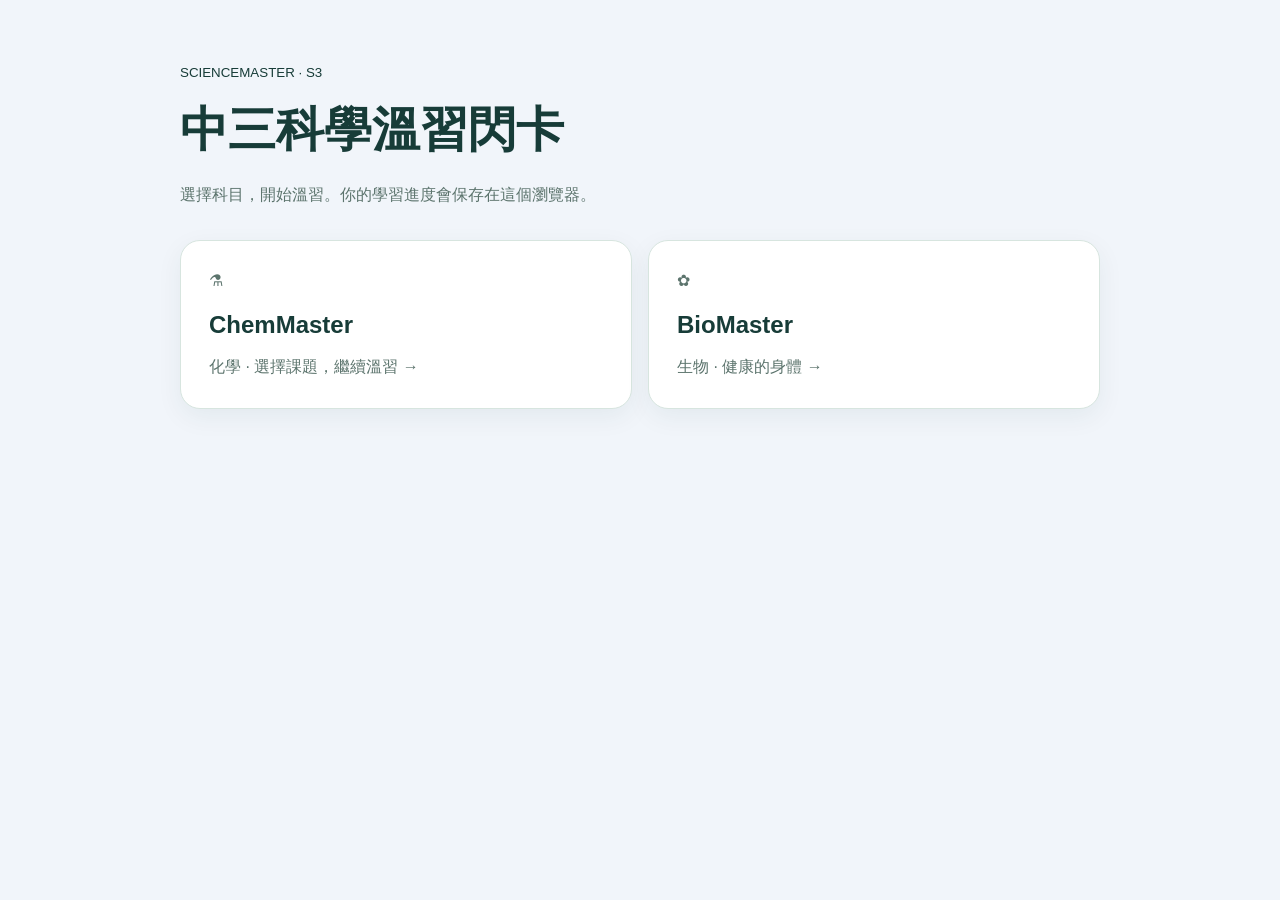
==== commit eefcb3a0: "Add files via upload" ====
--- a/index.html
+++ b/index.html
@@ -1,63 +1,63 @@
-<!doctype html><html lang="zh-Hant"><head><meta charset="utf-8"><meta name="viewport" content="width=device-width,initial-scale=1,viewport-fit=cover"><meta name="theme-color" content="#0f2740"><meta name="description" content="中三級化學統測基礎學習閃卡，支援課題分類、進度保存及離線溫習。"><title>ChemMaster｜中三級化學閃卡</title><style>:root{color-scheme:light;--navy:#0f2740;--blue:#235da1;--line:#dce5ed;--muted:#64758a;--bg:#f1f5fa}*{box-sizing:border-box}body{margin:0;color:var(--navy);background:var(--bg);font-family:-apple-system,BlinkMacSystemFont,"Noto Sans TC","PingFang TC","Microsoft JhengHei",sans-serif;line-height:1.55}button,select{font:inherit}button{cursor:pointer}button:focus-visible,select:focus-visible,.fileButton:focus-visible{outline:3px solid #42a5f5;outline-offset:3px}.shell{max-width:960px;margin:auto;padding:24px 20px 50px}.top,.brand,.toolbar,.studyHead,.dialogTitle{display:flex;align-items:center;justify-content:space-between;gap:12px}.brand{justify-content:flex-start}.logo{display:grid;place-items:center;background:#dceefb;width:56px;height:56px;border-radius:17px;color:var(--blue);font-size:30px}.overline{font-size:12px;font-weight:800;letter-spacing:.11em;color:#57708d}.top h1{margin:3px 0 0;font-size:clamp(22px,4vw,31px)}.intro{color:#597088;margin:18px 0 23px}.ghost{background:white;border:1px solid var(--line);border-radius:12px;padding:10px 13px;white-space:nowrap}.summary{display:grid;grid-template-columns:repeat(3,1fr);gap:12px}.summary>div{background:white;border:1px solid var(--line);padding:15px;border-radius:15px;display:flex;flex-direction:column}.summary strong{font-size:28px}.muted{color:var(--muted)}.progressbar{margin:13px 0 22px;height:9px;border-radius:20px;background:#dce6ef;overflow:hidden}.progressbar span{display:block;background:#198f82;height:100%;width:0;transition:width .2s}.toolbar{justify-content:flex-start;flex-wrap:wrap;margin-bottom:15px}.toolbar label{font-weight:700;font-size:14px}.toolbar select{background:white;border:1px solid var(--line);border-radius:10px;padding:10px;max-width:100%}.topics{display:grid;grid-template-columns:repeat(auto-fit,minmax(175px,1fr));gap:10px;margin-bottom:23px}.topicBtn{text-align:left;background:white;border:1px solid var(--line);border-radius:14px;padding:14px;display:flex;flex-direction:column;gap:5px;min-height:94px;color:var(--navy)}.topicBtn b{font-size:15px}.topicBtn small{color:var(--muted)}.topicBtn.active{border:2px solid #2760a5;padding:13px;background:#e8f2ff}.study{background:white;border:1px solid var(--line);border-radius:20px;padding:22px}.study h2{font-size:23px;margin:3px 0}.counter{color:#516e8d;font-weight:800;white-space:nowrap}.flashcard{width:100%;min-height:270px;background:linear-gradient(150deg,#f8fbff,#e9f3fd);border:1px solid #c9dceb;border-radius:20px;margin:18px 0 12px;padding:25px;display:flex;align-items:center;justify-content:center;flex-direction:column;gap:18px;color:var(--navy);box-shadow:0 10px 26px #13334d13}.flashcard.answer{background:linear-gradient(150deg,#f5fffa,#def7ea);border-color:#addbc4}.cardTop{font-weight:800;color:#55718d;font-size:13px}.cardText{font-size:clamp(21px,3.2vw,28px);line-height:1.65;white-space:pre-wrap;overflow-wrap:anywhere;font-weight:750;max-width:660px}.cardHint{font-size:13px;color:#73869b}.actions{display:grid;grid-template-columns:1fr 1.2fr 1fr;gap:10px}.actions button,.secondaryActions button,.dialogButtons button,.fileButton{border:1px solid #d4dfeb;border-radius:12px;background:#f9fbfd;color:#234460;padding:12px 10px;font-weight:750}.actions button.primary{background:var(--blue);border-color:var(--blue);color:white}.actions button:disabled,.secondaryActions button:disabled{opacity:.45;cursor:not-allowed}.secondaryActions{display:flex;flex-wrap:wrap;gap:9px;margin-top:12px}.secondaryActions button{font-size:14px}.secondaryActions button.selected{background:#fff5dc;border-color:#dba842;color:#78551b}.notice{background:#fff8eb;padding:12px;border-radius:10px;color:#86601c}footer{color:#75859a;font-size:13px;text-align:center;margin-top:26px;line-height:1.8}dialog{max-width:460px;width:calc(100% - 32px);border:0;border-radius:19px;padding:0;box-shadow:0 25px 80px #0e294852}dialog::backdrop{background:#0c233a8c}.dialogContent{padding:23px}.dialogTitle h2{margin:0}.close{border:0;background:transparent;font-size:20px}.dialogButtons{display:grid;gap:10px;margin-top:20px}.fileButton{text-align:center;cursor:pointer}.dialogButtons .danger{color:#ab3131;background:#fff4f2;border-color:#f2c4bb}.small{font-size:12px}@media(max-width:550px){.shell{padding:16px 12px 35px}.logo{width:45px;height:45px}.summary>div{padding:12px}.summary strong{font-size:23px}.summary .muted{font-size:12px}.topics{grid-template-columns:repeat(2,minmax(0,1fr))}.study{padding:15px}.flashcard{min-height:290px;padding:17px}.actions{gap:7px}.actions button{font-size:13px;padding:12px 4px}.secondaryActions button{flex:1}.toolbar select{flex:1;min-width:105px}.toolbar label{width:100%}}@media(prefers-reduced-motion:reduce){*{transition:none!important}}
-
-.cardImage{display:block;max-width:min(100%,680px);max-height:360px;width:auto;height:auto;object-fit:contain;border-radius:8px;background:#fff}.cardImage[hidden],.zoomButton[hidden],.imageCredit[hidden]{display:none}.imageCredit{font-size:12px;color:#536b7e;font-weight:400;line-height:1.4}.zoomButton{display:block;margin:0 auto 12px;border:1px solid #cbd9e6;background:white;border-radius:10px;padding:8px 14px;color:#234460}.imageDialogContent{padding:18px}.imageDialogContent img{display:block;max-width:100%;max-height:75vh;object-fit:contain;margin:14px auto}#imageDialog{width:min(960px,calc(100% - 24px));max-width:960px}#imageDialog .imageCredit{text-align:center}@media(max-width:550px){.cardImage{max-height:280px}.imageDialogContent{padding:12px}}
-</style></head><body><div class="shell"><header class="top"><div class="brand"><span class="logo" aria-hidden="true">⚗</span><div><div class="overline">CHEMMASTER · S3</div><h1>化學統測學習閃卡</h1></div></div><button class="ghost" id="settingsButton" type="button" aria-label="開啟設定">⚙ 設定</button></header><p class="intro">每日幾分鐘，先自己想答案，再翻開閃卡核對。按課題溫習，隨時接續上次進度。</p><div class="summary"><div><span class="muted">已閱讀</span><strong id="seenCount">0</strong></div><div><span class="muted">待重溫收藏</span><strong id="savedCount">0</strong></div><div><span class="muted">全站題目</span><strong id="totalCount">0</strong></div></div><div class="progressbar" aria-label="總閱讀進度"><span id="totalBar"></span></div><div class="toolbar"><label for="topicSelect">選擇課題</label><select id="topicSelect"></select><label for="modeSelect">顯示</label><select id="modeSelect"><option value="all">全部閃卡</option><option value="saved">只看待重溫</option><option value="unseen">只看未讀</option></select></div><section class="topics" id="topics" aria-label="課題分類"></section><section class="study" aria-label="溫習卡片"><div class="studyHead"><div><div class="overline" id="sectionLabel">請選擇課題</div><h2 id="topicTitle">準備開始</h2></div><div class="counter" id="counter">0 / 0</div></div><button class="flashcard" id="flashcard" type="button" aria-live="polite"><span class="cardTop" id="faceLabel">問題</span><span class="cardText" id="cardText">載入中……</span><img id="cardImage" class="cardImage" alt="" hidden><span id="imageCredit" class="imageCredit" hidden></span><span class="cardHint" id="cardHint">點按翻開答案</span></button><button id="zoomButton" class="zoomButton" type="button" hidden>🔎 放大圖片</button><div class="actions"><button id="prevButton" type="button">← 上一張</button><button id="flipButton" type="button" class="primary">翻看答案</button><button id="nextButton" type="button">下一張 →</button></div><div class="secondaryActions"><button id="saveButton" type="button" aria-pressed="false">☆ 加入待重溫</button><button id="shuffleButton" type="button">⇄ 洗牌</button><button id="resetOrderButton" type="button">按原次序</button></div><p id="emptyNotice" class="notice" hidden>目前沒有符合條件的卡片，請選擇「全部閃卡」或其他課題。</p></section><footer>本站使用 Cloudflare Web Analytics 統計網站瀏覽量，不傳送姓名或閃卡學習紀錄。<br>學習紀錄儲存在此裝置的瀏覽器中。若清除網站資料或更換裝置，請先使用設定中的「匯出進度」。<br>化學品試驗只可在老師指導下進行。© ChemMaster S3 · 校本溫習素材</footer></div><dialog id="settingsDialog"><form method="dialog" class="dialogContent"><div class="dialogTitle"><h2>進度及設定</h2><button type="submit" class="close">✕</button></div><p>「已閱讀」會在你首次翻開答案時自動記錄。「待重溫」可自行收藏或取消；不設測驗評分。</p><div class="dialogButtons"><button id="exportButton" type="button">⬇ 匯出進度 JSON</button><label class="fileButton" for="importInput">⬆ 匯入進度 JSON</label><input id="importInput" type="file" accept=".json,application/json" hidden><button id="clearButton" type="button" class="danger">清除全部學習進度</button></div><p class="muted small">進度只記錄卡片 ID、閱讀狀態、收藏及瀏覽位置，不收集姓名或帳號。</p></form></dialog><dialog id="imageDialog" aria-labelledby="zoomTitle"><div class="imageDialogContent"><div class="dialogTitle"><h2 id="zoomTitle">圖片放大</h2><button type="button" id="closeImageButton" class="close" aria-label="關閉圖片">✕</button></div><img id="zoomImage" alt=""><p id="zoomCredit" class="imageCredit"></p></div></dialog><script>
-/* Generated offline question bundle */
-window.CHEM_CARDS=[{"topic":"化學導論","q":"化學主要研究甚麼？","a":"物質的成分、結構、性質，以及物質之間的反應。","id":"s3-01-001","section":"基礎溫習"},{"topic":"化學導論","q":"做實驗前應佩戴甚麼保護裝備？","a":"按實驗風險佩戴安全眼鏡、實驗袍及合適的防護用品。","id":"s3-01-002","section":"基礎溫習"},{"topic":"化學導論","q":"可否直接嗅聞或品嚐化學品？","a":"不可。不可品嚐化學品，也不應直接嗅聞。","id":"s3-01-003","section":"基礎溫習"},{"topic":"化學導論","q":"化學品濺進眼睛，應怎樣做？","a":"立即用大量清水沖洗眼睛，並立刻通知老師。","id":"s3-01-004","section":"基礎溫習"},{"topic":"化學導論","q":"試管加熱時，管口應朝向哪裏？","a":"朝向沒有人的方向，不可朝向自己或別人。","id":"s3-01-005","section":"基礎溫習"},{"topic":"化學導論","q":"「易燃」標示代表甚麼？","a":"物質容易着火，應遠離火焰、火花及熱源。","id":"s3-01-006","section":"基礎溫習","answerImage":{"src":"images/original/01_危險警告標籤_表1.1.png","alt":"危險警告標籤對照表","credit":"電子書 1A，書頁 10，表 1.1"}},{"topic":"化學導論","q":"「助燃」標示代表甚麼？","a":"物質可促進其他物質燃燒；助燃不等於本身易燃。","id":"s3-01-007","section":"基礎溫習","answerImage":{"src":"images/original/01_危險警告標籤_表1.1.png","alt":"危險警告標籤對照表","credit":"電子書 1A，書頁 10，表 1.1"}},{"topic":"化學導論","q":"「腐蝕性」標示代表甚麼？","a":"物質可能嚴重損傷皮膚、眼睛或腐蝕材料。","id":"s3-01-008","section":"基礎溫習","answerImage":{"src":"images/original/01_危險警告標籤_表1.1.png","alt":"危險警告標籤對照表","credit":"電子書 1A，書頁 10，表 1.1"}},{"topic":"化學導論","q":"打破玻璃儀器應怎樣處理？","a":"立即通知老師；不要徒手撿拾碎玻璃。","id":"s3-01-010","section":"基礎溫習"},{"topic":"化學導論","q":"化學實驗室內可以飲食嗎？","a":"不可。化學品可能污染食物或飲品。","id":"s3-01-011","section":"基礎溫習"},{"topic":"化學導論","q":"長頭髮做實驗前應怎樣處理？","a":"應將長頭髮束好，避免接觸火焰或化學品。","id":"s3-01-012","section":"基礎溫習"},{"topic":"化學導論","q":"為何使用本生燈前要檢查附近物品？","a":"避免紙張或其他易燃物品着火。","id":"s3-01-013","section":"基礎溫習"},{"topic":"化學導論","q":"皮膚沾上化學品應怎樣做？","a":"立即通知老師，按指示用大量清水沖洗。","id":"s3-01-014","section":"基礎溫習"},{"topic":"化學導論","q":"實驗後離開實驗室前應做甚麼？","a":"清潔工作位置、妥善處理器材並洗手。","id":"s3-01-015","section":"基礎溫習"},{"topic":"化學導論","q":"為何不可擅自混合化學品？","a":"混合後可能產生危險反應或有害氣體。","id":"s3-01-016","section":"基礎溫習"},{"topic":"化學導論","q":"骷髏頭及交叉骨標示表示甚麼？","a":"急性毒性：接觸、吸入或吞食可能引起嚴重中毒。","id":"s3-01-017","section":"基礎溫習","answerImage":{"src":"images/original/01_危險警告標籤_表1.1.png","alt":"危險警告標籤對照表","credit":"電子書 1A，書頁 10，表 1.1"}},{"topic":"化學導論","q":"爆炸炸彈圖案代表甚麼？","a":"物質有爆炸危險，必須避免碰撞、火焰或不適當加熱。","id":"s3-01-019","section":"基礎溫習","answerImage":{"src":"images/original/01_危險警告標籤_表1.1.png","alt":"危險警告標籤對照表","credit":"電子書 1A，書頁 10，表 1.1"}},{"topic":"大氣","q":"乾燥空氣的主要成分是甚麼？","a":"氮氣約佔 78%，氧氣約佔 21%；其餘包括少量氬氣和二氧化碳。","id":"s3-02-001","section":"基礎溫習"},{"topic":"大氣","q":"空氣是純物質還是混合物？","a":"混合物，因為空氣含有多種氣體。","id":"s3-02-002","section":"基礎溫習"},{"topic":"大氣","q":"空氣中的水蒸氣含量是否固定？","a":"不是。水蒸氣含量會隨天氣、溫度和濕度改變。","id":"s3-02-003","section":"基礎溫習"},{"topic":"大氣","q":"氧有哪些用途？","a":"醫療供氧、協助燃燒，以及工業焊接或切割。","id":"s3-02-004","section":"基礎溫習"},{"topic":"大氣","q":"氮有哪些用途？","a":"製造氨和肥料、作惰性保護氣體，以及液氮冷凍。","id":"s3-02-005","section":"基礎溫習"},{"topic":"大氣","q":"氬有哪些用途？","a":"用於燈泡及焊接的保護氣體，因為它不易與其他物質反應。","id":"s3-02-006","section":"基礎溫習"},{"topic":"大氣","q":"二氧化碳有哪些用途？","a":"用於汽水、滅火器及乾冰冷卻等。","id":"s3-02-007","section":"基礎溫習"},{"topic":"大氣","q":"如何把空氣轉化成液態空氣？","a":"先除去水蒸氣及二氧化碳，再經壓縮和冷卻，使空氣液化。","id":"s3-02-008","section":"基礎溫習"},{"topic":"大氣","q":"分餾液態空氣利用甚麼性質的差異？","a":"各氣體的沸點不同。","id":"s3-02-009","section":"基礎溫習"},{"topic":"大氣","q":"液態空氣分餾時，氮和氧哪一種先餾出？","a":"氮較先餾出，因為氮的沸點比氧低。","id":"s3-02-010","section":"基礎溫習"},{"topic":"大氣","q":"分餾是物理還是化學變化？","a":"物理變化，沒有生成新物質。","id":"s3-02-011","section":"基礎溫習"},{"topic":"大氣","q":"空氣中哪一種氣體含量最多？","a":"氮氣，約佔乾燥空氣體積的78%。","id":"s3-02-012","section":"基礎溫習"},{"topic":"大氣","q":"空氣中的氧氣約佔多少體積？","a":"約21%。","id":"s3-02-013","section":"基礎溫習"},{"topic":"大氣","q":"氬氣約佔乾燥空氣體積多少？","a":"約0.93%。","id":"s3-02-014","section":"基礎溫習"},{"topic":"大氣","q":"氧氣本身是否可燃？","a":"氧氣本身不是燃料，但能支持燃燒。","id":"s3-02-015","section":"基礎溫習"},{"topic":"大氣","q":"為甚麼薯片包裝袋常充入氮？","a":"氮氣不活潑，可減少食物與氧接觸而變質。","id":"s3-02-016","section":"基礎溫習"},{"topic":"大氣","q":"為甚麼分餾液態空氣前要除去塵埃？","a":"避免雜質進入及阻塞設備。","id":"s3-02-017","section":"基礎溫習"},{"topic":"大氣","q":"為甚麼液化前要去除水蒸氣和二氧化碳？","a":"它們冷卻時會凝固，可能堵塞設備。","id":"s3-02-018","section":"基礎溫習"},{"topic":"大氣","q":"分餾液態空氣主要經哪三個階段？","a":"淨化 → 液化 → 分餾。","id":"s3-02-019","section":"基礎溫習"},{"topic":"海洋","q":"五種常見分離方法是甚麼？","a":"傾析法、過濾法、蒸發法、結晶法、蒸餾法。","id":"s3-03-001","section":"基礎溫習"},{"topic":"海洋","q":"如何把已沉底的砂粒與海水分離？","a":"可用傾析法：小心倒出上層液體，留下沉底砂粒。","id":"s3-03-002","section":"基礎溫習","answerImage":{"src":"images/original/02_傾析法_圖3.4.png","alt":"傾析法的裝置圖及操作照片","credit":"電子書 1A，書頁 57，圖 3.4"}},{"topic":"海洋","q":"如何從含泥海水中除去不溶的泥粒？","a":"過濾法；泥粒留在濾紙上，濾液通過。","id":"s3-03-003","section":"基礎溫習","answerImage":{"src":"images/original/03_過濾法_圖3.5.png","alt":"過濾法的裝置圖及操作照片","credit":"電子書 1A，書頁 57，圖 3.5"}},{"topic":"海洋","q":"過濾能否除去海水中的溶解鹽？","a":"不能。溶解了的鹽會隨水通過一般濾紙。","id":"s3-03-004","section":"基礎溫習"},{"topic":"海洋","q":"若只想從鹽水得到食鹽，可用甚麼方法？","a":"蒸發水分，或讓濃縮溶液結晶，可取得鹽；海水中可能有其他鹽類。","id":"s3-03-005","section":"基礎溫習","answerImage":{"src":"images/original/04_蒸發裝置_圖3.7.png","alt":"蒸發裝置圖及操作照片","credit":"電子書 1A，書頁 58，圖 3.7"}},{"topic":"海洋","q":"蒸發法和結晶法有甚麼分別？","a":"蒸發法藉移除溶劑回收溶質；結晶法讓溶質形成晶體，常利用熱飽和溶液冷卻。","id":"s3-03-006","section":"基礎溫習"},{"topic":"海洋","q":"若想從海水得到純水，應用甚麼方法？","a":"簡單蒸餾法：令水汽化，再把水蒸氣冷凝並收集。","id":"s3-03-007","section":"基礎溫習","answerImage":{"src":"images/original/05_簡單蒸餾裝置_圖3.12.png","alt":"簡單蒸餾裝置圖","credit":"電子書 1A，書頁 62，圖 3.12"}},{"topic":"海洋","q":"蒸餾海水時，食鹽主要留在哪裏？","a":"留在蒸餾燒瓶中，而非進入蒸餾液。","id":"s3-03-008","section":"基礎溫習","answerImage":{"src":"images/original/06_利氏冷凝器蒸餾裝置_圖3.14.png","alt":"利氏冷凝器蒸餾裝置圖","credit":"電子書 1A，書頁 63，圖 3.14"}},{"topic":"海洋","q":"冷凝器的用途是甚麼？","a":"把水蒸氣冷卻成液態水，以便收集。","id":"s3-03-009","section":"基礎溫習","answerImage":{"src":"images/original/06_利氏冷凝器蒸餾裝置_圖3.14.png","alt":"利氏冷凝器蒸餾裝置圖","credit":"電子書 1A，書頁 63，圖 3.14"}},{"topic":"海洋","q":"冷凝器的冷卻水應從哪一端進入？","a":"從較低的接口進入，較高的接口流出，讓水套充分充滿冷卻水。","id":"s3-03-010","section":"基礎溫習","answerImage":{"src":"images/original/06_利氏冷凝器蒸餾裝置_圖3.14.png","alt":"利氏冷凝器蒸餾裝置圖","credit":"電子書 1A，書頁 63，圖 3.14"}},{"topic":"海洋","q":"温度計的球管在蒸餾裝置中應放在哪裏？","a":"在蒸餾頭的支管入口附近，以測量進入冷凝器的蒸氣溫度。","id":"s3-03-011","section":"基礎溫習","answerImage":{"src":"images/original/06_利氏冷凝器蒸餾裝置_圖3.14.png","alt":"利氏冷凝器蒸餾裝置圖","credit":"電子書 1A，書頁 63，圖 3.14"}},{"topic":"海洋","q":"為何在蒸餾前放入防漰沸小粒？","a":"令液體平穩沸騰，減少突然漰沸的風險。","id":"s3-03-012","section":"基礎溫習","answerImage":{"src":"images/original/06_利氏冷凝器蒸餾裝置_圖3.14.png","alt":"利氏冷凝器蒸餾裝置圖","credit":"電子書 1A，書頁 63，圖 3.14"}},{"topic":"海洋","q":"蒸餾時可否把燒瓶加熱至完全乾涸？","a":"不可。應在蒸乾前停止加熱，避免過熱和危險。","id":"s3-03-013","section":"基礎溫習","answerImage":{"src":"images/original/06_利氏冷凝器蒸餾裝置_圖3.14.png","alt":"利氏冷凝器蒸餾裝置圖","credit":"電子書 1A，書頁 63，圖 3.14"}},{"topic":"海洋","q":"甚麼是傾析法？","a":"讓固體沉降後，小心倒出上層液體。","id":"s3-03-014","section":"基礎溫習","answerImage":{"src":"images/original/02_傾析法_圖3.4.png","alt":"傾析法的裝置圖及操作照片","credit":"電子書 1A，書頁 57，圖 3.4"}},{"topic":"海洋","q":"甚麼是過濾法？","a":"以濾紙等過濾介質截留不溶性固體。","id":"s3-03-015","section":"基礎溫習","answerImage":{"src":"images/original/03_過濾法_圖3.5.png","alt":"過濾法的裝置圖及操作照片","credit":"電子書 1A，書頁 57，圖 3.5"}},{"topic":"海洋","q":"甚麼是蒸發法？","a":"使溶劑汽化，留下溶解的固體。","id":"s3-03-016","section":"基礎溫習","answerImage":{"src":"images/original/04_蒸發裝置_圖3.7.png","alt":"蒸發裝置圖及操作照片","credit":"電子書 1A，書頁 58，圖 3.7"}},{"topic":"海洋","q":"甚麼是結晶法？","a":"讓已溶解的固體形成晶體，通常可得到較純的固體。","id":"s3-03-017","section":"基礎溫習"},{"topic":"海洋","q":"甚麼是蒸餾法？","a":"先使液體沸騰汽化，再冷卻凝結並收集液體。","id":"s3-03-018","section":"基礎溫習","answerImage":{"src":"images/original/05_簡單蒸餾裝置_圖3.12.png","alt":"簡單蒸餾裝置圖","credit":"電子書 1A，書頁 62，圖 3.12"}},{"topic":"海洋","q":"蒸餾海水所得的餾液主要是甚麼？","a":"水。","id":"s3-03-025","section":"基礎溫習"},{"topic":"海洋","q":"蒸餾燒瓶為何不能完全裝滿？","a":"要留有空間讓液體沸騰，減低液體濺入冷凝器的風險。","id":"s3-03-028","section":"基礎溫習","answerImage":{"src":"images/original/06_利氏冷凝器蒸餾裝置_圖3.14.png","alt":"利氏冷凝器蒸餾裝置圖","credit":"電子書 1A，書頁 63，圖 3.14"}},{"topic":"硝酸銀試驗","q":"硝酸銀試驗主要檢測甚麼？","a":"氯離子／氯化物（Cl⁻）。","id":"s3-04-001","section":"基礎溫習"},{"topic":"硝酸銀試驗","q":"進行硝酸銀試驗的正確次序？","a":"把鹽樣本溶於去離子水 → 加入過量稀硝酸 → 加入硝酸銀溶液。","id":"s3-04-002","section":"基礎溫習","answerImage":{"src":"images/original/09_硝酸銀試驗_圖3.17.png","alt":"硝酸銀試驗前後及白色沉澱","credit":"電子書 1A，書頁 68，圖 3.17"}},{"topic":"硝酸銀試驗","q":"氯化物的陽性結果是甚麼？","a":"出現白色氯化銀沉澱（AgCl）。","id":"s3-04-003","section":"基礎溫習","answerImage":{"src":"images/original/09_硝酸銀試驗_圖3.17.png","alt":"硝酸銀試驗前後及白色沉澱","credit":"電子書 1A，書頁 68，圖 3.17"}},{"topic":"硝酸銀試驗","q":"為甚麼先加入稀硝酸？","a":"減少其他離子（如碳酸根）產生沉澱的干擾。","id":"s3-04-005","section":"基礎溫習"},{"topic":"硝酸銀試驗","q":"酸化時為何不使用稀氫氯酸？","a":"氫氯酸會額外加入Cl⁻，可能產生假陽性白色沉澱。","id":"s3-04-006","section":"基礎溫習"},{"topic":"硝酸銀試驗","q":"出現白色沉澱是否就可斷定樣本含氯化鈉？","a":"不可以。此試驗指出可能含氯化物，不能單獨證明陽離子是Na⁺。","id":"s3-04-007","section":"基礎溫習"},{"topic":"硝酸銀試驗","q":"試驗中一般用甚麼酸酸化？","a":"稀硝酸。","id":"s3-04-012","section":"基礎溫習"},{"topic":"硝酸銀試驗","q":"海水可用硝酸銀試驗檢測甚麼？","a":"氯化物（含氯離子）。","id":"s3-04-015","section":"基礎溫習"},{"topic":"硝酸銀試驗","q":"看到沉澱應描述哪兩項？","a":"有沒有沉澱，以及沉澱的顏色。","id":"s3-04-017","section":"基礎溫習"},{"topic":"焰色試驗","q":"焰色試驗用來辨識甚麼？","a":"部分金屬元素／金屬離子，根據其特徵焰色作初步判斷。","id":"s3-05-001","section":"基礎溫習","answerImage":{"src":"images/original/07_焰色試驗步驟_圖3.16.png","alt":"焰色試驗的三個步驟","credit":"電子書 1A，書頁 67，圖 3.16"}},{"topic":"焰色試驗","q":"鈉（Na⁺）的焰色是甚麼？","a":"金黃色。","id":"s3-05-002","section":"基礎溫習","answerImage":{"src":"images/original/08_四種焰色_表3.3.png","alt":"鉀、鈉、鈣及銅的焰色","credit":"電子書 1A，書頁 67，表 3.3"}},{"topic":"焰色試驗","q":"鉀（K⁺）的焰色是甚麼？","a":"淡紫色。","id":"s3-05-003","section":"基礎溫習","answerImage":{"src":"images/original/08_四種焰色_表3.3.png","alt":"鉀、鈉、鈣及銅的焰色","credit":"電子書 1A，書頁 67，表 3.3"}},{"topic":"焰色試驗","q":"鈣（Ca²⁺）的焰色是甚麼？","a":"磚紅色。","id":"s3-05-004","section":"基礎溫習","answerImage":{"src":"images/original/08_四種焰色_表3.3.png","alt":"鉀、鈉、鈣及銅的焰色","credit":"電子書 1A，書頁 67，表 3.3"}},{"topic":"焰色試驗","q":"銅（Cu²⁺）化合物常見的焰色是甚麼？","a":"藍綠色。","id":"s3-05-005","section":"基礎溫習","answerImage":{"src":"images/original/08_四種焰色_表3.3.png","alt":"鉀、鈉、鈣及銅的焰色","credit":"電子書 1A，書頁 67，表 3.3"}},{"topic":"焰色試驗","q":"進行焰色試驗時應使用哪一種本生燈火焰？","a":"無光焰，避免黃色發光焰影響觀察。","id":"s3-05-006","section":"基礎溫習","answerImage":{"src":"images/original/07_焰色試驗步驟_圖3.16.png","alt":"焰色試驗的三個步驟","credit":"電子書 1A，書頁 67，圖 3.16"}},{"topic":"焰色試驗","q":"為甚麼試驗前要清潔鎳鉻線？","a":"除去殘留雜質，避免其他金屬污染焰色結果。","id":"s3-05-007","section":"基礎溫習","answerImage":{"src":"images/original/07_焰色試驗步驟_圖3.16.png","alt":"焰色試驗的三個步驟","credit":"電子書 1A，書頁 67，圖 3.16"}},{"topic":"焰色試驗","q":"樣本呈金黃色火焰，可推斷甚麼？","a":"樣本可能含鈉；單靠焰色不能判斷是哪一種鈉化合物。","id":"s3-05-008","section":"基礎溫習"},{"topic":"焰色試驗","q":"如何配合兩種試驗支持樣本是氯化鈉？","a":"焰色金黃色支持含鈉；硝酸銀試驗出現白色沉澱支持含氯化物。","id":"s3-05-009","section":"基礎溫習"},{"topic":"焰色試驗","q":"焰色試驗能否單靠顏色辨認所有金屬？","a":"不能，並非所有金屬離子都有清楚或獨特的焰色。","id":"s3-05-018","section":"基礎溫習"},{"topic":"物理變化與化學變化","q":"甚麼是物理變化？","a":"沒有生成新物質的變化，例如冰熔化。","id":"s3-06-001","section":"基礎溫習"},{"topic":"物理變化與化學變化","q":"甚麼是化學變化？","a":"生成一種或多種新物質的變化，例如鐵生鏽。","id":"s3-06-002","section":"基礎溫習"},{"topic":"物理變化與化學變化","q":"冰熔化屬於甚麼變化？","a":"物理變化，仍然是H₂O。","id":"s3-06-003","section":"基礎溫習"},{"topic":"物理變化與化學變化","q":"食鹽溶於水通常屬於甚麼變化？","a":"物理變化，沒有產生新物質；可蒸發水分回收食鹽。","id":"s3-06-004","section":"基礎溫習"},{"topic":"物理變化與化學變化","q":"蠟燭熔化與蠟燭燃燒分別是甚麼變化？","a":"熔化是物理變化；燃燒是化學變化。","id":"s3-06-005","section":"基礎溫習"},{"topic":"物理變化與化學變化","q":"鐵生鏽屬於甚麼變化？","a":"化學變化，生成鐵鏽等新物質。","id":"s3-06-006","section":"基礎溫習"},{"topic":"物理變化與化學變化","q":"出現氣泡一定代表化學變化嗎？","a":"不一定；沸騰也會出現氣泡。要判斷有否新物質生成。","id":"s3-06-007","section":"基礎溫習"},{"topic":"物理變化與化學變化","q":"顏色改變一定代表化學變化嗎？","a":"不一定；需要證據判斷是否生成新物質。","id":"s3-06-008","section":"基礎溫習"},{"topic":"物理變化與化學變化","q":"化學變化常見跡象有哪些？","a":"可能有顏色改變、放出氣體、形成沉澱、溫度或光的變化，但不能只憑一項斷定。","id":"s3-06-009","section":"基礎溫習"},{"topic":"物理變化與化學變化","q":"水變成水蒸氣屬於甚麼變化？","a":"物理變化，水仍是水。","id":"s3-06-011","section":"基礎溫習"},{"topic":"物理變化與化學變化","q":"紙張剪碎屬於甚麼變化？","a":"物理變化，沒有新物質生成。","id":"s3-06-016","section":"基礎溫習"},{"topic":"物理變化與化學變化","q":"紙張燃燒屬於甚麼變化？","a":"化學變化，形成灰燼及氣體等新物質。","id":"s3-06-017","section":"基礎溫習"},{"topic":"物理變化與化學變化","q":"化學變化是否一定產生氣體？","a":"不是。生成氣體是可能的現象，但不是必然。","id":"s3-06-018","section":"基礎溫習"},{"topic":"物理變化與化學變化","q":"加熱物質是否一定引起化學變化？","a":"不是；熔化和沸騰都是物理變化。","id":"s3-06-020","section":"基礎溫習"},{"topic":"元素、化合物及首20個元素","q":"原子序 1 的元素是甚麼？寫出名稱及符號。","a":"氫（H）","id":"s3-07-001","section":"基礎溫習"},{"topic":"元素、化合物及首20個元素","q":"原子序 2 的元素是甚麼？寫出名稱及符號。","a":"氦（He）","id":"s3-07-002","section":"基礎溫習"},{"topic":"元素、化合物及首20個元素","q":"原子序 3 的元素是甚麼？寫出名稱及符號。","a":"鋰（Li）","id":"s3-07-003","section":"基礎溫習"},{"topic":"元素、化合物及首20個元素","q":"原子序 4 的元素是甚麼？寫出名稱及符號。","a":"鈹（Be）","id":"s3-07-004","section":"基礎溫習"},{"topic":"元素、化合物及首20個元素","q":"原子序 5 的元素是甚麼？寫出名稱及符號。","a":"硼（B）","id":"s3-07-005","section":"基礎溫習"},{"topic":"元素、化合物及首20個元素","q":"原子序 6 的元素是甚麼？寫出名稱及符號。","a":"碳（C）","id":"s3-07-006","section":"基礎溫習"},{"topic":"元素、化合物及首20個元素","q":"原子序 7 的元素是甚麼？寫出名稱及符號。","a":"氮（N）","id":"s3-07-007","section":"基礎溫習"},{"topic":"元素、化合物及首20個元素","q":"原子序 8 的元素是甚麼？寫出名稱及符號。","a":"氧（O）","id":"s3-07-008","section":"基礎溫習"},{"topic":"元素、化合物及首20個元素","q":"原子序 9 的元素是甚麼？寫出名稱及符號。","a":"氟（F）","id":"s3-07-009","section":"基礎溫習"},{"topic":"元素、化合物及首20個元素","q":"原子序 10 的元素是甚麼？寫出名稱及符號。","a":"氖（Ne）","id":"s3-07-010","section":"基礎溫習"},{"topic":"元素、化合物及首20個元素","q":"原子序 11 的元素是甚麼？寫出名稱及符號。","a":"鈉（Na）","id":"s3-07-011","section":"基礎溫習"},{"topic":"元素、化合物及首20個元素","q":"原子序 12 的元素是甚麼？寫出名稱及符號。","a":"鎂（Mg）","id":"s3-07-012","section":"基礎溫習"},{"topic":"元素、化合物及首20個元素","q":"原子序 13 的元素是甚麼？寫出名稱及符號。","a":"鋁（Al）","id":"s3-07-013","section":"基礎溫習"},{"topic":"元素、化合物及首20個元素","q":"原子序 14 的元素是甚麼？寫出名稱及符號。","a":"硅（Si）","id":"s3-07-014","section":"基礎溫習"},{"topic":"元素、化合物及首20個元素","q":"原子序 15 的元素是甚麼？寫出名稱及符號。","a":"磷（P）","id":"s3-07-015","section":"基礎溫習"},{"topic":"元素、化合物及首20個元素","q":"原子序 16 的元素是甚麼？寫出名稱及符號。","a":"硫（S）","id":"s3-07-016","section":"基礎溫習"},{"topic":"元素、化合物及首20個元素","q":"原子序 17 的元素是甚麼？寫出名稱及符號。","a":"氯（Cl）","id":"s3-07-017","section":"基礎溫習"},{"topic":"元素、化合物及首20個元素","q":"原子序 18 的元素是甚麼？寫出名稱及符號。","a":"氬（Ar）","id":"s3-07-018","section":"基礎溫習"},{"topic":"元素、化合物及首20個元素","q":"原子序 19 的元素是甚麼？寫出名稱及符號。","a":"鉀（K）","id":"s3-07-019","section":"基礎溫習"},{"topic":"元素、化合物及首20個元素","q":"原子序 20 的元素是甚麼？寫出名稱及符號。","a":"鈣（Ca）","id":"s3-07-020","section":"基礎溫習"},{"topic":"元素、化合物及首20個元素","q":"元素符號的大小寫規則是甚麼？","a":"第一個字母大寫；若有第二個字母，第二個字母小寫，例如氯是 Cl。","id":"s3-07-021","section":"基礎溫習"},{"topic":"元素、化合物及首20個元素","q":"Na、K、Ca、Cl分別是甚麼元素？","a":"鈉、鉀、鈣、氯。","id":"s3-07-022","section":"基礎溫習"},{"topic":"元素、化合物及首20個元素","q":"元素「氫」的化學符號是甚麼？","a":"H","id":"s3-07-025","section":"基礎溫習"},{"topic":"元素、化合物及首20個元素","q":"元素「氦」的化學符號是甚麼？","a":"He","id":"s3-07-027","section":"基礎溫習"},{"topic":"元素、化合物及首20個元素","q":"元素「鋰」的化學符號是甚麼？","a":"Li","id":"s3-07-029","section":"基礎溫習"},{"topic":"元素、化合物及首20個元素","q":"元素「鈹」的化學符號是甚麼？","a":"Be","id":"s3-07-031","section":"基礎溫習"},{"topic":"元素、化合物及首20個元素","q":"元素「硼」的化學符號是甚麼？","a":"B","id":"s3-07-033","section":"基礎溫習"},{"topic":"元素、化合物及首20個元素","q":"元素「碳」的化學符號是甚麼？","a":"C","id":"s3-07-035","section":"基礎溫習"},{"topic":"元素、化合物及首20個元素","q":"元素「氮」的化學符號是甚麼？","a":"N","id":"s3-07-037","section":"基礎溫習"},{"topic":"元素、化合物及首20個元素","q":"元素「氧」的化學符號是甚麼？","a":"O","id":"s3-07-039","section":"基礎溫習"},{"topic":"元素、化合物及首20個元素","q":"元素「氟」的化學符號是甚麼？","a":"F","id":"s3-07-041","section":"基礎溫習"},{"topic":"元素、化合物及首20個元素","q":"元素「氖」的化學符號是甚麼？","a":"Ne","id":"s3-07-043","section":"基礎溫習"},{"topic":"元素、化合物及首20個元素","q":"元素「鈉」的化學符號是甚麼？","a":"Na","id":"s3-07-045","section":"基礎溫習"},{"topic":"元素、化合物及首20個元素","q":"元素「鎂」的化學符號是甚麼？","a":"Mg","id":"s3-07-047","section":"基礎溫習"},{"topic":"元素、化合物及首20個元素","q":"元素「鋁」的化學符號是甚麼？","a":"Al","id":"s3-07-049","section":"基礎溫習"},{"topic":"元素、化合物及首20個元素","q":"元素「硅」的化學符號是甚麼？","a":"Si","id":"s3-07-051","section":"基礎溫習"},{"topic":"元素、化合物及首20個元素","q":"元素「磷」的化學符號是甚麼？","a":"P","id":"s3-07-053","section":"基礎溫習"},{"topic":"元素、化合物及首20個元素","q":"元素「硫」的化學符號是甚麼？","a":"S","id":"s3-07-055","section":"基礎溫習"},{"topic":"元素、化合物及首20個元素","q":"元素「氯」的化學符號是甚麼？","a":"Cl","id":"s3-07-057","section":"基礎溫習"},{"topic":"元素、化合物及首20個元素","q":"元素「氬」的化學符號是甚麼？","a":"Ar","id":"s3-07-059","section":"基礎溫習"},{"topic":"元素、化合物及首20個元素","q":"元素「鉀」的化學符號是甚麼？","a":"K","id":"s3-07-061","section":"基礎溫習"},{"topic":"元素、化合物及首20個元素","q":"元素「鈣」的化學符號是甚麼？","a":"Ca","id":"s3-07-063","section":"基礎溫習"},{"id":"s3-v2-03-001","topic":"元素、化合物及首20個元素","q":"元素是甚麼？","a":"只由同一種原子組成的純物質。","section":"基礎溫習"},{"id":"s3-v2-03-002","topic":"元素、化合物及首20個元素","q":"化合物是甚麼？","a":"由兩種或以上元素以化學方式結合而成的純物質。","section":"基礎溫習"},{"id":"s3-v2-03-003","topic":"元素、化合物及首20個元素","q":"混合物是甚麼？","a":"由兩種或以上物質混合而成，各成分沒有以化學方式結合。","section":"基礎溫習"},{"id":"s3-v2-03-004","topic":"元素、化合物及首20個元素","q":"海水是元素、化合物還是混合物？","a":"混合物，因為海水含水及多種已溶解物質。","section":"基礎溫習"},{"id":"s3-v2-03-005","topic":"元素、化合物及首20個元素","q":"鐵是元素、化合物還是混合物？","a":"元素。","section":"基礎溫習"},{"id":"s3-v2-03-006","topic":"元素、化合物及首20個元素","q":"蒸餾水是元素、化合物還是混合物？","a":"化合物；水由氫和氧組成。","section":"基礎溫習"},{"id":"s3-v2-03-007","topic":"元素、化合物及首20個元素","q":"化合物的性質與組成它的元素相同嗎？","a":"一般不同；例如硫化鐵(II)的性質與鐵、硫不同。","section":"基礎溫習"},{"id":"s3-v2-03-008","topic":"元素、化合物及首20個元素","q":"加熱鐵和硫的混合物會生成甚麼？","a":"硫化鐵(II)。","section":"基礎溫習"},{"id":"s3-v2-03-009","topic":"元素、化合物及首20個元素","q":"鐵與硫反應的文字方程式是甚麼？","a":"鐵 + 硫 → 硫化鐵(II)。","section":"基礎溫習"},{"id":"s3-v2-03-010","topic":"元素、化合物及首20個元素","q":"如何把鐵和硫的混合物中的鐵分離？","a":"可利用磁鐵吸引鐵。","section":"基礎溫習"},{"id":"s3-v2-03-011","topic":"元素、化合物及首20個元素","q":"溶液由甚麼組成？","a":"溶質溶於溶劑，形成溶液。","section":"基礎溫習"},{"id":"s3-v2-03-012","topic":"元素、化合物及首20個元素","q":"在鹽水中，水和食鹽分別是甚麼？","a":"水是溶劑；食鹽是溶質。","section":"基礎溫習"},{"id":"s3-v2-07-001","topic":"物理變化與化學變化","q":"甚麼是物理性質？","a":"無須把物質轉變為新物質便可觀察或量度的性質，例如顏色或沸點。","section":"基礎溫習"},{"id":"s3-v2-07-002","topic":"物理變化與化學變化","q":"甚麼是化學性質？","a":"描述物質能否發生化學變化的性質，例如可燃性。","section":"基礎溫習"},{"id":"s3-v2-07-003","topic":"物理變化與化學變化","q":"水的沸點屬於物理性質還是化學性質？","a":"物理性質。","section":"基礎溫習"},{"id":"s3-v2-07-004","topic":"物理變化與化學變化","q":"物質能燃燒屬於物理性質還是化學性質？","a":"化學性質。","section":"基礎溫習"},{"id":"s3-v3-img-001","topic":"化學導論","section":"看圖辨認","q":"這個危險警告標籤代表甚麼？","a":"腐蝕性。","questionImage":{"src":"images/questions/corrosive.png","alt":"危險警告標籤圖案","credit":"電子書 1A，書頁 10，表 1.1；題目圖遮去文字"},"answerImage":{"src":"images/original/01_危險警告標籤_表1.1.png","alt":"危險警告標籤對照表","credit":"電子書 1A，書頁 10，表 1.1"}},{"id":"s3-v3-img-002","topic":"化學導論","section":"看圖辨認","q":"這個危險警告標籤代表甚麼？","a":"有毒。","questionImage":{"src":"images/questions/toxic.png","alt":"危險警告標籤圖案","credit":"電子書 1A，書頁 10，表 1.1；題目圖遮去文字"},"answerImage":{"src":"images/original/01_危險警告標籤_表1.1.png","alt":"危險警告標籤對照表","credit":"電子書 1A，書頁 10，表 1.1"}},{"id":"s3-v3-img-003","topic":"化學導論","section":"看圖辨認","q":"這個危險警告標籤代表甚麼？","a":"爆炸性。","questionImage":{"src":"images/questions/explosive.png","alt":"危險警告標籤圖案","credit":"電子書 1A，書頁 10，表 1.1；題目圖遮去文字"},"answerImage":{"src":"images/original/01_危險警告標籤_表1.1.png","alt":"危險警告標籤對照表","credit":"電子書 1A，書頁 10，表 1.1"}},{"id":"s3-v3-img-004","topic":"化學導論","section":"看圖辨認","q":"這個危險警告標籤代表甚麼？","a":"易燃。","questionImage":{"src":"images/questions/flammable.png","alt":"危險警告標籤圖案","credit":"電子書 1A，書頁 10，表 1.1；題目圖遮去文字"},"answerImage":{"src":"images/original/01_危險警告標籤_表1.1.png","alt":"危險警告標籤對照表","credit":"電子書 1A，書頁 10，表 1.1"}},{"id":"s3-v3-img-005","topic":"化學導論","section":"看圖辨認","q":"這個危險警告標籤代表甚麼？","a":"助燃。","questionImage":{"src":"images/questions/oxidising.png","alt":"危險警告標籤圖案","credit":"電子書 1A，書頁 10，表 1.1；題目圖遮去文字"},"answerImage":{"src":"images/original/01_危險警告標籤_表1.1.png","alt":"危險警告標籤對照表","credit":"電子書 1A，書頁 10，表 1.1"}},{"id":"s3-v3-img-006","topic":"海洋","section":"看圖辨認","q":"圖中的裝置用來進行哪一種分離方法？","a":"過濾法。","questionImage":{"src":"images/questions/filter.png","alt":"分離混合物的實驗裝置","credit":"電子書 1A，書頁 57，圖 3.5；題目圖節錄"},"answerImage":{"src":"images/original/03_過濾法_圖3.5.png","alt":"過濾法的裝置圖及操作照片","credit":"電子書 1A，書頁 57，圖 3.5"}},{"id":"s3-v3-img-007","topic":"海洋","section":"看圖辨認","q":"圖中的裝置用來進行哪一種分離方法？","a":"蒸餾法。","questionImage":{"src":"images/questions/distillation.png","alt":"分離混合物的實驗裝置","credit":"電子書 1A，書頁 63，圖 3.14；題目圖節錄"},"answerImage":{"src":"images/original/06_利氏冷凝器蒸餾裝置_圖3.14.png","alt":"利氏冷凝器蒸餾裝置圖","credit":"電子書 1A，書頁 63，圖 3.14"}}];
-window.CHEM_TOPICS=[{"id":"1","name":"化學導論","count":22,"icon":"shield"},{"id":"2","name":"大氣","count":19,"icon":"wind"},{"id":"3","name":"海洋","count":22,"icon":"waves"},{"id":"4","name":"硝酸銀試驗","count":9,"icon":"test"},{"id":"5","name":"焰色試驗","count":10,"icon":"flame"},{"id":"6","name":"物理變化與化學變化","count":18,"icon":"change"},{"id":"7","name":"元素、化合物及首20個元素","count":54,"icon":"atom"}];
-
-window.CHEM_IMAGES={"images/original/04_蒸發裝置_圖3.7.png":"[data-uri]